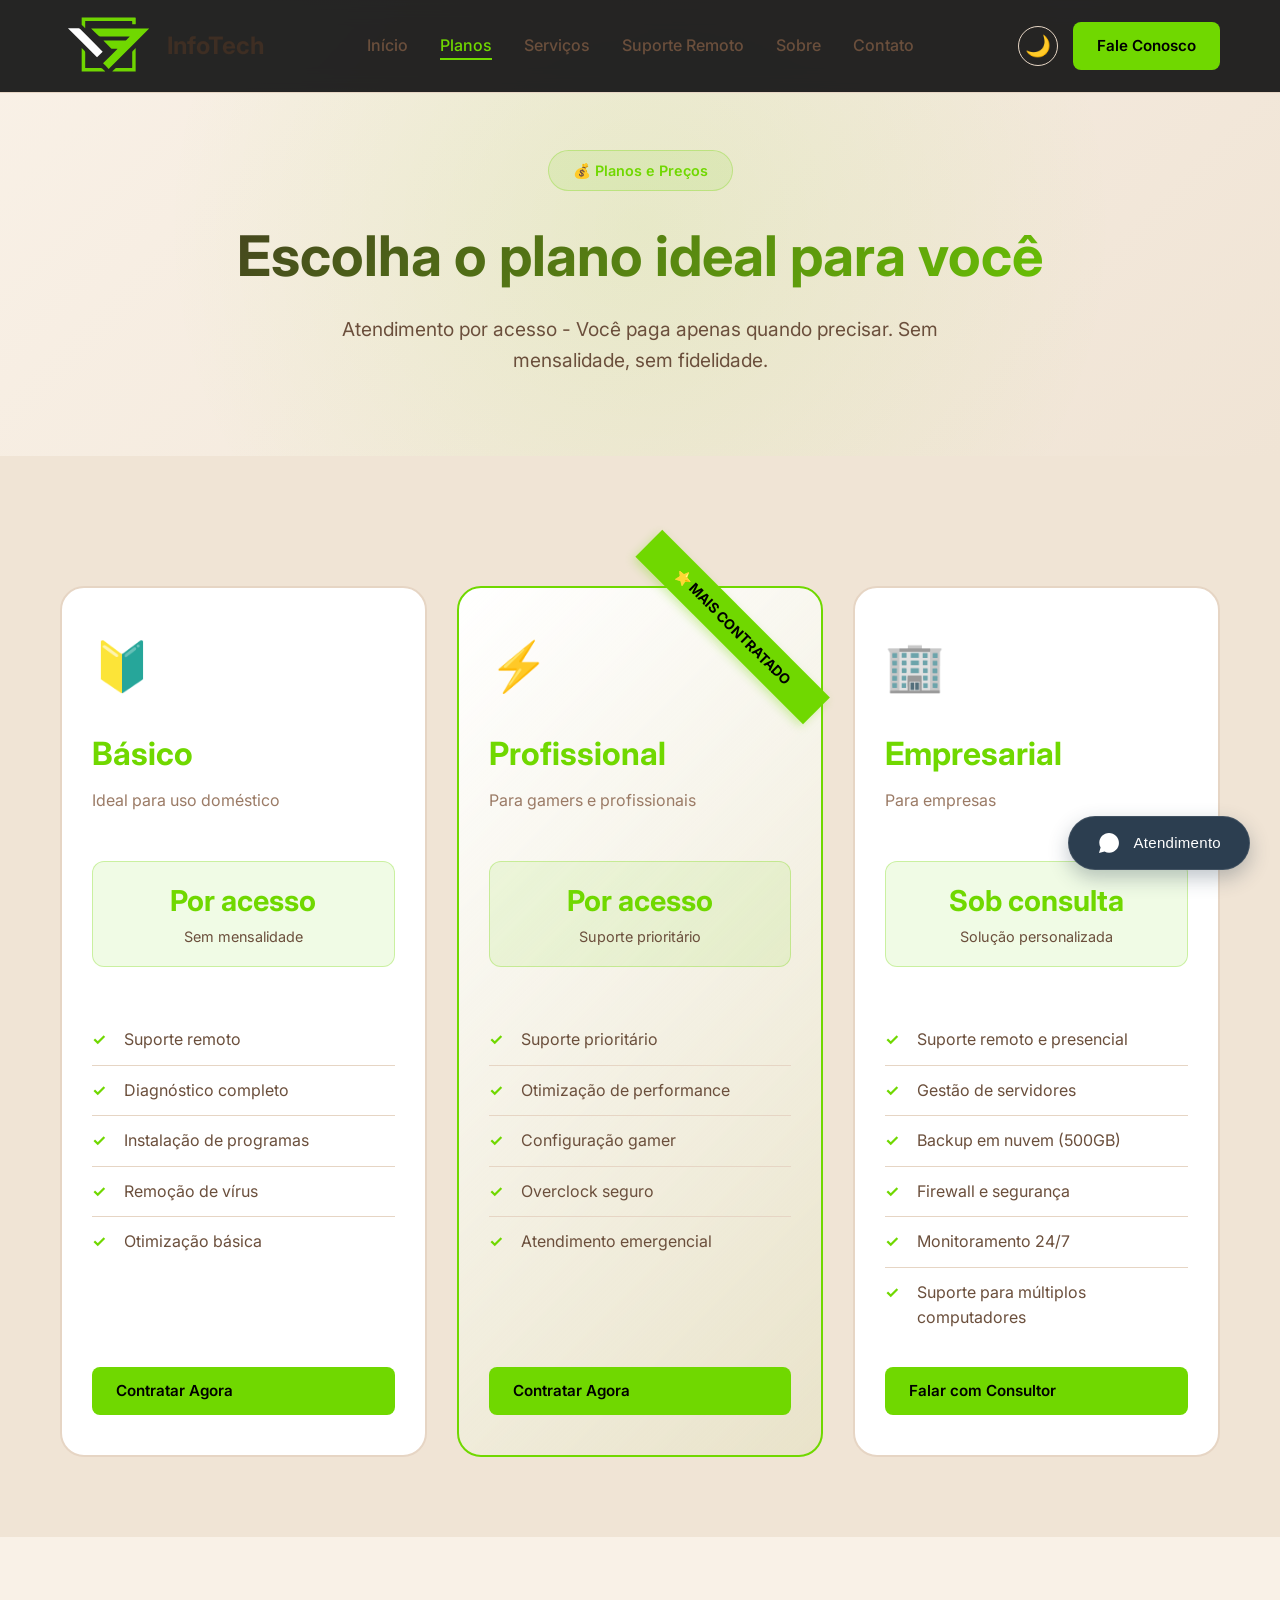
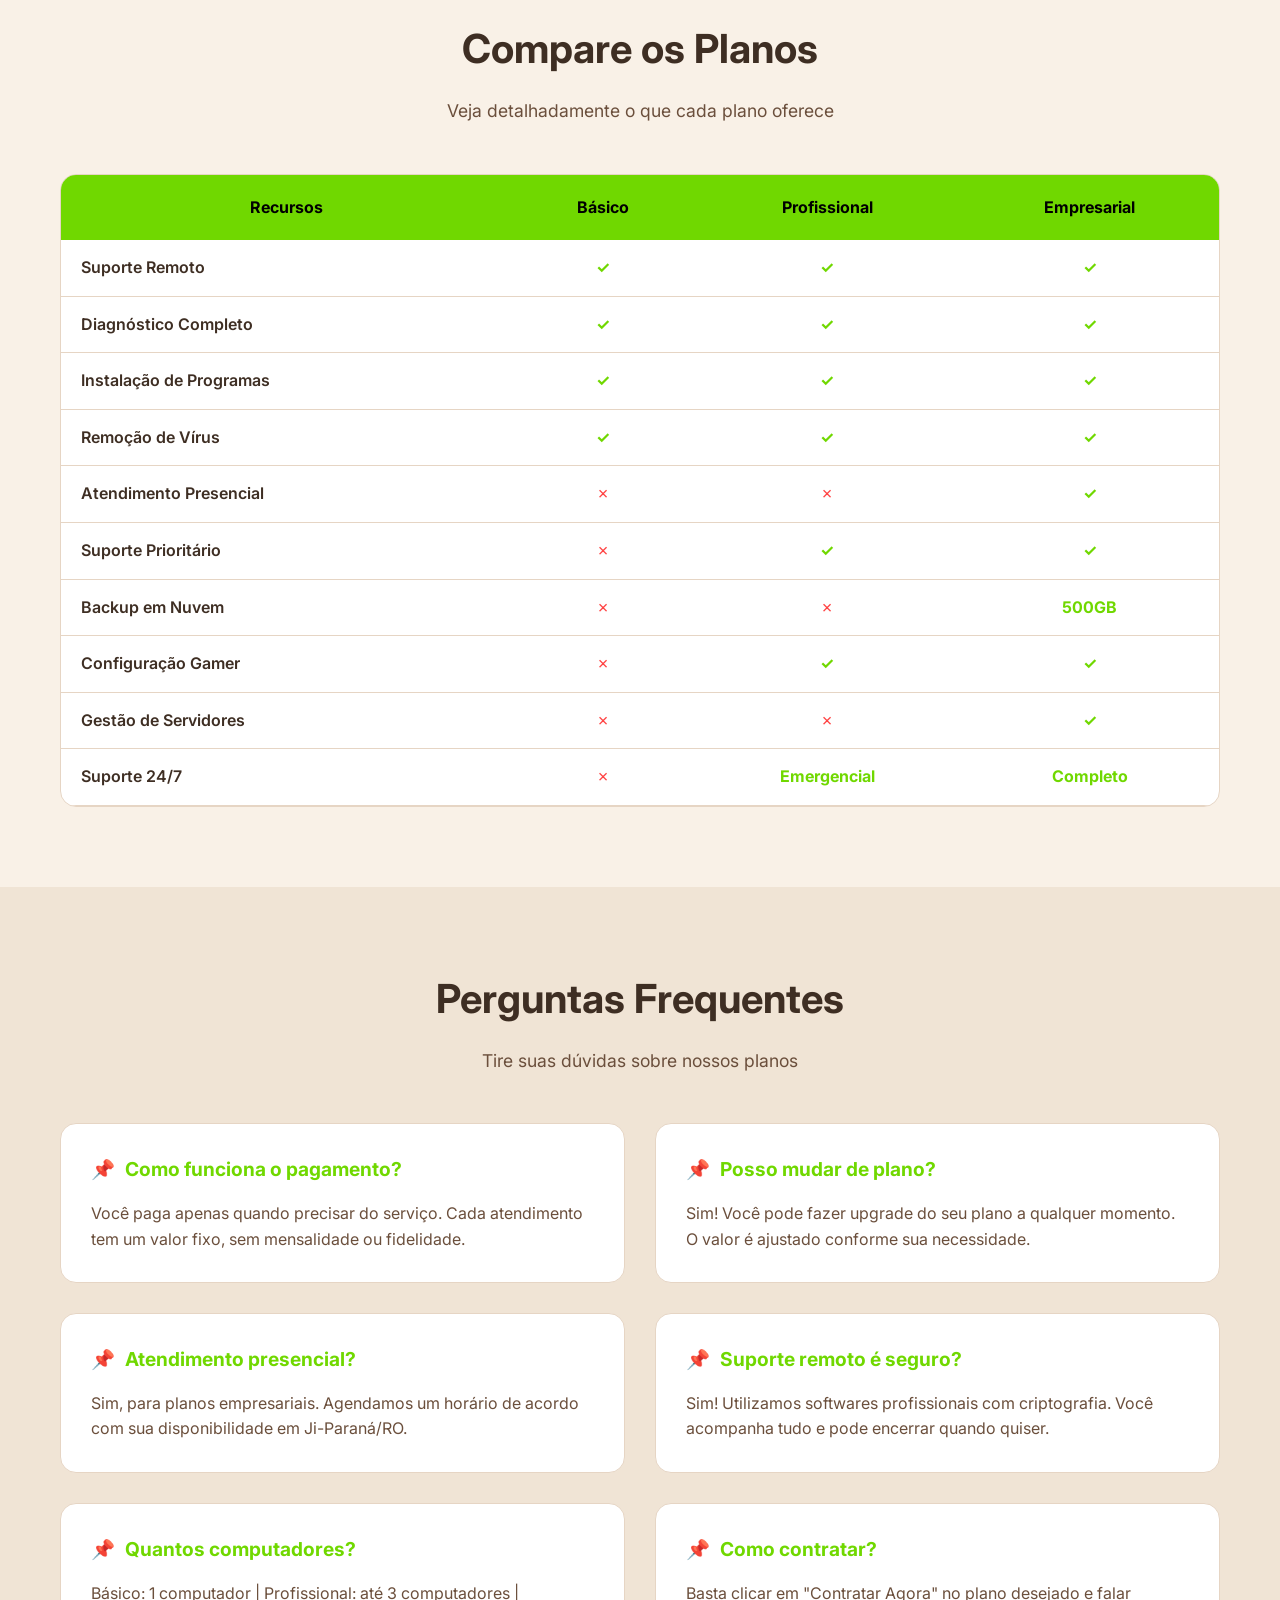
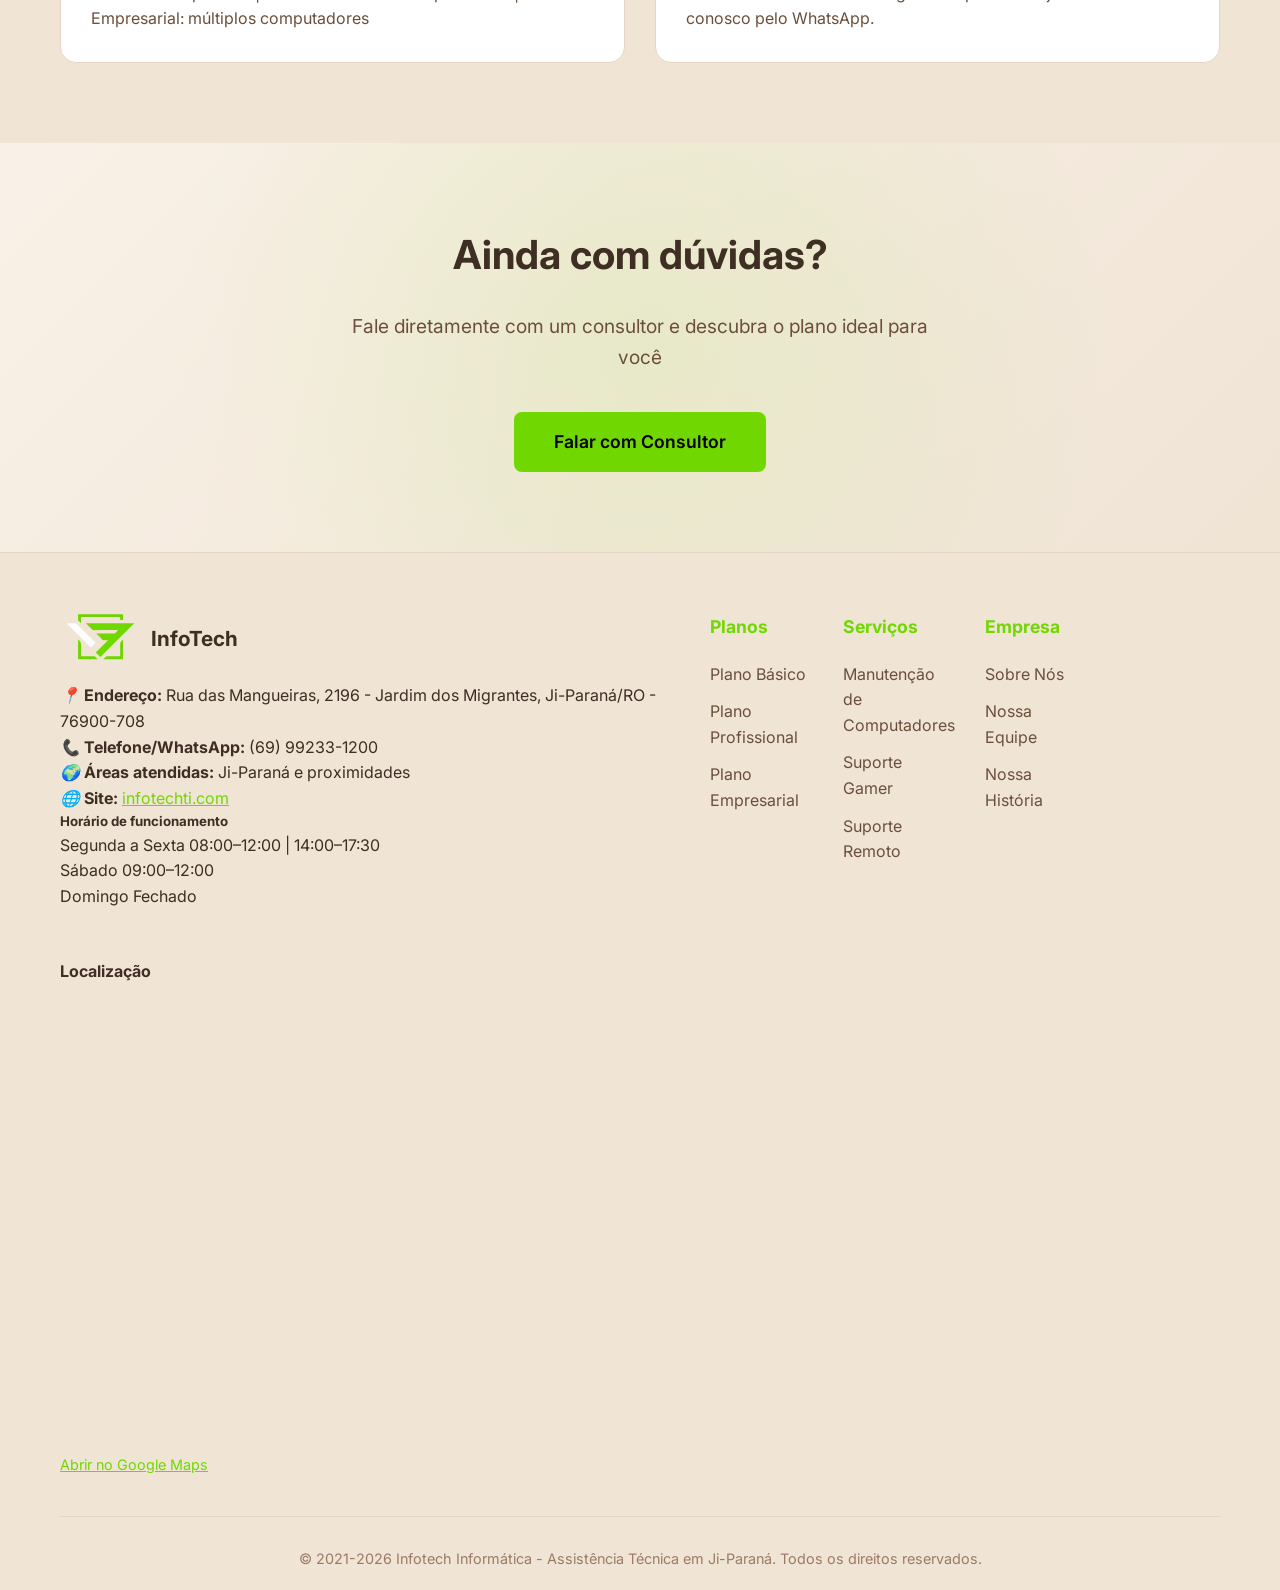
==== planos.html @ 2b543628 "Update planos.html" ====
<!DOCTYPE html>
<html lang="pt-BR">
<head>
    <!-- Google tag (gtag.js) -->
    <script async src="https://www.googletagmanager.com/gtag/js?id=G-PBCYNCZFKP"></script>
    <script>
        window.dataLayer = window.dataLayer || [];
        function gtag(){dataLayer.push(arguments);}
        gtag('js', new Date());
        gtag('config', 'G-PBCYNCZFKP');
    </script>

    <meta charset="UTF-8">
    <meta name="viewport" content="width=device-width, initial-scale=1.0">
    <title>Planos - InfoTech | Suporte Técnico Especializado</title>
    <meta name="description" content="Planos de suporte técnico da InfoTech. Atendimento por acesso sem mensalidade. Escolha o plano ideal: Básico, Profissional ou Empresarial.">
    
    <!-- Favicon -->
    <link rel="icon" type="image/x-icon" href="/favicon.ico">
    <link rel="icon" type="image/png" sizes="16x16" href="/favicon-16x16.png">
    <link rel="icon" type="image/png" sizes="32x32" href="/favicon-32x32.png">
    
    <link href="https://fonts.googleapis.com/css2?family=Inter:wght@300;400;500;600;700;800&display=swap" rel="stylesheet">
    <link rel="stylesheet" href="css/styles.css">
    
    <style>
        /* Estilos específicos para página de planos */
        
        /* Hero Section */
        .hero {
            padding: 150px 0 80px;
            background: var(--gradient-bg);
            text-align: center;
        }

        .hero-badge {
            display: inline-block;
            background: rgba(112,216,0,0.1);
            color: var(--primary-green);
            padding: 0.5rem 1.5rem;
            border-radius: 50px;
            font-weight: 600;
            margin-bottom: 2rem;
            border: 1px solid rgba(112,216,0,0.3);
            animation: fadeInUp 0.8s ease forwards;
            opacity: 0;
        }

        .hero h1 {
            font-size: clamp(2.5rem, 5vw, 3.5rem);
            margin-bottom: 1.5rem;
            background: linear-gradient(135deg, var(--text-primary) 0%, var(--primary-green) 100%);
            -webkit-background-clip: text;
            -webkit-text-fill-color: transparent;
            background-clip: text;
            animation: fadeInUp 0.8s ease 0.2s forwards;
            opacity: 0;
        }

        .hero p {
            color: var(--text-secondary);
            font-size: 1.2rem;
            max-width: 700px;
            margin: 0 auto;
            animation: fadeInUp 0.8s ease 0.4s forwards;
            opacity: 0;
        }

        /* Planos Section */
        .planos-section {
            padding: 80px 0;
            background: var(--darker-bg);
        }

        .planos-grid {
            display: grid;
            grid-template-columns: repeat(3, 1fr);
            gap: 30px;
            margin-top: 50px;
        }

        .plano-card {
            background: var(--card-bg);
            border: 2px solid var(--border-color);
            border-radius: 24px;
            padding: 40px 30px;
            transition: all 0.3s ease;
            position: relative;
            height: 100%;
            display: flex;
            flex-direction: column;
        }

        .plano-card:hover {
            border-color: var(--primary-green);
            transform: translateY(-10px);
            box-shadow: 0 20px 40px rgba(112,216,0,0.15);
        }

        .plano-card.destaque {
            border-color: var(--primary-green);
            transform: scale(1.05);
            z-index: 2;
            background: linear-gradient(135deg, var(--card-bg) 0%, rgba(112,216,0,0.05) 100%);
        }

        .plano-card.destaque:hover {
            transform: scale(1.05) translateY(-10px);
        }

        .plano-tag {
            position: absolute;
            top: 20px;
            right: -30px;
            background: var(--primary-green);
            color: #000;
            padding: 8px 40px;
            font-weight: 700;
            transform: rotate(45deg);
            font-size: 14px;
            box-shadow: 0 4px 10px rgba(112,216,0,0.3);
        }

        .plano-icon {
            font-size: 3rem;
            margin-bottom: 1.5rem;
        }

        .plano-card h3 {
            color: var(--primary-green);
            font-size: 2rem;
            margin-bottom: 0.5rem;
        }

        .plano-subtitulo {
            color: var(--text-muted);
            margin-bottom: 1.5rem;
            font-size: 1rem;
        }

        .plano-preco {
            background: rgba(112,216,0,0.1);
            color: var(--primary-green);
            padding: 1rem;
            border-radius: 12px;
            text-align: center;
            margin: 1.5rem 0;
            border: 1px solid rgba(112,216,0,0.3);
        }

        .plano-preco .valor {
            display: block;
            font-size: 1.8rem;
            font-weight: 700;
        }

        .plano-preco .periodo {
            font-size: 0.9rem;
            color: var(--text-secondary);
        }

        .plano-features {
            list-style: none;
            margin: 1.5rem 0;
            flex: 1;
        }

        .plano-features li {
            color: var(--text-secondary);
            padding: 0.75rem 0;
            padding-left: 2rem;
            position: relative;
            border-bottom: 1px solid var(--border-color);
        }

        .plano-features li:last-child {
            border-bottom: none;
        }

        .plano-features li::before {
            content: "✓";
            color: var(--primary-green);
            position: absolute;
            left: 0;
            font-weight: bold;
        }

        .plano-card .btn {
            width: 100%;
            margin-top: auto;
        }

        /* Tabela Comparativa */
        .comparativo-section {
            padding: 80px 0;
            background: var(--dark-bg);
        }

        .section-title {
            text-align: center;
            margin-bottom: 1rem;
            color: var(--text-primary);
        }

        .section-subtitle {
            text-align: center;
            color: var(--text-secondary);
            margin-bottom: 3rem;
        }

        .tabela-wrapper {
            overflow-x: auto;
            background: var(--card-bg);
            border-radius: 16px;
            border: 1px solid var(--border-color);
            margin-top: 40px;
        }

        table {
            width: 100%;
            border-collapse: collapse;
            min-width: 600px;
        }

        th {
            background: var(--primary-green);
            color: #000;
            padding: 20px;
            font-weight: 700;
        }

        td {
            padding: 15px 20px;
            border-bottom: 1px solid var(--border-color);
            color: var(--text-secondary);
        }

        td:first-child {
            font-weight: 600;
            color: var(--text-primary);
        }

        .yes {
            color: var(--primary-green);
            text-align: center;
            font-weight: bold;
        }

        .no {
            color: #ff4444;
            text-align: center;
        }

        /* FAQ */
        .faq-section {
            padding: 80px 0;
            background: var(--darker-bg);
        }

        .faq-grid {
            display: grid;
            grid-template-columns: repeat(2, 1fr);
            gap: 30px;
            margin-top: 40px;
        }

        .faq-item {
            background: var(--card-bg);
            padding: 30px;
            border-radius: 16px;
            border: 1px solid var(--border-color);
            transition: all 0.3s ease;
        }

        .faq-item:hover {
            border-color: var(--primary-green);
            transform: translateY(-5px);
        }

        .faq-item h4 {
            color: var(--primary-green);
            margin-bottom: 1rem;
            display: flex;
            align-items: center;
            gap: 10px;
            font-size: 1.2rem;
        }

        .faq-item p {
            color: var(--text-secondary);
            line-height: 1.6;
        }

        /* CTA Section */
        .cta-section {
            padding: 80px 0;
            background: var(--gradient-bg);
            position: relative;
            text-align: center;
        }

        .cta-section::before {
            content: '';
            position: absolute;
            top: 0;
            left: 0;
            right: 0;
            bottom: 0;
            background: radial-gradient(circle at 50% 50%, rgba(112, 216, 0, 0.1) 0%, transparent 70%);
        }

        .cta-content {
            position: relative;
            z-index: 2;
            max-width: 700px;
            margin: 0 auto;
        }

        .cta-content h2 {
            font-size: 2.5rem;
            margin-bottom: 1.5rem;
            color: var(--text-primary);
        }

        .cta-content p {
            color: var(--text-secondary);
            margin-bottom: 2.5rem;
            font-size: 1.2rem;
        }

        .btn-large {
            padding: 16px 40px;
            font-size: 1.1rem;
        }

        /* Responsividade */
        @media (max-width: 968px) {
            .planos-grid {
                grid-template-columns: repeat(2, 1fr);
            }
            
            .faq-grid {
                grid-template-columns: 1fr;
            }
        }

        @media (max-width: 768px) {
            .hero {
                padding: 120px 0 60px;
            }

            .hero h1 {
                font-size: 2.5rem;
            }

            .planos-grid {
                grid-template-columns: 1fr;
            }
            
            .plano-card.destaque {
                transform: scale(1);
            }
            
            .plano-card.destaque:hover {
                transform: translateY(-10px);
            }
            
            .cta-content h2 {
                font-size: 2rem;
            }
        }

        @media (max-width: 480px) {
            .hero h1 {
                font-size: 2rem;
            }
            
            .hero p {
                font-size: 1rem;
            }
            
            .plano-card {
                padding: 30px 20px;
            }
            
            .plano-card h3 {
                font-size: 1.8rem;
            }
        }

        /* Animações */
        @keyframes fadeInUp {
            from {
                opacity: 0;
                transform: translateY(30px);
            }
            to {
                opacity: 1;
                transform: translateY(0);
            }
        }

        .plano-card {
            animation: fadeInUp 0.6s ease forwards;
            opacity: 0;
        }

        .plano-card:nth-child(1) { animation-delay: 0.1s; }
        .plano-card:nth-child(2) { animation-delay: 0.2s; }
        .plano-card:nth-child(3) { animation-delay: 0.3s; }
    </style>
</head>
<body>
    <!-- Header -->
    <header class="header">
        <nav class="navbar">
            <div class="container">
                <div class="logo">
                    <a href="index.html">
                        <svg xmlns="http://www.w3.org/2000/svg" viewBox="0 0 495 307">
                            <path fill="#70D800" d="M222.745285,239.754761 C246.537872,216.038010 270.079498,192.571945 293.621124,169.105896 C293.421875,168.717636 293.222626,168.329376 293.023376,167.941116 C284.604736,167.941116 276.183289,168.057663 267.769531,167.854858 C265.795441,167.807281 263.285004,167.251068 261.974579,165.960739 C249.271790,153.452545 236.770050,140.740097 224.224396,128.072617 C223.805557,127.649712 223.529282,127.085609 222.575073,125.698280 C225.200150,125.698280 226.938568,125.698280 228.677002,125.698280 C263.002350,125.698357 297.328217,125.776215 331.652100,125.552551 C334.432434,125.534431 337.732452,124.063713 339.869354,122.207161 C345.571930,117.252769 350.771851,111.719826 356.171539,106.416824 C355.959534,105.989998 355.747528,105.563179 355.535522,105.136353 C353.787567,105.136353 352.039581,105.136353 350.291595,105.136353 C302.302765,105.136360 254.313843,105.101982 206.325241,105.205635 C202.724503,105.213409 200.096313,104.278511 197.523666,101.681541 C185.107071,89.147591 172.499832,76.802490 159.012894,63.452721 C259.357056,63.452721 358.293274,63.452721 456.393646,63.452721 C387.390411,132.292953 317.910614,201.608643 248.779785,270.576172 C240.184494,262.019440 230.456482,252.335052 220.455856,242.379318 C220.817825,241.957809 221.656067,240.981628 222.745285,239.754761 Z"/>
                            <path fill="#FDFDFD" d="M130.154877,93.845566 C159.887604,123.726234 189.369247,153.357986 218.434036,182.570740 C208.674072,192.375626 198.863022,202.231827 189.483292,211.654724 C140.371140,162.594177 90.702187,112.977386 40.639870,62.967648 C43.530575,62.967648 46.271526,62.967667 49.012474,62.967644 C64.507103,62.967514 80.003265,62.862083 95.494614,63.087418 C97.671600,63.119083 100.334152,64.241531 101.905914,65.757172 C111.378670,74.891678 120.598999,84.287964 130.154877,93.845566 Z"/>
                            <path fill="#6FD401" d="M128.945892,58.444138 C128.946121,59.977589 128.946121,61.082783 128.946121,63.141567 C122.710358,57.057999 117.160370,51.687561 111.692055,46.235203 C111.187492,45.732128 111.009048,44.707996 111.006310,43.924664 C110.964531,31.952517 110.977226,19.980181 110.977226,7.517497 C113.155807,7.419791 114.932854,7.270594 116.709915,7.270365 C205.036148,7.258996 293.362427,7.299698 381.688416,7.154734 C386.563965,7.146732 387.960419,8.542521 387.744537,13.316285 C387.368500,21.631964 387.526855,29.979160 387.695557,38.308399 C387.760590,41.518925 386.778961,42.833031 383.437988,42.656193 C379.130524,42.428192 374.801880,42.600662 369.529968,42.600662 C369.529968,38.201607 369.346680,34.114761 369.585327,30.052706 C369.793457,26.509773 368.830505,25.052996 364.915039,25.058144 C287.588043,25.159840 210.260910,25.133030 132.933792,25.144915 C131.800659,25.145090 130.667557,25.304541 128.945648,25.433884 C128.945648,36.462723 128.945648,47.239300 128.945892,58.444138 Z"/>
                            <path fill="#6FD401" d="M381.840363,284.091797 C343.763153,284.091766 306.164185,284.091766 268.565186,284.091766 C268.341461,283.733246 268.117706,283.374756 267.893951,283.016235 C273.370117,277.604309 278.732269,272.067047 284.422394,266.890259 C285.510010,265.900757 287.890289,266.140625 289.674774,266.137451 C313.997772,266.094482 338.320862,266.108521 362.643951,266.108551 C364.617828,266.108551 366.591705,266.108582 369.139618,266.108582 C369.285767,263.827606 369.512573,261.919586 369.514465,260.011353 C369.538452,235.521713 369.598755,211.031601 369.458771,186.542725 C369.436951,182.732498 370.530487,179.952499 373.325317,177.360962 C377.823456,173.190018 381.978821,168.649399 387.143768,163.383209 C387.143768,204.225449 387.143768,243.813232 387.143768,283.841370 C385.526123,283.925354 383.922363,284.008606 381.840363,284.091797 Z"/>
                            <path fill="#70D601" d="M110.963837,179.010071 C110.963821,174.022583 110.963821,169.532761 110.963821,163.385651 C115.888924,168.283279 119.690781,172.538086 123.994522,176.203598 C127.905197,179.534332 129.113144,183.278595 129.056808,188.364395 C128.792969,212.186005 128.939636,236.012146 128.939651,259.836670 C128.939667,261.650757 128.939651,263.464844 128.939651,266.114624 C131.194458,266.114624 133.108521,266.114624 135.022583,266.114624 C159.680130,266.114685 184.338043,266.177765 208.994843,266.042603 C212.447266,266.023682 214.905930,267.011505 217.290237,269.495850 C221.649994,274.038574 226.364777,278.240601 230.931503,282.584686 C230.710999,282.944305 230.490494,283.303894 230.269974,283.663513 C190.783432,283.663513 151.296875,283.663513 110.963860,283.663513 C110.963860,248.981216 110.963860,214.244476 110.963837,179.010071 Z"/>
                        </svg>
                        <span>InfoTech</span>
                    </a>
                </div>

                <ul class="nav-menu">
                    <li><a href="index.html" class="nav-link">Início</a></li>
                    <li><a href="planos.html" class="nav-link active">Planos</a></li>
                    <li><a href="servicos.html" class="nav-link">Serviços</a></li>
                    <li><a href="suporte.html" class="nav-link">Suporte Remoto</a></li>
                    <li><a href="sobre.html" class="nav-link">Sobre</a></li>
                    <li><a href="#contato" class="nav-link">Contato</a></li>
                </ul>

                <div style="display: flex; align-items: center; gap: 15px;">
                    <!-- Botão de alternância de tema -->
                    <button class="theme-toggle" aria-label="Alternar modo claro/escuro">
                        <span class="icon">🌙</span>
                    </button>
                    <!-- Botão Fale Conosco -->
                    <a href="https://wa.me/5569992331200?text=Olá,%20gostaria%20de%20falar%20com%20a%20Infotech" target="_blank" class="btn btn-primary">Fale Conosco</a>
                </div>

                <div class="hamburger">
                    <span></span>
                    <span></span>
                    <span></span>
                </div>
            </div>
        </nav>
    </header>

    <!-- Hero Section -->
    <section class="hero">
        <div class="container">
            <div class="hero-badge">💰 Planos e Preços</div>
            <h1>Escolha o plano ideal para você</h1>
            <p>Atendimento por acesso - Você paga apenas quando precisar. Sem mensalidade, sem fidelidade.</p>
        </div>
    </section>

    <!-- Planos Section -->
    <section class="planos-section">
        <div class="container">
            <div class="planos-grid">
                <!-- Plano Básico -->
                <div class="plano-card" id="basico">
                    <div class="plano-icon">🔰</div>
                    <h3>Básico</h3>
                    <div class="plano-subtitulo">Ideal para uso doméstico</div>
                    
                    <div class="plano-preco">
                        <span class="valor">Por acesso</span>
                        <span class="periodo">Sem mensalidade</span>
                    </div>
                    
                    <ul class="plano-features">
                        <li>Suporte remoto</li>
                        <li>Diagnóstico completo</li>
                        <li>Instalação de programas</li>
                        <li>Remoção de vírus</li>
                        <li>Otimização básica</li>
                    </ul>
                    
                    <a href="https://wa.me/5569992331200?text=Olá,%20quero%20contratar%20o%20Plano%20Básico%20da%20InfoTech" target="_blank" class="btn btn-primary">Contratar Agora</a>
                </div>

                <!-- Plano Profissional (Destaque) -->
                <div class="plano-card destaque" id="profissional">
                    <div class="plano-tag">⭐ MAIS CONTRATADO</div>
                    <div class="plano-icon">⚡</div>
                    <h3>Profissional</h3>
                    <div class="plano-subtitulo">Para gamers e profissionais</div>
                    
                    <div class="plano-preco">
                        <span class="valor">Por acesso</span>
                        <span class="periodo">Suporte prioritário</span>
                    </div>
                    
                    <ul class="plano-features">
                        <li>Suporte prioritário</li>
                        <li>Otimização de performance</li>
                        <li>Configuração gamer</li>
                        <li>Overclock seguro</li>
                        <li>Atendimento emergencial</li>
                    </ul>
                    
                    <a href="https://wa.me/5569992331200?text=Olá,%20quero%20contratar%20o%20Plano%20Profissional%20da%20InfoTech" target="_blank" class="btn btn-primary">Contratar Agora</a>
                </div>

                <!-- Plano Empresarial -->
                <div class="plano-card" id="empresarial">
                    <div class="plano-icon">🏢</div>
                    <h3>Empresarial</h3>
                    <div class="plano-subtitulo">Para empresas</div>
                    
                    <div class="plano-preco">
                        <span class="valor">Sob consulta</span>
                        <span class="periodo">Solução personalizada</span>
                    </div>
                    
                    <ul class="plano-features">
                        <li>Suporte remoto e presencial</li>
                        <li>Gestão de servidores</li>
                        <li>Backup em nuvem (500GB)</li>
                        <li>Firewall e segurança</li>
                        <li>Monitoramento 24/7</li>
                        <li>Suporte para múltiplos computadores</li>
                    </ul>
                    
                    <a href="https://wa.me/5569992331200?text=Olá,%20gostaria%20de%20saber%20mais%20sobre%20o%20Plano%20Empresarial%20da%20InfoTech" target="_blank" class="btn btn-primary">Falar com Consultor</a>
                </div>
            </div>
        </div>
    </section>

    <!-- Tabela Comparativa -->
    <section class="comparativo-section">
        <div class="container">
            <h2 class="section-title">Compare os Planos</h2>
            <p class="section-subtitle">Veja detalhadamente o que cada plano oferece</p>
            
            <div class="tabela-wrapper">
                <table>
                    <thead>
                        <tr>
                            <th>Recursos</th>
                            <th>Básico</th>
                            <th>Profissional</th>
                            <th>Empresarial</th>
                        </tr>
                    </thead>
                    <tbody>
                        <tr><td>Suporte Remoto</td><td class="yes">✓</td><td class="yes">✓</td><td class="yes">✓</td></tr>
                        <tr><td>Diagnóstico Completo</td><td class="yes">✓</td><td class="yes">✓</td><td class="yes">✓</td></tr>
                        <tr><td>Instalação de Programas</td><td class="yes">✓</td><td class="yes">✓</td><td class="yes">✓</td></tr>
                        <tr><td>Remoção de Vírus</td><td class="yes">✓</td><td class="yes">✓</td><td class="yes">✓</td></tr>
                        <tr><td>Atendimento Presencial</td><td class="no">✗</td><td class="no">✗</td><td class="yes">✓</td></tr>
                        <tr><td>Suporte Prioritário</td><td class="no">✗</td><td class="yes">✓</td><td class="yes">✓</td></tr>
                        <tr><td>Backup em Nuvem</td><td class="no">✗</td><td class="no">✗</td><td class="yes">500GB</td></tr>
                        <tr><td>Configuração Gamer</td><td class="no">✗</td><td class="yes">✓</td><td class="yes">✓</td></tr>
                        <tr><td>Gestão de Servidores</td><td class="no">✗</td><td class="no">✗</td><td class="yes">✓</td></tr>
                        <tr><td>Suporte 24/7</td><td class="no">✗</td><td class="yes">Emergencial</td><td class="yes">Completo</td></tr>
                    </tbody>
                </table>
            </div>
        </div>
    </section>

    <!-- FAQ -->
    <section class="faq-section">
        <div class="container">
            <h2 class="section-title">Perguntas Frequentes</h2>
            <p class="section-subtitle">Tire suas dúvidas sobre nossos planos</p>
            
            <div class="faq-grid">
                <div class="faq-item">
                    <h4><span>📌</span> Como funciona o pagamento?</h4>
                    <p>Você paga apenas quando precisar do serviço. Cada atendimento tem um valor fixo, sem mensalidade ou fidelidade.</p>
                </div>
                
                <div class="faq-item">
                    <h4><span>📌</span> Posso mudar de plano?</h4>
                    <p>Sim! Você pode fazer upgrade do seu plano a qualquer momento. O valor é ajustado conforme sua necessidade.</p>
                </div>
                
                <div class="faq-item">
                    <h4><span>📌</span> Atendimento presencial?</h4>
                    <p>Sim, para planos empresariais. Agendamos um horário de acordo com sua disponibilidade em Ji-Paraná/RO.</p>
                </div>
                
                <div class="faq-item">
                    <h4><span>📌</span> Suporte remoto é seguro?</h4>
                    <p>Sim! Utilizamos softwares profissionais com criptografia. Você acompanha tudo e pode encerrar quando quiser.</p>
                </div>
                
                <div class="faq-item">
                    <h4><span>📌</span> Quantos computadores?</h4>
                    <p>Básico: 1 computador | Profissional: até 3 computadores | Empresarial: múltiplos computadores</p>
                </div>
                
                <div class="faq-item">
                    <h4><span>📌</span> Como contratar?</h4>
                    <p>Basta clicar em "Contratar Agora" no plano desejado e falar conosco pelo WhatsApp.</p>
                </div>
            </div>
        </div>
    </section>

    <!-- CTA Section -->
    <section id="contato" class="cta-section">
        <div class="container">
            <div class="cta-content">
                <h2>Ainda com dúvidas?</h2>
                <p>Fale diretamente com um consultor e descubra o plano ideal para você</p>
                <a href="https://wa.me/5569992331200?text=Olá,%20gostaria%20de%20ajuda%20para%20escolher%20o%20melhor%20plano" 
                   target="_blank" 
                   class="btn btn-primary btn-large">
                    Falar com Consultor
                </a>
            </div>
        </div>
    </section>

   <!-- Footer Melhorado - Padrão InfoTech -->
<footer class="footer">
    <div class="container">
        <div class="footer-content">
            <!-- Coluna 1: Informações da Empresa -->
            <div class="footer-info">
                <div class="logo" style="margin-bottom: 20px;">
                    <a href="index.html" style="display: flex; align-items: center; gap: 10px; text-decoration: none;">
                        <svg xmlns="http://www.w3.org/2000/svg" viewBox="0 0 495 307" style="height: 50px; width: auto;">
                            <path fill="#70D800" d="M222.745285,239.754761 C246.537872,216.038010 270.079498,192.571945 293.621124,169.105896 C293.421875,168.717636 293.222626,168.329376 293.023376,167.941116 C284.604736,167.941116 276.183289,168.057663 267.769531,167.854858 C265.795441,167.807281 263.285004,167.251068 261.974579,165.960739 C249.271790,153.452545 236.770050,140.740097 224.224396,128.072617 C223.805557,127.649712 223.529282,127.085609 222.575073,125.698280 C225.200150,125.698280 226.938568,125.698280 228.677002,125.698280 C263.002350,125.698357 297.328217,125.776215 331.652100,125.552551 C334.432434,125.534431 337.732452,124.063713 339.869354,122.207161 C345.571930,117.252769 350.771851,111.719826 356.171539,106.416824 C355.959534,105.989998 355.747528,105.563179 355.535522,105.136353 C353.787567,105.136353 352.039581,105.136353 350.291595,105.136353 C302.302765,105.136360 254.313843,105.101982 206.325241,105.205635 C202.724503,105.213409 200.096313,104.278511 197.523666,101.681541 C185.107071,89.147591 172.499832,76.802490 159.012894,63.452721 C259.357056,63.452721 358.293274,63.452721 456.393646,63.452721 C387.390411,132.292953 317.910614,201.608643 248.779785,270.576172 C240.184494,262.019440 230.456482,252.335052 220.455856,242.379318 C220.817825,241.957809 221.656067,240.981628 222.745285,239.754761 Z"/>
                            <path fill="#FDFDFD" d="M130.154877,93.845566 C159.887604,123.726234 189.369247,153.357986 218.434036,182.570740 C208.674072,192.375626 198.863022,202.231827 189.483292,211.654724 C140.371140,162.594177 90.702187,112.977386 40.639870,62.967648 C43.530575,62.967648 46.271526,62.967667 49.012474,62.967644 C64.507103,62.967514 80.003265,62.862083 95.494614,63.087418 C97.671600,63.119083 100.334152,64.241531 101.905914,65.757172 C111.378670,74.891678 120.598999,84.287964 130.154877,93.845566 Z"/>
                            <path fill="#6FD401" d="M128.945892,58.444138 C128.946121,59.977589 128.946121,61.082783 128.946121,63.141567 C122.710358,57.057999 117.160370,51.687561 111.692055,46.235203 C111.187492,45.732128 111.009048,44.707996 111.006310,43.924664 C110.964531,31.952517 110.977226,19.980181 110.977226,7.517497 C113.155807,7.419791 114.932854,7.270594 116.709915,7.270365 C205.036148,7.258996 293.362427,7.299698 381.688416,7.154734 C386.563965,7.146732 387.960419,8.542521 387.744537,13.316285 C387.368500,21.631964 387.526855,29.979160 387.695557,38.308399 C387.760590,41.518925 386.778961,42.833031 383.437988,42.656193 C379.130524,42.428192 374.801880,42.600662 369.529968,42.600662 C369.529968,38.201607 369.346680,34.114761 369.585327,30.052706 C369.793457,26.509773 368.830505,25.052996 364.915039,25.058144 C287.588043,25.159840 210.260910,25.133030 132.933792,25.144915 C131.800659,25.145090 130.667557,25.304541 128.945648,25.433884 C128.945648,36.462723 128.945648,47.239300 128.945892,58.444138 Z"/>
                            <path fill="#6FD401" d="M381.840363,284.091797 C343.763153,284.091766 306.164185,284.091766 268.565186,284.091766 C268.341461,283.733246 268.117706,283.374756 267.893951,283.016235 C273.370117,277.604309 278.732269,272.067047 284.422394,266.890259 C285.510010,265.900757 287.890289,266.140625 289.674774,266.137451 C313.997772,266.094482 338.320862,266.108521 362.643951,266.108551 C364.617828,266.108551 366.591705,266.108582 369.139618,266.108582 C369.285767,263.827606 369.512573,261.919586 369.514465,260.011353 C369.538452,235.521713 369.598755,211.031601 369.458771,186.542725 C369.436951,182.732498 370.530487,179.952499 373.325317,177.360962 C377.823456,173.190018 381.978821,168.649399 387.143768,163.383209 C387.143768,204.225449 387.143768,243.813232 387.143768,283.841370 C385.526123,283.925354 383.922363,284.008606 381.840363,284.091797 Z"/>
                            <path fill="#70D601" d="M110.963837,179.010071 C110.963821,174.022583 110.963821,169.532761 110.963821,163.385651 C115.888924,168.283279 119.690781,172.538086 123.994522,176.203598 C127.905197,179.534332 129.113144,183.278595 129.056808,188.364395 C128.792969,212.186005 128.939636,236.012146 128.939651,259.836670 C128.939667,261.650757 128.939651,263.464844 128.939651,266.114624 C131.194458,266.114624 133.108521,266.114624 135.022583,266.114624 C159.680130,266.114685 184.338043,266.177765 208.994843,266.042603 C212.447266,266.023682 214.905930,267.011505 217.290237,269.495850 C221.649994,274.038574 226.364777,278.240601 230.931503,282.584686 C230.710999,282.944305 230.490494,283.303894 230.269974,283.663513 C190.783432,283.663513 151.296875,283.663513 110.963860,283.663513 C110.963860,248.981216 110.963860,214.244476 110.963837,179.010071 Z"/>
                        </svg>
                        <span style="color: var(--text-primary); font-size: 1.3rem; font-weight: 700;">InfoTech</span>
                    </a>
                </div>
                
                <p><i>📍</i> <strong>Endereço:</strong> Rua das Mangueiras, 2196 - Jardim dos Migrantes, Ji-Paraná/RO - 76900-708</p>
                <p><i>📞</i> <strong>Telefone/WhatsApp:</strong> (69) 99233-1200</p>
                <p><i>🌍</i> <strong>Áreas atendidas:</strong> Ji-Paraná e proximidades</p>
                <p><i>🌐</i> <strong>Site:</strong> <a href="https://infotechti.com" target="_blank" style="color: var(--primary-green);">infotechti.com</a></p>
                
                <div class="business-hours">
                    <h5>Horário de funcionamento</h5>
                    <div class="hours-item">
                        <span>Segunda a Sexta</span>
                        <span>08:00–12:00 | 14:00–17:30</span>
                    </div>
                    <div class="hours-item">
                        <span>Sábado</span>
                        <span>09:00–12:00</span>
                    </div>
                    <div class="hours-item">
                        <span>Domingo</span>
                        <span>Fechado</span>
                    </div>
                </div>
            </div>

            <!-- Coluna 2: Links Rápidos -->
            <div class="footer-links">
                <div class="footer-column">
                    <h4>Planos</h4>
                    <ul>
                        <li><a href="planos.html#basico">Plano Básico</a></li>
                        <li><a href="planos.html#profissional">Plano Profissional</a></li>
                        <li><a href="planos.html#empresarial">Plano Empresarial</a></li>
                    </ul>
                </div>
                <div class="footer-column">
                    <h4>Serviços</h4>
                    <ul>
                        <li><a href="servicos.html">Manutenção de Computadores</a></li>
                        <li><a href="servicos.html">Suporte Gamer</a></li>
                        <li><a href="servicos.html">Suporte Remoto</a></li>
                    </ul>
                </div>
                <div class="footer-column">
                    <h4>Empresa</h4>
                    <ul>
                        <li><a href="sobre.html">Sobre Nós</a></li>
                        <li><a href="sobre.html#equipe">Nossa Equipe</a></li>
                        <li><a href="sobre.html#historia">Nossa História</a></li>
                    </ul>
                </div>
            </div>

            <!-- Coluna 3: Localização e Mapa -->
            <div class="footer-info">
                <h4>Localização</h4>
                <div class="map-container">
                    <iframe 
                        src="https://www.google.com/maps/embed?pb=!1m14!1m8!1m3!1d3284.196410093257!2d-61.96687635978728!3d-10.876726595283571!3m2!1i1024!2i768!4f13.1!3m3!1m2!1s0x93c99b94067f77a9%3A0x40ff18c77f8d7c9a!2sInfotech%20Inform%C3%A1tica!5e0!3m2!1spt-BR!2sbr!4v1772728341971!5m2!1spt-BR!2sbr" 
                        width="600" 
                        height="450" 
                        style="border:0;" 
                        allowfullscreen="" 
                        loading="lazy" 
                        referrerpolicy="no-referrer-when-downgrade"
                        title="Mapa da Infotech Informática">
                    </iframe>
                </div>
                <p style="margin-top: 10px; font-size: 0.9rem;">
                    <a href="https://maps.app.goo.gl/YR4enmhAQEX1EMp2A" target="_blank" style="color: var(--primary-green);">Abrir no Google Maps</a>
                </p>
            </div>
        </div>
        
        <div class="footer-bottom">
            <p>&copy; 2021-2026 Infotech Informática - Assistência Técnica em Ji-Paraná. Todos os direitos reservados.</p>
        </div>
    </div>
</footer>

    <!-- Scripts -->
    <script src="js/widget-atendimento.js"></script>
    <script src="js/main.js"></script>

    <!-- Script do modo claro/escuro (CORRIGIDO) -->
    <script>
        (function() {
            // Função para definir o tema
            function setTheme(theme) {
                if (theme === 'light') {
                    document.body.classList.add('light-mode');
                    // No modo claro: ícone = ☀️ (sol)
                    document.querySelectorAll('.theme-toggle .icon').forEach(icon => {
                        icon.textContent = '🌙';
                    });
                } else {
                    document.body.classList.remove('light-mode');
                    // No modo escuro: ícone = 🌙 (lua)
                    document.querySelectorAll('.theme-toggle .icon').forEach(icon => {
                        icon.textContent = '☀️';
                    });
                }
                localStorage.setItem('theme', theme);
            }

            // Inicializar quando o DOM carregar
            document.addEventListener('DOMContentLoaded', function() {
                const themeToggles = document.querySelectorAll('.theme-toggle');
                
                if (themeToggles.length === 0) return;

                // Verificar preferência salva ou do sistema
                const savedTheme = localStorage.getItem('theme');
                const prefersDark = window.matchMedia('(prefers-color-scheme: dark)').matches;

                // Aplicar tema inicial
                if (savedTheme) {
                    setTheme(savedTheme);
                } else {
                    setTheme(prefersDark ? 'dark' : 'light');
                }

                // Adicionar evento a todos os botões de tema
                themeToggles.forEach(toggle => {
                    toggle.addEventListener('click', function(e) {
                        e.preventDefault();
                        const isLight = document.body.classList.contains('light-mode');
                        setTheme(isLight ? 'dark' : 'light');
                    });
                });
            });
        })();
    </script>
</body>
</html>
---- css/styles.css ----
/* ===== RESET E ESTILOS BASE ===== */
* {
    margin: 0;
    padding: 0;
    box-sizing: border-box;
}

/* ===== TEMA ESCURO (PADRÃO) ===== */
:root {
    --primary-green: #70D800;
    --dark-bg: #1a1a1a;
    --darker-bg: #0f0f0f;
    --card-bg: #2a2a2a;
    --text-primary: #ffffff;
    --text-secondary: #cccccc;
    --text-muted: #999999;
    --border-color: #333333;
    --hover-bg: #333333;
    --gradient-bg: linear-gradient(135deg, #1a1a1a 0%, #2a2a2a 100%);
    --header-bg: rgba(26, 26, 26, 0.95);
    --footer-bg: #0f0f0f;
    --menu-bg: #0f0f0f;
    --menu-border: #2c2c2c;
}

/* ===== TEMA CLARO ===== */
.light-mode {
    --dark-bg: #f9f1e7;
    --darker-bg: #f0e4d5;
    --card-bg: #ffffff;
    --text-primary: #3e2e23;
    --text-secondary: #6b4f3c;
    --text-muted: #9b7b66;
    --border-color: #e6d5c4;
    --hover-bg: #f0e4d5;
    --gradient-bg: linear-gradient(135deg, #f9f1e7 0%, #f0e4d5 100%);
    --header-bg: rgba(249, 241, 231, 0.95);
    --footer-bg: #f0e4d5;
    --menu-bg: #ffffff;
    --menu-border: #e6d5c4;
}

/* ===== ESTILOS GLOBAIS ===== */
body {
    font-family: 'Inter', -apple-system, BlinkMacSystemFont, 'Segoe UI', Roboto, sans-serif;
    background-color: var(--dark-bg);
    color: var(--text-primary);
    line-height: 1.6;
    overflow-x: hidden;
    transition: background-color 0.3s, color 0.3s;
}

.container {
    max-width: 1200px;
    margin: 0 auto;
    padding: 0 20px;
}

section {
    padding: 80px 0;
}

section h2 {
    font-size: 2.5rem;
    font-weight: 700;
    text-align: center;
    margin-bottom: 1rem;
    color: var(--text-primary);
}

.section-subtitle {
    text-align: center;
    font-size: 1.1rem;
    color: var(--text-secondary);
    margin-bottom: 3rem;
    max-width: 600px;
    margin-left: auto;
    margin-right: auto;
}

/* ===== HEADER E NAVEGAÇÃO ===== */
.header {
    position: fixed;
    top: 0;
    left: 0;
    right: 0;
    background: var(--header-bg);
    backdrop-filter: blur(10px);
    z-index: 1000;
    border-bottom: 1px solid var(--border-color);
    transition: background-color 0.3s, border-color 0.3s;
}

.navbar {
    padding: 1rem 0;
}

.navbar .container {
    display: flex;
    align-items: center;
    justify-content: space-between;
}

/* LOGO PADRÃO (HEADER) */
.logo a,
.nav-brand a {
    display: flex;
    align-items: center;
    gap: 10px;
    text-decoration: none;
}

.logo svg {
    height: 60px;
    width: auto;
    display: block;
}

.logo .logo-text,
.logo span {
    color: var(--text-primary);
    font-size: 1.5rem;
    font-weight: 700;
    transition: color 0.3s;
}

/* Menu de navegação */
.nav-menu {
    display: flex;
    list-style: none;
    gap: 2rem;
    align-items: center;
}

.nav-link {
    color: var(--text-secondary);
    text-decoration: none;
    font-weight: 500;
    transition: color 0.3s ease;
    position: relative;
}

.nav-link:hover,
.nav-link.active {
    color: var(--primary-green);
}

.nav-link.active::after {
    content: '';
    position: absolute;
    bottom: -5px;
    left: 0;
    right: 0;
    height: 2px;
    background: var(--primary-green);
}

/* ===== BOTÕES ===== */
.btn {
    display: inline-flex;
    align-items: center;
    gap: 0.5rem;
    padding: 0.75rem 1.5rem;
    border-radius: 8px;
    text-decoration: none;
    font-weight: 600;
    transition: all 0.3s ease;
    border: none;
    cursor: pointer;
    font-size: 0.95rem;
}

.btn-primary {
    background: var(--primary-green);
    color: #000;
}

.btn-primary:hover {
    background: #6BC91A;
    transform: translateY(-2px);
    box-shadow: 0 8px 25px rgba(112, 216, 0, 0.3);
}

.btn-secondary {
    background: transparent;
    color: var(--text-primary);
    border: 2px solid var(--border-color);
}

.btn-secondary:hover {
    border-color: var(--primary-green);
    color: var(--primary-green);
}

.btn-outline {
    background: transparent;
    color: var(--primary-green);
    border: 2px solid var(--primary-green);
}

.btn-outline:hover {
    background: var(--primary-green);
    color: #000;
}

/* Botão de tema */
.theme-toggle {
    background: transparent;
    border: 1px solid var(--border-color);
    border-radius: 50%;
    width: 40px;
    height: 40px;
    display: flex;
    align-items: center;
    justify-content: center;
    cursor: pointer;
    font-size: 1.3rem;
    color: var(--text-primary);
    transition: all 0.3s ease;
    padding: 0;
}

.theme-toggle:hover {
    background-color: var(--hover-bg);
    border-color: var(--primary-green);
    transform: scale(1.05);
}

/* ===== MENU HAMBURGER ===== */
.hamburger {
    display: none;
    flex-direction: column;
    cursor: pointer;
    gap: 4px;
}

.hamburger span {
    width: 25px;
    height: 3px;
    background: var(--text-primary);
    transition: 0.3s;
}

/* ===== HERO SECTION ===== */
.hero {
    padding: 120px 0 80px;
    background: var(--gradient-bg);
    text-align: center;
    position: relative;
    transition: background 0.3s;
}

.hero::before {
    content: '';
    position: absolute;
    top: 0;
    left: 0;
    right: 0;
    bottom: 0;
    background: radial-gradient(circle at 50% 50%, rgba(112, 216, 0, 0.1) 0%, transparent 70%);
    pointer-events: none;
}

.hero-content {
    position: relative;
    z-index: 2;
}

.hero-badge {
    display: inline-block;
    background: rgba(112, 216, 0, 0.1);
    color: var(--primary-green);
    padding: 0.5rem 1rem;
    border-radius: 50px;
    font-size: 0.9rem;
    font-weight: 600;
    margin-bottom: 2rem;
    border: 1px solid rgba(112, 216, 0, 0.3);
}

.hero h1 {
    font-size: clamp(2.5rem, 5vw, 4rem);
    font-weight: 700;
    margin-bottom: 1.5rem;
    line-height: 1.2;
    background: linear-gradient(135deg, var(--text-primary) 0%, var(--primary-green) 100%);
    -webkit-background-clip: text;
    -webkit-text-fill-color: transparent;
    background-clip: text;
}

.hero p {
    font-size: 1.2rem;
    color: var(--text-secondary);
    margin-bottom: 2.5rem;
    max-width: 600px;
    margin-left: auto;
    margin-right: auto;
}

.hero-buttons {
    display: flex;
    gap: 1rem;
    justify-content: center;
    flex-wrap: wrap;
}

/* ===== GRIDS ===== */
.planos-grid {
    display: grid;
    grid-template-columns: repeat(3, 1fr);
    gap: 25px;
    margin-top: 40px;
}

.services-grid {
    display: grid;
    grid-template-columns: repeat(4, 1fr);
    gap: 25px;
}

.stats-grid {
    display: grid;
    grid-template-columns: repeat(4, 1fr);
    gap: 30px;
    margin: 40px 0;
}

/* ===== CARDS ===== */
.service-card,
.plan-card,
.stat-item {
    background: var(--card-bg);
    padding: 2rem;
    border-radius: 12px;
    border: 1px solid var(--border-color);
    transition: all 0.3s ease;
    position: relative;
    overflow: hidden;
}

.service-card:hover,
.plan-card:hover,
.stat-item:hover {
    transform: translateY(-5px);
    border-color: var(--primary-green);
    box-shadow: 0 10px 30px rgba(112, 216, 0, 0.1);
}

.service-card.dark {
    background: var(--darker-bg);
}

.service-card.featured {
    border: 2px solid var(--border-color);
}

.service-card.featured:hover {
    transform: translateY(-8px);
    box-shadow: 0 15px 40px rgba(112, 216, 0, 0.15);
}

.service-card::before,
.service-card.dark::before,
.service-card.featured::before {
    content: '';
    position: absolute;
    top: 0;
    left: 0;
    right: 0;
    bottom: 0;
    background: linear-gradient(135deg, rgba(112, 216, 0, 0.05) 0%, transparent 50%);
    pointer-events: none;
}

.service-badge {
    position: absolute;
    top: 1rem;
    right: 1rem;
    background: #ff4757;
    color: white;
    padding: 0.25rem 0.75rem;
    border-radius: 20px;
    font-size: 0.8rem;
    font-weight: 600;
    z-index: 2;
}

.service-icon {
    font-size: 2.5rem;
    margin-bottom: 1rem;
    display: block;
}

.service-card h3,
.plan-card h3 {
    color: var(--primary-green);
    margin-bottom: 1rem;
    font-size: 1.3rem;
    font-weight: 700;
}

.service-card p,
.plan-card p {
    color: var(--text-secondary);
    margin-bottom: 2rem;
    line-height: 1.6;
}

.service-card ul {
    list-style: none;
    margin-bottom: 2rem;
}

.service-card li {
    color: var(--text-secondary);
    margin-bottom: 0.5rem;
    padding-left: 1rem;
    position: relative;
}

.service-card li::before {
    content: '✓';
    position: absolute;
    left: 0;
    color: var(--primary-green);
    font-weight: bold;
}

/* Estatísticas */
.stat-item {
    text-align: center;
}

.stat-item h3 {
    color: var(--primary-green);
    font-size: 2.5rem;
    margin-bottom: 10px;
}

.stat-item p {
    color: var(--text-primary);
    margin: 0;
}

/* ===== SEÇÃO SOBRE ===== */
.about-section {
    padding: 80px 0;
    background: linear-gradient(135deg, var(--darker-bg) 0%, var(--dark-bg) 100%);
}

.about-content {
    text-align: center;
    max-width: 800px;
    margin: 0 auto;
}

.about-content h2 {
    color: var(--primary-green);
    margin-bottom: 20px;
}

.about-content p {
    color: var(--text-secondary);
    line-height: 1.8;
    margin-bottom: 40px;
}

/* ===== SEÇÃO CTA ===== */
.cta-section {
    background: var(--gradient-bg);
    text-align: center;
    position: relative;
}

.cta-section::before {
    content: '';
    position: absolute;
    top: 0;
    left: 0;
    right: 0;
    bottom: 0;
    background: radial-gradient(circle at 50% 50%, rgba(112, 216, 0, 0.1) 0%, transparent 70%);
}

.cta-content {
    position: relative;
    z-index: 2;
}

.cta-content h2 {
    font-size: 2.5rem;
    margin-bottom: 1.5rem;
    color: var(--text-primary);
}

.cta-content p {
    font-size: 1.2rem;
    color: var(--text-secondary);
    margin-bottom: 2.5rem;
    max-width: 600px;
    margin-left: auto;
    margin-right: auto;
}

.cta-buttons {
    display: flex;
    gap: 1rem;
    justify-content: center;
    flex-wrap: wrap;
}

/* ===== FOOTER ===== */
.footer {
    background: var(--footer-bg);
    padding: 60px 0 20px;
    border-top: 1px solid var(--border-color);
    transition: background-color 0.3s, border-color 0.3s;
}

.footer-content {
    display: grid;
    grid-template-columns: 1.5fr 2fr;
    gap: 50px;
    margin-bottom: 40px;
}

/* Logo no footer */
.footer .logo a {
    display: flex;
    align-items: center;
    gap: 10px;
    text-decoration: none;
    margin-bottom: 20px;
}

.footer .logo svg {
    height: 50px;
    width: auto;
}

.footer .logo span {
    color: var(--text-primary);
    font-size: 1.3rem;
    font-weight: 700;
}

.footer-brand p {
    color: var(--text-secondary);
    line-height: 1.8;
}

.footer-links {
    display: grid;
    grid-template-columns: repeat(4, 1fr);
    gap: 30px;
}

.footer-column h4 {
    color: var(--primary-green);
    margin-bottom: 20px;
    font-size: 1.1rem;
}

.footer-column ul {
    list-style: none;
}

.footer-column li {
    margin-bottom: 12px;
}

.footer-column a {
    color: var(--text-secondary);
    text-decoration: none;
    transition: color 0.3s;
}

.footer-column a:hover {
    color: var(--primary-green);
}

.footer-column li:not(a) {
    color: var(--text-secondary);
}

.footer-bottom {
    text-align: center;
    padding-top: 30px;
    border-top: 1px solid var(--border-color);
    color: var(--text-muted);
    font-size: 0.9rem;
}

/* ===== RESPONSIVIDADE ===== */
@media (max-width: 968px) {
    .services-grid {
        grid-template-columns: repeat(2, 1fr);
    }
    
    .planos-grid {
        grid-template-columns: repeat(2, 1fr);
    }
    
    .stats-grid {
        grid-template-columns: repeat(2, 1fr);
    }
    
    .footer-content {
        grid-template-columns: 1fr;
    }
    
    .footer-links {
        grid-template-columns: repeat(2, 1fr);
    }
}

@media (max-width: 768px) {
    /* Header e navegação */
    .hamburger {
        display: flex;
    }

    .nav-menu {
        position: fixed;
        top: 80px;
        left: -100%;
        width: 100%;
        height: calc(100vh - 80px);
        background: var(--menu-bg);
        flex-direction: column;
        align-items: center;
        justify-content: center;
        gap: 30px;
        transition: left 0.3s ease;
        border-top: 1px solid var(--menu-border);
        z-index: 9999;
        display: flex;
    }

    .nav-menu.active {
        left: 0;
    }

    .hamburger.active span:nth-child(1) {
        transform: rotate(45deg) translate(5px, 5px);
    }
    
    .hamburger.active span:nth-child(2) {
        opacity: 0;
    }
    
    .hamburger.active span:nth-child(3) {
        transform: rotate(-45deg) translate(7px, -7px);
    }

    .navbar .btn {
        display: none;
    }

    /* Ajustes de grid */
    .services-grid,
    .planos-grid,
    .stats-grid {
        grid-template-columns: 1fr;
    }

    /* Hero */
    .hero {
        padding: 100px 0 60px;
    }
    
    .hero h1 {
        font-size: 2.5rem;
    }
    
    .hero-buttons {
        flex-direction: column;
        align-items: center;
    }
    
    .hero-buttons .btn {
        width: 100%;
        max-width: 300px;
    }

    /* Seções */
    section {
        padding: 60px 0;
    }
    
    section h2 {
        font-size: 2rem;
    }

    .cta-buttons {
        flex-direction: column;
        align-items: center;
    }
    
    .cta-buttons .btn {
        width: 100%;
        max-width: 300px;
    }
}

@media (max-width: 480px) {
    .container {
        padding: 0 15px;
    }
    
    .hero h1 {
        font-size: 2rem;
    }
    
    .hero p {
        font-size: 1rem;
    }
    
    .stats-grid {
        grid-template-columns: 1fr;
    }
    
    .stat-item h3 {
        font-size: 2.5rem;
    }
    
    .footer-links {
        grid-template-columns: 1fr;
    }

    .theme-toggle {
        width: 36px;
        height: 36px;
        font-size: 1.1rem;
    }
}

/* ===== GARANTIA PARA DESKTOP ===== */
@media (min-width: 769px) {
    .nav-menu {
        position: static;
        left: auto;
        width: auto;
        height: auto;
        background: transparent;
        flex-direction: row;
        gap: 2rem;
        border-top: none;
        z-index: auto;
        display: flex;
    }

    .hamburger {
        display: none;
    }
}

/* ===== UTILITÁRIOS ===== */
html {
    scroll-behavior: smooth;
}

::selection {
    background: var(--primary-green);
    color: #000;
}

::-moz-selection {
    background: var(--primary-green);
    color: #000;
}
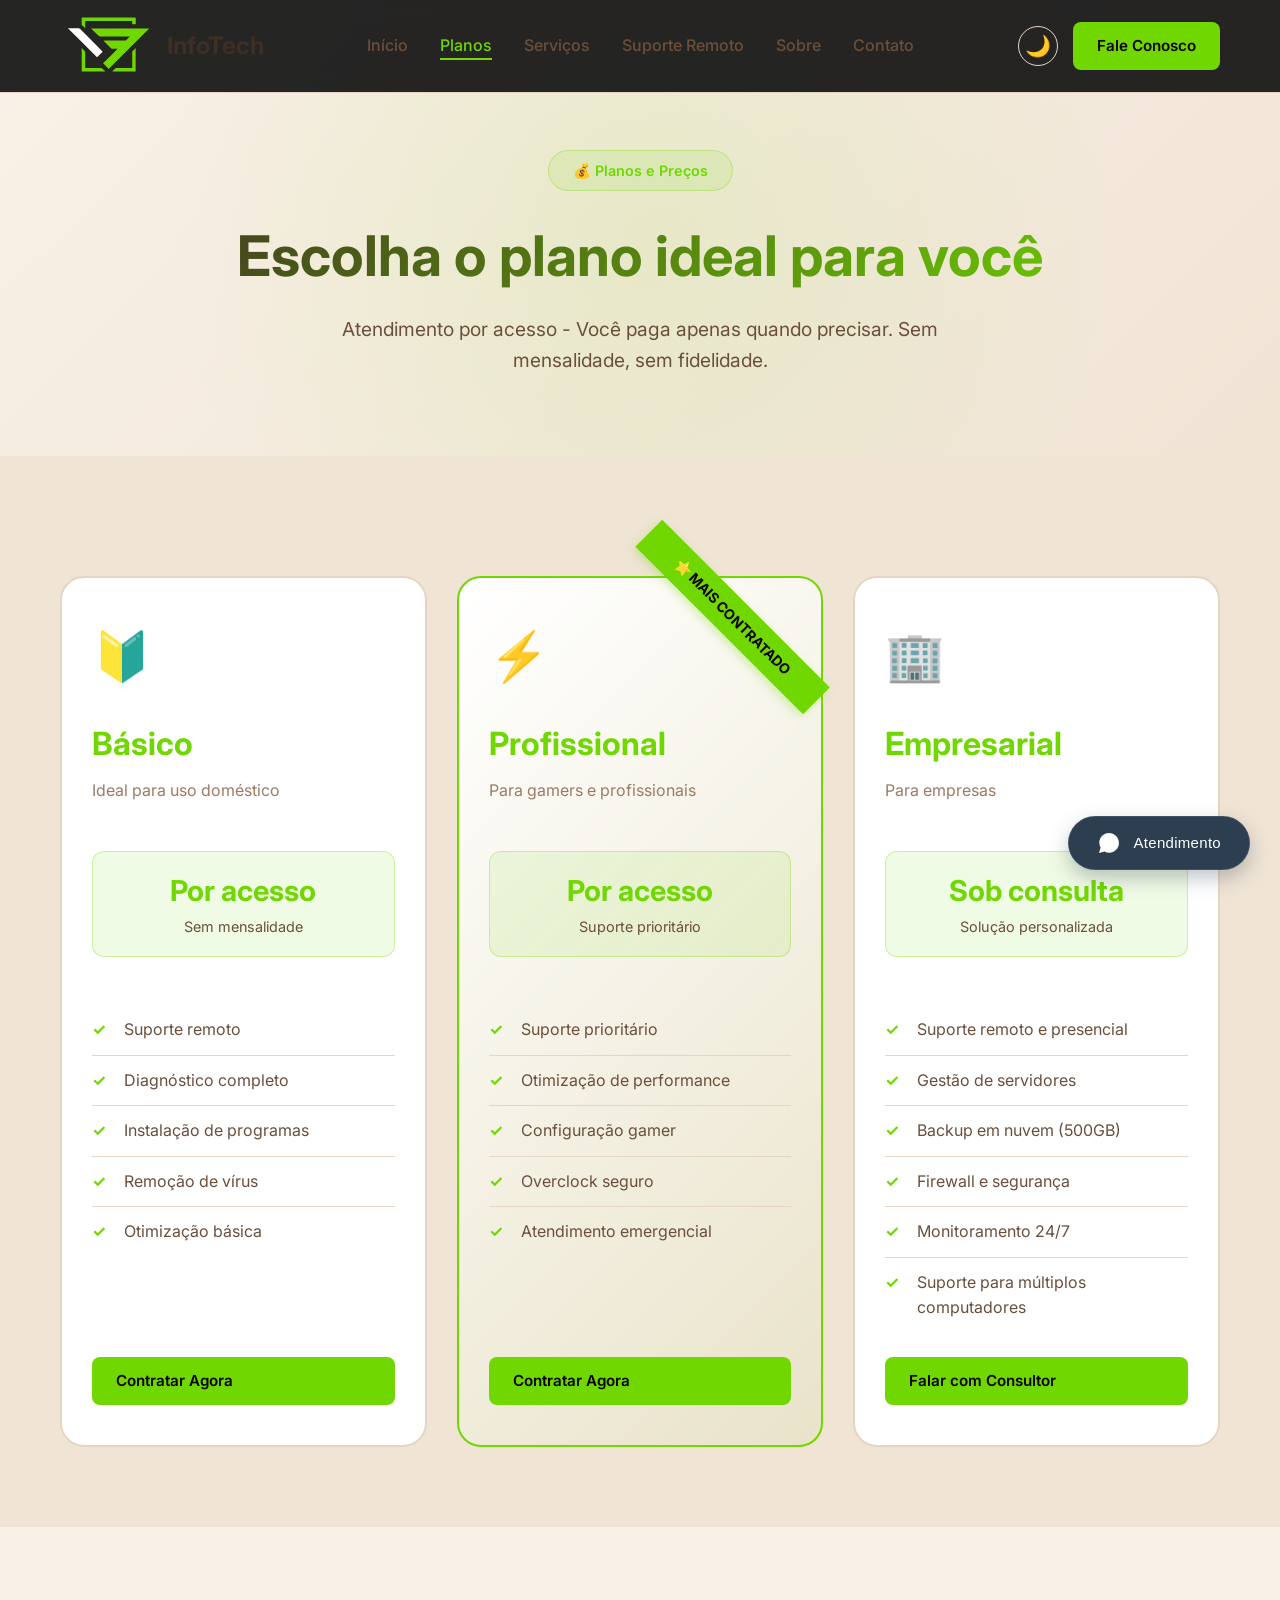
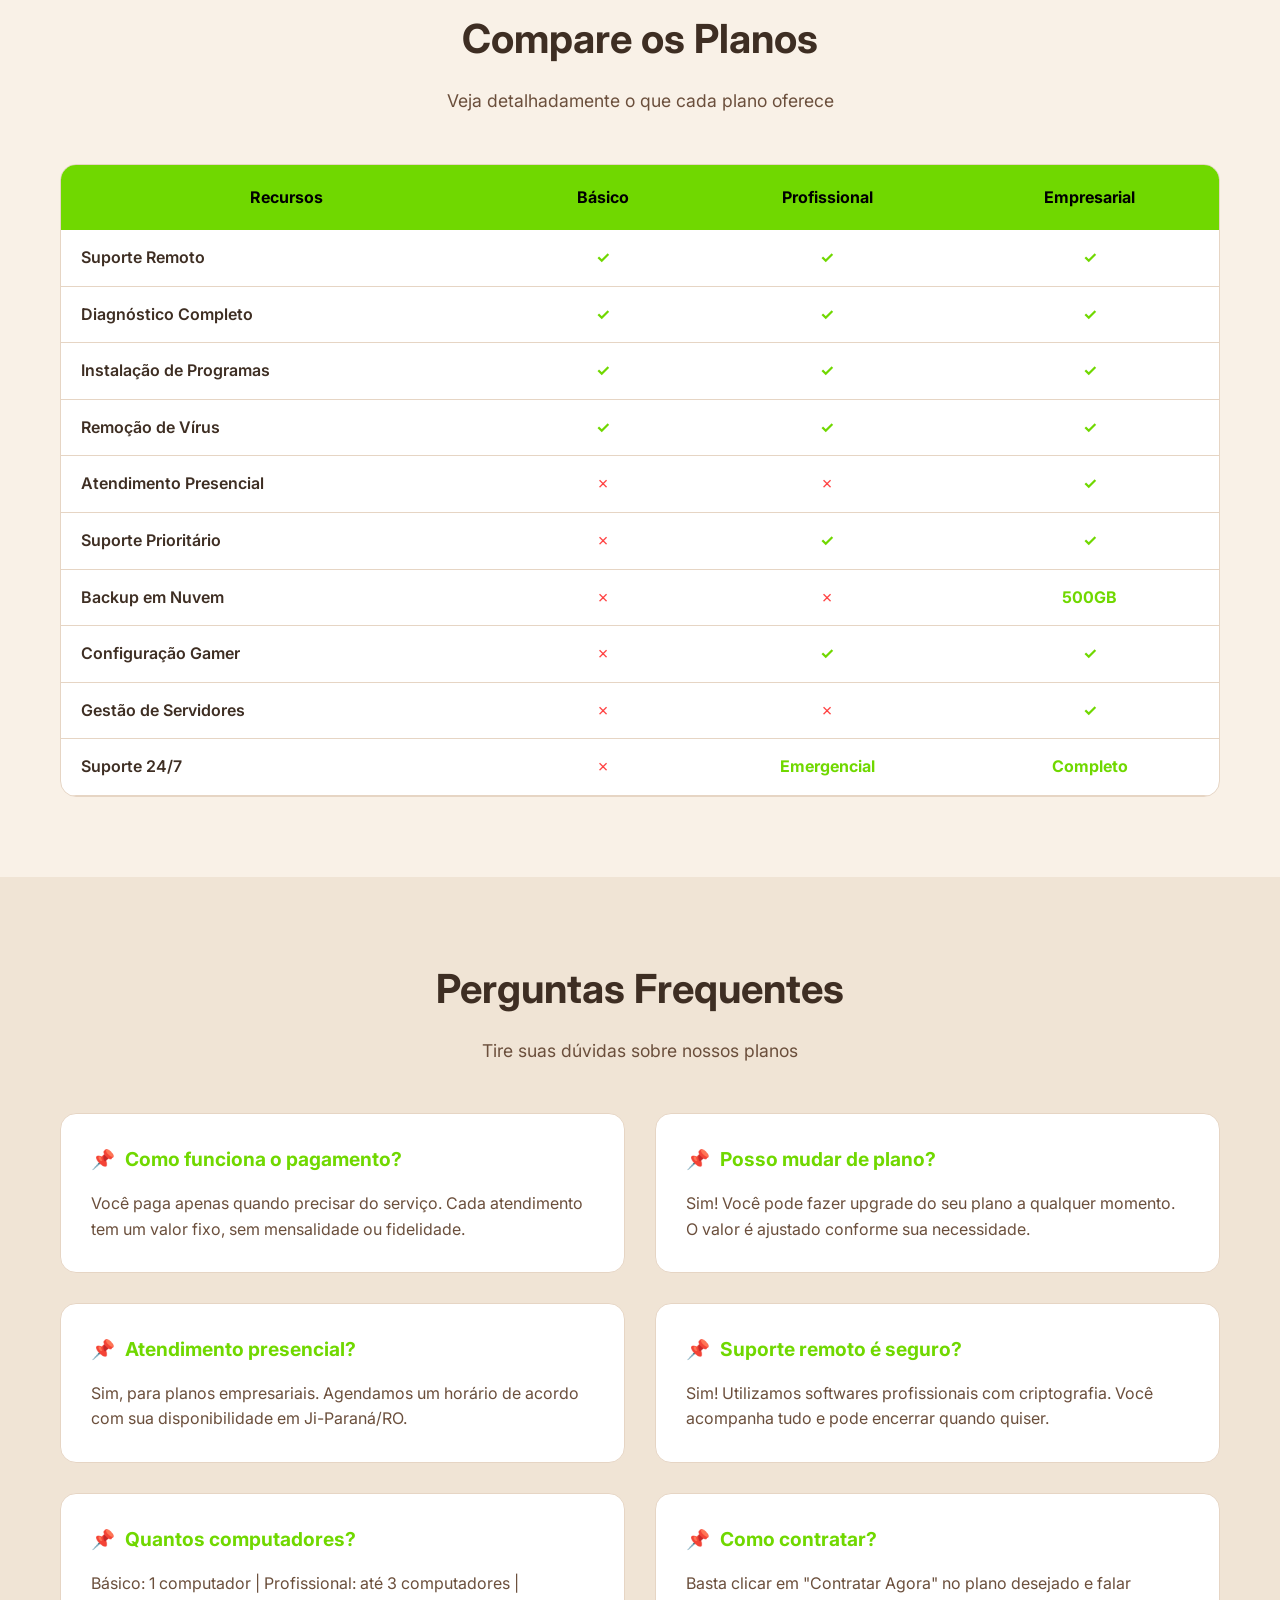
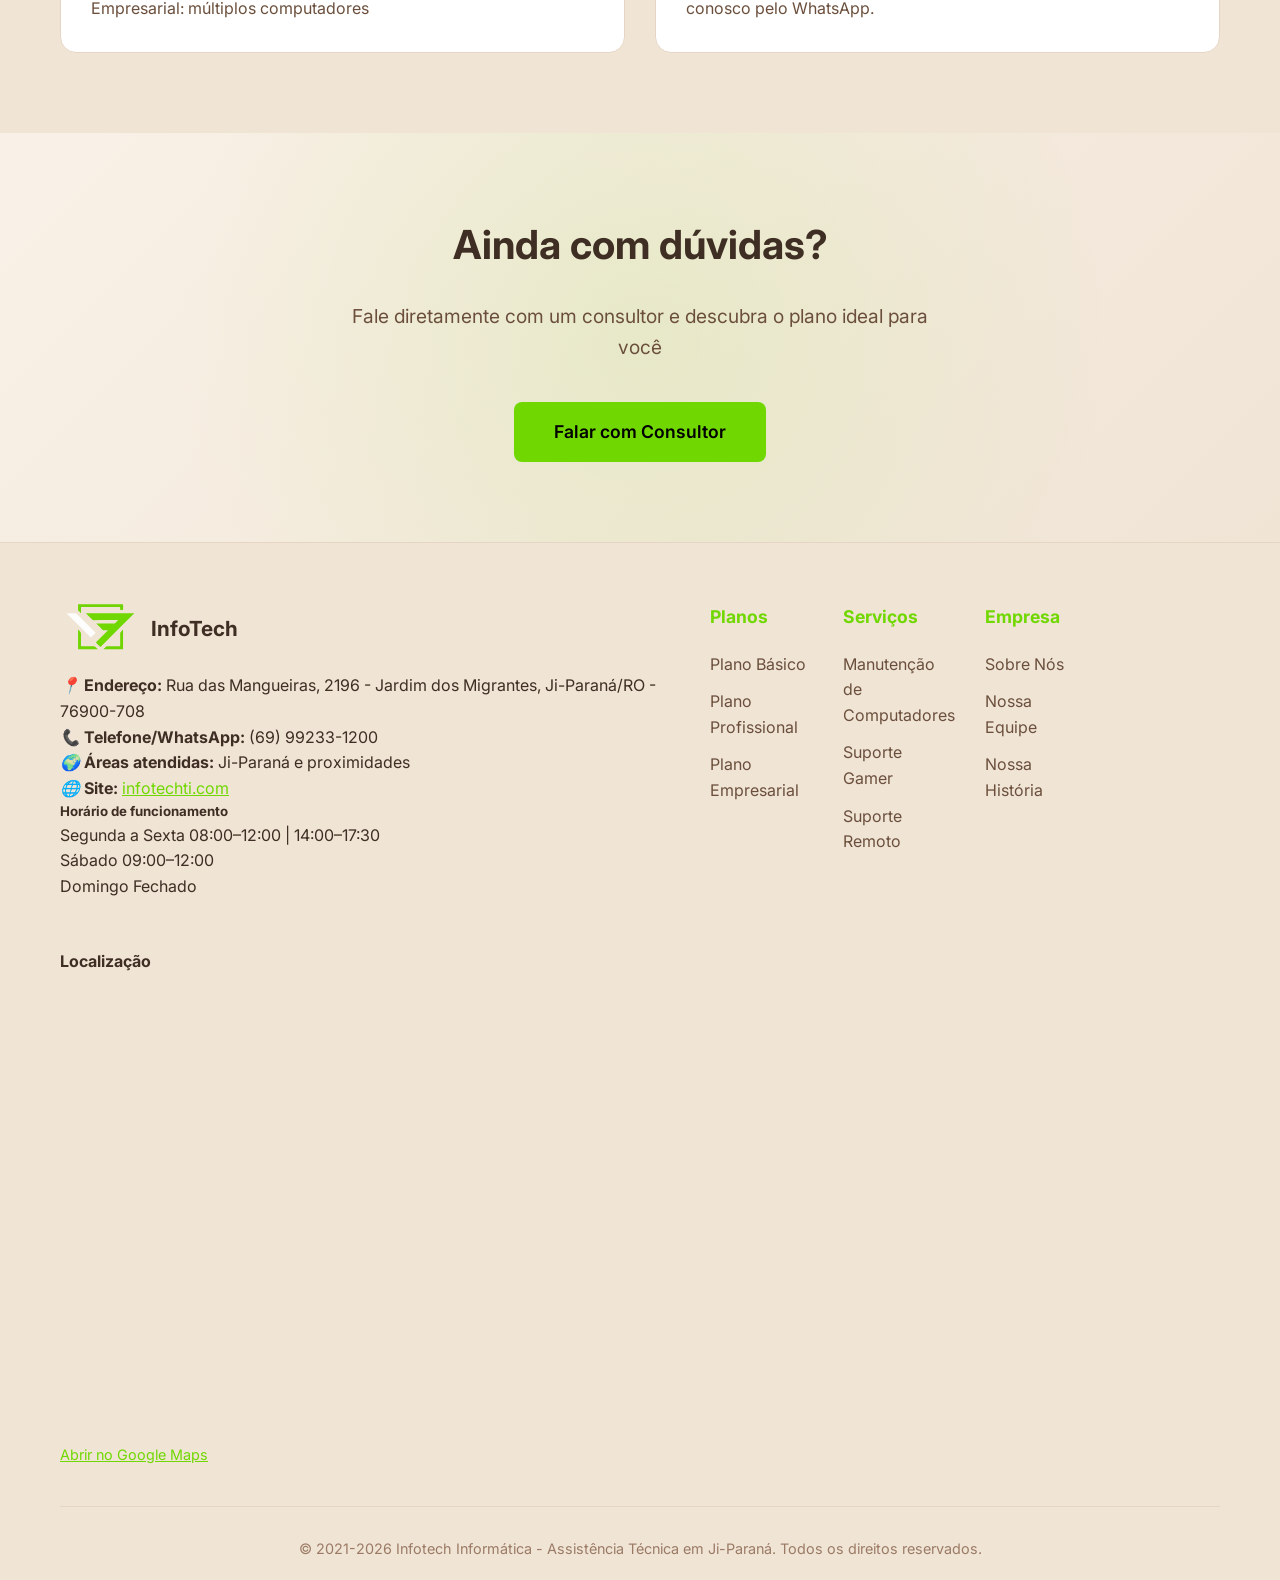
==== commit c84a20e2: "Update planos.html" ====
--- a/planos.html
+++ b/planos.html
@@ -24,7 +24,7 @@
     <link rel="stylesheet" href="css/styles.css">
     
     <style>
-        /* Estilos específicos para página de planos */
+        /* ===== ESTILOS GLOBAIS ===== */
         
         /* Hero Section */
         .hero {
@@ -76,7 +76,7 @@
             display: grid;
             grid-template-columns: repeat(3, 1fr);
             gap: 30px;
-            margin-top: 50px;
+            margin-top: 40px;
         }
 
         .plano-card {
@@ -89,7 +89,13 @@
             height: 100%;
             display: flex;
             flex-direction: column;
-        }
+            animation: fadeInUp 0.6s ease forwards;
+            opacity: 0;
+        }
+
+        .plano-card:nth-child(1) { animation-delay: 0.1s; }
+        .plano-card:nth-child(2) { animation-delay: 0.2s; }
+        .plano-card:nth-child(3) { animation-delay: 0.3s; }
 
         .plano-card:hover {
             border-color: var(--primary-green);
@@ -270,7 +276,16 @@
             border-radius: 16px;
             border: 1px solid var(--border-color);
             transition: all 0.3s ease;
-        }
+            animation: fadeInUp 0.6s ease forwards;
+            opacity: 0;
+        }
+
+        .faq-item:nth-child(1) { animation-delay: 0.1s; }
+        .faq-item:nth-child(2) { animation-delay: 0.15s; }
+        .faq-item:nth-child(3) { animation-delay: 0.2s; }
+        .faq-item:nth-child(4) { animation-delay: 0.25s; }
+        .faq-item:nth-child(5) { animation-delay: 0.3s; }
+        .faq-item:nth-child(6) { animation-delay: 0.35s; }
 
         .faq-item:hover {
             border-color: var(--primary-green);
@@ -320,72 +335,23 @@
             font-size: 2.5rem;
             margin-bottom: 1.5rem;
             color: var(--text-primary);
+            animation: fadeInUp 0.6s ease forwards;
+            opacity: 0;
         }
 
         .cta-content p {
             color: var(--text-secondary);
             margin-bottom: 2.5rem;
             font-size: 1.2rem;
+            animation: fadeInUp 0.6s ease 0.1s forwards;
+            opacity: 0;
         }
 
         .btn-large {
             padding: 16px 40px;
             font-size: 1.1rem;
-        }
-
-        /* Responsividade */
-        @media (max-width: 968px) {
-            .planos-grid {
-                grid-template-columns: repeat(2, 1fr);
-            }
-            
-            .faq-grid {
-                grid-template-columns: 1fr;
-            }
-        }
-
-        @media (max-width: 768px) {
-            .hero {
-                padding: 120px 0 60px;
-            }
-
-            .hero h1 {
-                font-size: 2.5rem;
-            }
-
-            .planos-grid {
-                grid-template-columns: 1fr;
-            }
-            
-            .plano-card.destaque {
-                transform: scale(1);
-            }
-            
-            .plano-card.destaque:hover {
-                transform: translateY(-10px);
-            }
-            
-            .cta-content h2 {
-                font-size: 2rem;
-            }
-        }
-
-        @media (max-width: 480px) {
-            .hero h1 {
-                font-size: 2rem;
-            }
-            
-            .hero p {
-                font-size: 1rem;
-            }
-            
-            .plano-card {
-                padding: 30px 20px;
-            }
-            
-            .plano-card h3 {
-                font-size: 1.8rem;
-            }
+            animation: fadeInUp 0.6s ease 0.2s forwards;
+            opacity: 0;
         }
 
         /* Animações */
@@ -400,14 +366,60 @@
             }
         }
 
-        .plano-card {
-            animation: fadeInUp 0.6s ease forwards;
-            opacity: 0;
-        }
-
-        .plano-card:nth-child(1) { animation-delay: 0.1s; }
-        .plano-card:nth-child(2) { animation-delay: 0.2s; }
-        .plano-card:nth-child(3) { animation-delay: 0.3s; }
+        /* Responsividade */
+        @media (max-width: 968px) {
+            .planos-grid {
+                grid-template-columns: repeat(2, 1fr);
+            }
+            
+            .faq-grid {
+                grid-template-columns: 1fr;
+            }
+        }
+
+        @media (max-width: 768px) {
+            .hero {
+                padding: 120px 0 60px;
+            }
+
+            .hero h1 {
+                font-size: 2.5rem;
+            }
+
+            .planos-grid {
+                grid-template-columns: 1fr;
+            }
+            
+            .plano-card.destaque {
+                transform: scale(1);
+            }
+            
+            .plano-card.destaque:hover {
+                transform: translateY(-10px);
+            }
+            
+            .cta-content h2 {
+                font-size: 2rem;
+            }
+        }
+
+        @media (max-width: 480px) {
+            .hero h1 {
+                font-size: 2rem;
+            }
+            
+            .hero p {
+                font-size: 1rem;
+            }
+            
+            .plano-card {
+                padding: 30px 20px;
+            }
+            
+            .plano-card h3 {
+                font-size: 1.8rem;
+            }
+        }
     </style>
 </head>
 <body>
@@ -440,7 +452,7 @@
                 <div style="display: flex; align-items: center; gap: 15px;">
                     <!-- Botão de alternância de tema -->
                     <button class="theme-toggle" aria-label="Alternar modo claro/escuro">
-                        <span class="icon">🌙</span>
+                        <span class="icon">☀️</span>
                     </button>
                     <!-- Botão Fale Conosco -->
                     <a href="https://wa.me/5569992331200?text=Olá,%20gostaria%20de%20falar%20com%20a%20Infotech" target="_blank" class="btn btn-primary">Fale Conosco</a>
@@ -627,101 +639,101 @@
         </div>
     </section>
 
-   <!-- Footer Melhorado - Padrão InfoTech -->
-<footer class="footer">
-    <div class="container">
-        <div class="footer-content">
-            <!-- Coluna 1: Informações da Empresa -->
-            <div class="footer-info">
-                <div class="logo" style="margin-bottom: 20px;">
-                    <a href="index.html" style="display: flex; align-items: center; gap: 10px; text-decoration: none;">
-                        <svg xmlns="http://www.w3.org/2000/svg" viewBox="0 0 495 307" style="height: 50px; width: auto;">
-                            <path fill="#70D800" d="M222.745285,239.754761 C246.537872,216.038010 270.079498,192.571945 293.621124,169.105896 C293.421875,168.717636 293.222626,168.329376 293.023376,167.941116 C284.604736,167.941116 276.183289,168.057663 267.769531,167.854858 C265.795441,167.807281 263.285004,167.251068 261.974579,165.960739 C249.271790,153.452545 236.770050,140.740097 224.224396,128.072617 C223.805557,127.649712 223.529282,127.085609 222.575073,125.698280 C225.200150,125.698280 226.938568,125.698280 228.677002,125.698280 C263.002350,125.698357 297.328217,125.776215 331.652100,125.552551 C334.432434,125.534431 337.732452,124.063713 339.869354,122.207161 C345.571930,117.252769 350.771851,111.719826 356.171539,106.416824 C355.959534,105.989998 355.747528,105.563179 355.535522,105.136353 C353.787567,105.136353 352.039581,105.136353 350.291595,105.136353 C302.302765,105.136360 254.313843,105.101982 206.325241,105.205635 C202.724503,105.213409 200.096313,104.278511 197.523666,101.681541 C185.107071,89.147591 172.499832,76.802490 159.012894,63.452721 C259.357056,63.452721 358.293274,63.452721 456.393646,63.452721 C387.390411,132.292953 317.910614,201.608643 248.779785,270.576172 C240.184494,262.019440 230.456482,252.335052 220.455856,242.379318 C220.817825,241.957809 221.656067,240.981628 222.745285,239.754761 Z"/>
-                            <path fill="#FDFDFD" d="M130.154877,93.845566 C159.887604,123.726234 189.369247,153.357986 218.434036,182.570740 C208.674072,192.375626 198.863022,202.231827 189.483292,211.654724 C140.371140,162.594177 90.702187,112.977386 40.639870,62.967648 C43.530575,62.967648 46.271526,62.967667 49.012474,62.967644 C64.507103,62.967514 80.003265,62.862083 95.494614,63.087418 C97.671600,63.119083 100.334152,64.241531 101.905914,65.757172 C111.378670,74.891678 120.598999,84.287964 130.154877,93.845566 Z"/>
-                            <path fill="#6FD401" d="M128.945892,58.444138 C128.946121,59.977589 128.946121,61.082783 128.946121,63.141567 C122.710358,57.057999 117.160370,51.687561 111.692055,46.235203 C111.187492,45.732128 111.009048,44.707996 111.006310,43.924664 C110.964531,31.952517 110.977226,19.980181 110.977226,7.517497 C113.155807,7.419791 114.932854,7.270594 116.709915,7.270365 C205.036148,7.258996 293.362427,7.299698 381.688416,7.154734 C386.563965,7.146732 387.960419,8.542521 387.744537,13.316285 C387.368500,21.631964 387.526855,29.979160 387.695557,38.308399 C387.760590,41.518925 386.778961,42.833031 383.437988,42.656193 C379.130524,42.428192 374.801880,42.600662 369.529968,42.600662 C369.529968,38.201607 369.346680,34.114761 369.585327,30.052706 C369.793457,26.509773 368.830505,25.052996 364.915039,25.058144 C287.588043,25.159840 210.260910,25.133030 132.933792,25.144915 C131.800659,25.145090 130.667557,25.304541 128.945648,25.433884 C128.945648,36.462723 128.945648,47.239300 128.945892,58.444138 Z"/>
-                            <path fill="#6FD401" d="M381.840363,284.091797 C343.763153,284.091766 306.164185,284.091766 268.565186,284.091766 C268.341461,283.733246 268.117706,283.374756 267.893951,283.016235 C273.370117,277.604309 278.732269,272.067047 284.422394,266.890259 C285.510010,265.900757 287.890289,266.140625 289.674774,266.137451 C313.997772,266.094482 338.320862,266.108521 362.643951,266.108551 C364.617828,266.108551 366.591705,266.108582 369.139618,266.108582 C369.285767,263.827606 369.512573,261.919586 369.514465,260.011353 C369.538452,235.521713 369.598755,211.031601 369.458771,186.542725 C369.436951,182.732498 370.530487,179.952499 373.325317,177.360962 C377.823456,173.190018 381.978821,168.649399 387.143768,163.383209 C387.143768,204.225449 387.143768,243.813232 387.143768,283.841370 C385.526123,283.925354 383.922363,284.008606 381.840363,284.091797 Z"/>
-                            <path fill="#70D601" d="M110.963837,179.010071 C110.963821,174.022583 110.963821,169.532761 110.963821,163.385651 C115.888924,168.283279 119.690781,172.538086 123.994522,176.203598 C127.905197,179.534332 129.113144,183.278595 129.056808,188.364395 C128.792969,212.186005 128.939636,236.012146 128.939651,259.836670 C128.939667,261.650757 128.939651,263.464844 128.939651,266.114624 C131.194458,266.114624 133.108521,266.114624 135.022583,266.114624 C159.680130,266.114685 184.338043,266.177765 208.994843,266.042603 C212.447266,266.023682 214.905930,267.011505 217.290237,269.495850 C221.649994,274.038574 226.364777,278.240601 230.931503,282.584686 C230.710999,282.944305 230.490494,283.303894 230.269974,283.663513 C190.783432,283.663513 151.296875,283.663513 110.963860,283.663513 C110.963860,248.981216 110.963860,214.244476 110.963837,179.010071 Z"/>
-                        </svg>
-                        <span style="color: var(--text-primary); font-size: 1.3rem; font-weight: 700;">InfoTech</span>
-                    </a>
-                </div>
-                
-                <p><i>📍</i> <strong>Endereço:</strong> Rua das Mangueiras, 2196 - Jardim dos Migrantes, Ji-Paraná/RO - 76900-708</p>
-                <p><i>📞</i> <strong>Telefone/WhatsApp:</strong> (69) 99233-1200</p>
-                <p><i>🌍</i> <strong>Áreas atendidas:</strong> Ji-Paraná e proximidades</p>
-                <p><i>🌐</i> <strong>Site:</strong> <a href="https://infotechti.com" target="_blank" style="color: var(--primary-green);">infotechti.com</a></p>
-                
-                <div class="business-hours">
-                    <h5>Horário de funcionamento</h5>
-                    <div class="hours-item">
-                        <span>Segunda a Sexta</span>
-                        <span>08:00–12:00 | 14:00–17:30</span>
-                    </div>
-                    <div class="hours-item">
-                        <span>Sábado</span>
-                        <span>09:00–12:00</span>
-                    </div>
-                    <div class="hours-item">
-                        <span>Domingo</span>
-                        <span>Fechado</span>
-                    </div>
+    <!-- Footer Melhorado - Padrão InfoTech -->
+    <footer class="footer">
+        <div class="container">
+            <div class="footer-content">
+                <!-- Coluna 1: Informações da Empresa -->
+                <div class="footer-info">
+                    <div class="logo" style="margin-bottom: 20px;">
+                        <a href="index.html" style="display: flex; align-items: center; gap: 10px; text-decoration: none;">
+                            <svg xmlns="http://www.w3.org/2000/svg" viewBox="0 0 495 307" style="height: 50px; width: auto;">
+                                <path fill="#70D800" d="M222.745285,239.754761 C246.537872,216.038010 270.079498,192.571945 293.621124,169.105896 C293.421875,168.717636 293.222626,168.329376 293.023376,167.941116 C284.604736,167.941116 276.183289,168.057663 267.769531,167.854858 C265.795441,167.807281 263.285004,167.251068 261.974579,165.960739 C249.271790,153.452545 236.770050,140.740097 224.224396,128.072617 C223.805557,127.649712 223.529282,127.085609 222.575073,125.698280 C225.200150,125.698280 226.938568,125.698280 228.677002,125.698280 C263.002350,125.698357 297.328217,125.776215 331.652100,125.552551 C334.432434,125.534431 337.732452,124.063713 339.869354,122.207161 C345.571930,117.252769 350.771851,111.719826 356.171539,106.416824 C355.959534,105.989998 355.747528,105.563179 355.535522,105.136353 C353.787567,105.136353 352.039581,105.136353 350.291595,105.136353 C302.302765,105.136360 254.313843,105.101982 206.325241,105.205635 C202.724503,105.213409 200.096313,104.278511 197.523666,101.681541 C185.107071,89.147591 172.499832,76.802490 159.012894,63.452721 C259.357056,63.452721 358.293274,63.452721 456.393646,63.452721 C387.390411,132.292953 317.910614,201.608643 248.779785,270.576172 C240.184494,262.019440 230.456482,252.335052 220.455856,242.379318 C220.817825,241.957809 221.656067,240.981628 222.745285,239.754761 Z"/>
+                                <path fill="#FDFDFD" d="M130.154877,93.845566 C159.887604,123.726234 189.369247,153.357986 218.434036,182.570740 C208.674072,192.375626 198.863022,202.231827 189.483292,211.654724 C140.371140,162.594177 90.702187,112.977386 40.639870,62.967648 C43.530575,62.967648 46.271526,62.967667 49.012474,62.967644 C64.507103,62.967514 80.003265,62.862083 95.494614,63.087418 C97.671600,63.119083 100.334152,64.241531 101.905914,65.757172 C111.378670,74.891678 120.598999,84.287964 130.154877,93.845566 Z"/>
+                                <path fill="#6FD401" d="M128.945892,58.444138 C128.946121,59.977589 128.946121,61.082783 128.946121,63.141567 C122.710358,57.057999 117.160370,51.687561 111.692055,46.235203 C111.187492,45.732128 111.009048,44.707996 111.006310,43.924664 C110.964531,31.952517 110.977226,19.980181 110.977226,7.517497 C113.155807,7.419791 114.932854,7.270594 116.709915,7.270365 C205.036148,7.258996 293.362427,7.299698 381.688416,7.154734 C386.563965,7.146732 387.960419,8.542521 387.744537,13.316285 C387.368500,21.631964 387.526855,29.979160 387.695557,38.308399 C387.760590,41.518925 386.778961,42.833031 383.437988,42.656193 C379.130524,42.428192 374.801880,42.600662 369.529968,42.600662 C369.529968,38.201607 369.346680,34.114761 369.585327,30.052706 C369.793457,26.509773 368.830505,25.052996 364.915039,25.058144 C287.588043,25.159840 210.260910,25.133030 132.933792,25.144915 C131.800659,25.145090 130.667557,25.304541 128.945648,25.433884 C128.945648,36.462723 128.945648,47.239300 128.945892,58.444138 Z"/>
+                                <path fill="#6FD401" d="M381.840363,284.091797 C343.763153,284.091766 306.164185,284.091766 268.565186,284.091766 C268.341461,283.733246 268.117706,283.374756 267.893951,283.016235 C273.370117,277.604309 278.732269,272.067047 284.422394,266.890259 C285.510010,265.900757 287.890289,266.140625 289.674774,266.137451 C313.997772,266.094482 338.320862,266.108521 362.643951,266.108551 C364.617828,266.108551 366.591705,266.108582 369.139618,266.108582 C369.285767,263.827606 369.512573,261.919586 369.514465,260.011353 C369.538452,235.521713 369.598755,211.031601 369.458771,186.542725 C369.436951,182.732498 370.530487,179.952499 373.325317,177.360962 C377.823456,173.190018 381.978821,168.649399 387.143768,163.383209 C387.143768,204.225449 387.143768,243.813232 387.143768,283.841370 C385.526123,283.925354 383.922363,284.008606 381.840363,284.091797 Z"/>
+                                <path fill="#70D601" d="M110.963837,179.010071 C110.963821,174.022583 110.963821,169.532761 110.963821,163.385651 C115.888924,168.283279 119.690781,172.538086 123.994522,176.203598 C127.905197,179.534332 129.113144,183.278595 129.056808,188.364395 C128.792969,212.186005 128.939636,236.012146 128.939651,259.836670 C128.939667,261.650757 128.939651,263.464844 128.939651,266.114624 C131.194458,266.114624 133.108521,266.114624 135.022583,266.114624 C159.680130,266.114685 184.338043,266.177765 208.994843,266.042603 C212.447266,266.023682 214.905930,267.011505 217.290237,269.495850 C221.649994,274.038574 226.364777,278.240601 230.931503,282.584686 C230.710999,282.944305 230.490494,283.303894 230.269974,283.663513 C190.783432,283.663513 151.296875,283.663513 110.963860,283.663513 C110.963860,248.981216 110.963860,214.244476 110.963837,179.010071 Z"/>
+                            </svg>
+                            <span style="color: var(--text-primary); font-size: 1.3rem; font-weight: 700;">InfoTech</span>
+                        </a>
+                    </div>
+                    
+                    <p><i>📍</i> <strong>Endereço:</strong> Rua das Mangueiras, 2196 - Jardim dos Migrantes, Ji-Paraná/RO - 76900-708</p>
+                    <p><i>📞</i> <strong>Telefone/WhatsApp:</strong> (69) 99233-1200</p>
+                    <p><i>🌍</i> <strong>Áreas atendidas:</strong> Ji-Paraná e proximidades</p>
+                    <p><i>🌐</i> <strong>Site:</strong> <a href="https://infotechti.com" target="_blank" style="color: var(--primary-green);">infotechti.com</a></p>
+                    
+                    <div class="business-hours">
+                        <h5>Horário de funcionamento</h5>
+                        <div class="hours-item">
+                            <span>Segunda a Sexta</span>
+                            <span>08:00–12:00 | 14:00–17:30</span>
+                        </div>
+                        <div class="hours-item">
+                            <span>Sábado</span>
+                            <span>09:00–12:00</span>
+                        </div>
+                        <div class="hours-item">
+                            <span>Domingo</span>
+                            <span>Fechado</span>
+                        </div>
+                    </div>
+                </div>
+
+                <!-- Coluna 2: Links Rápidos -->
+                <div class="footer-links">
+                    <div class="footer-column">
+                        <h4>Planos</h4>
+                        <ul>
+                            <li><a href="planos.html#basico">Plano Básico</a></li>
+                            <li><a href="planos.html#profissional">Plano Profissional</a></li>
+                            <li><a href="planos.html#empresarial">Plano Empresarial</a></li>
+                        </ul>
+                    </div>
+                    <div class="footer-column">
+                        <h4>Serviços</h4>
+                        <ul>
+                            <li><a href="servicos.html">Manutenção de Computadores</a></li>
+                            <li><a href="servicos.html">Suporte Gamer</a></li>
+                            <li><a href="servicos.html">Suporte Remoto</a></li>
+                        </ul>
+                    </div>
+                    <div class="footer-column">
+                        <h4>Empresa</h4>
+                        <ul>
+                            <li><a href="sobre.html">Sobre Nós</a></li>
+                            <li><a href="sobre.html#equipe">Nossa Equipe</a></li>
+                            <li><a href="sobre.html#historia">Nossa História</a></li>
+                        </ul>
+                    </div>
+                </div>
+
+                <!-- Coluna 3: Localização e Mapa -->
+                <div class="footer-info">
+                    <h4>Localização</h4>
+                    <div class="map-container">
+                        <iframe 
+                            src="https://www.google.com/maps/embed?pb=!1m14!1m8!1m3!1d3284.196410093257!2d-61.96687635978728!3d-10.876726595283571!3m2!1i1024!2i768!4f13.1!3m3!1m2!1s0x93c99b94067f77a9%3A0x40ff18c77f8d7c9a!2sInfotech%20Inform%C3%A1tica!5e0!3m2!1spt-BR!2sbr!4v1772728341971!5m2!1spt-BR!2sbr" 
+                            width="600" 
+                            height="450" 
+                            style="border:0;" 
+                            allowfullscreen="" 
+                            loading="lazy" 
+                            referrerpolicy="no-referrer-when-downgrade"
+                            title="Mapa da Infotech Informática">
+                        </iframe>
+                    </div>
+                    <p style="margin-top: 10px; font-size: 0.9rem;">
+                        <a href="https://maps.app.goo.gl/YR4enmhAQEX1EMp2A" target="_blank" style="color: var(--primary-green);">Abrir no Google Maps</a>
+                    </p>
                 </div>
             </div>
-
-            <!-- Coluna 2: Links Rápidos -->
-            <div class="footer-links">
-                <div class="footer-column">
-                    <h4>Planos</h4>
-                    <ul>
-                        <li><a href="planos.html#basico">Plano Básico</a></li>
-                        <li><a href="planos.html#profissional">Plano Profissional</a></li>
-                        <li><a href="planos.html#empresarial">Plano Empresarial</a></li>
-                    </ul>
-                </div>
-                <div class="footer-column">
-                    <h4>Serviços</h4>
-                    <ul>
-                        <li><a href="servicos.html">Manutenção de Computadores</a></li>
-                        <li><a href="servicos.html">Suporte Gamer</a></li>
-                        <li><a href="servicos.html">Suporte Remoto</a></li>
-                    </ul>
-                </div>
-                <div class="footer-column">
-                    <h4>Empresa</h4>
-                    <ul>
-                        <li><a href="sobre.html">Sobre Nós</a></li>
-                        <li><a href="sobre.html#equipe">Nossa Equipe</a></li>
-                        <li><a href="sobre.html#historia">Nossa História</a></li>
-                    </ul>
-                </div>
-            </div>
-
-            <!-- Coluna 3: Localização e Mapa -->
-            <div class="footer-info">
-                <h4>Localização</h4>
-                <div class="map-container">
-                    <iframe 
-                        src="https://www.google.com/maps/embed?pb=!1m14!1m8!1m3!1d3284.196410093257!2d-61.96687635978728!3d-10.876726595283571!3m2!1i1024!2i768!4f13.1!3m3!1m2!1s0x93c99b94067f77a9%3A0x40ff18c77f8d7c9a!2sInfotech%20Inform%C3%A1tica!5e0!3m2!1spt-BR!2sbr!4v1772728341971!5m2!1spt-BR!2sbr" 
-                        width="600" 
-                        height="450" 
-                        style="border:0;" 
-                        allowfullscreen="" 
-                        loading="lazy" 
-                        referrerpolicy="no-referrer-when-downgrade"
-                        title="Mapa da Infotech Informática">
-                    </iframe>
-                </div>
-                <p style="margin-top: 10px; font-size: 0.9rem;">
-                    <a href="https://maps.app.goo.gl/YR4enmhAQEX1EMp2A" target="_blank" style="color: var(--primary-green);">Abrir no Google Maps</a>
-                </p>
+            
+            <div class="footer-bottom">
+                <p>&copy; 2021-2026 Infotech Informática - Assistência Técnica em Ji-Paraná. Todos os direitos reservados.</p>
             </div>
         </div>
-        
-        <div class="footer-bottom">
-            <p>&copy; 2021-2026 Infotech Informática - Assistência Técnica em Ji-Paraná. Todos os direitos reservados.</p>
-        </div>
-    </div>
-</footer>
+    </footer>
 
     <!-- Scripts -->
     <script src="js/widget-atendimento.js"></script>
@@ -730,17 +742,14 @@
     <!-- Script do modo claro/escuro (CORRIGIDO) -->
     <script>
         (function() {
-            // Função para definir o tema
             function setTheme(theme) {
                 if (theme === 'light') {
                     document.body.classList.add('light-mode');
-                    // No modo claro: ícone = ☀️ (sol)
                     document.querySelectorAll('.theme-toggle .icon').forEach(icon => {
                         icon.textContent = '🌙';
                     });
                 } else {
                     document.body.classList.remove('light-mode');
-                    // No modo escuro: ícone = 🌙 (lua)
                     document.querySelectorAll('.theme-toggle .icon').forEach(icon => {
                         icon.textContent = '☀️';
                     });
@@ -748,24 +757,20 @@
                 localStorage.setItem('theme', theme);
             }
 
-            // Inicializar quando o DOM carregar
             document.addEventListener('DOMContentLoaded', function() {
                 const themeToggles = document.querySelectorAll('.theme-toggle');
                 
                 if (themeToggles.length === 0) return;
 
-                // Verificar preferência salva ou do sistema
                 const savedTheme = localStorage.getItem('theme');
                 const prefersDark = window.matchMedia('(prefers-color-scheme: dark)').matches;
 
-                // Aplicar tema inicial
                 if (savedTheme) {
                     setTheme(savedTheme);
                 } else {
                     setTheme(prefersDark ? 'dark' : 'light');
                 }
 
-                // Adicionar evento a todos os botões de tema
                 themeToggles.forEach(toggle => {
                     toggle.addEventListener('click', function(e) {
                         e.preventDefault();
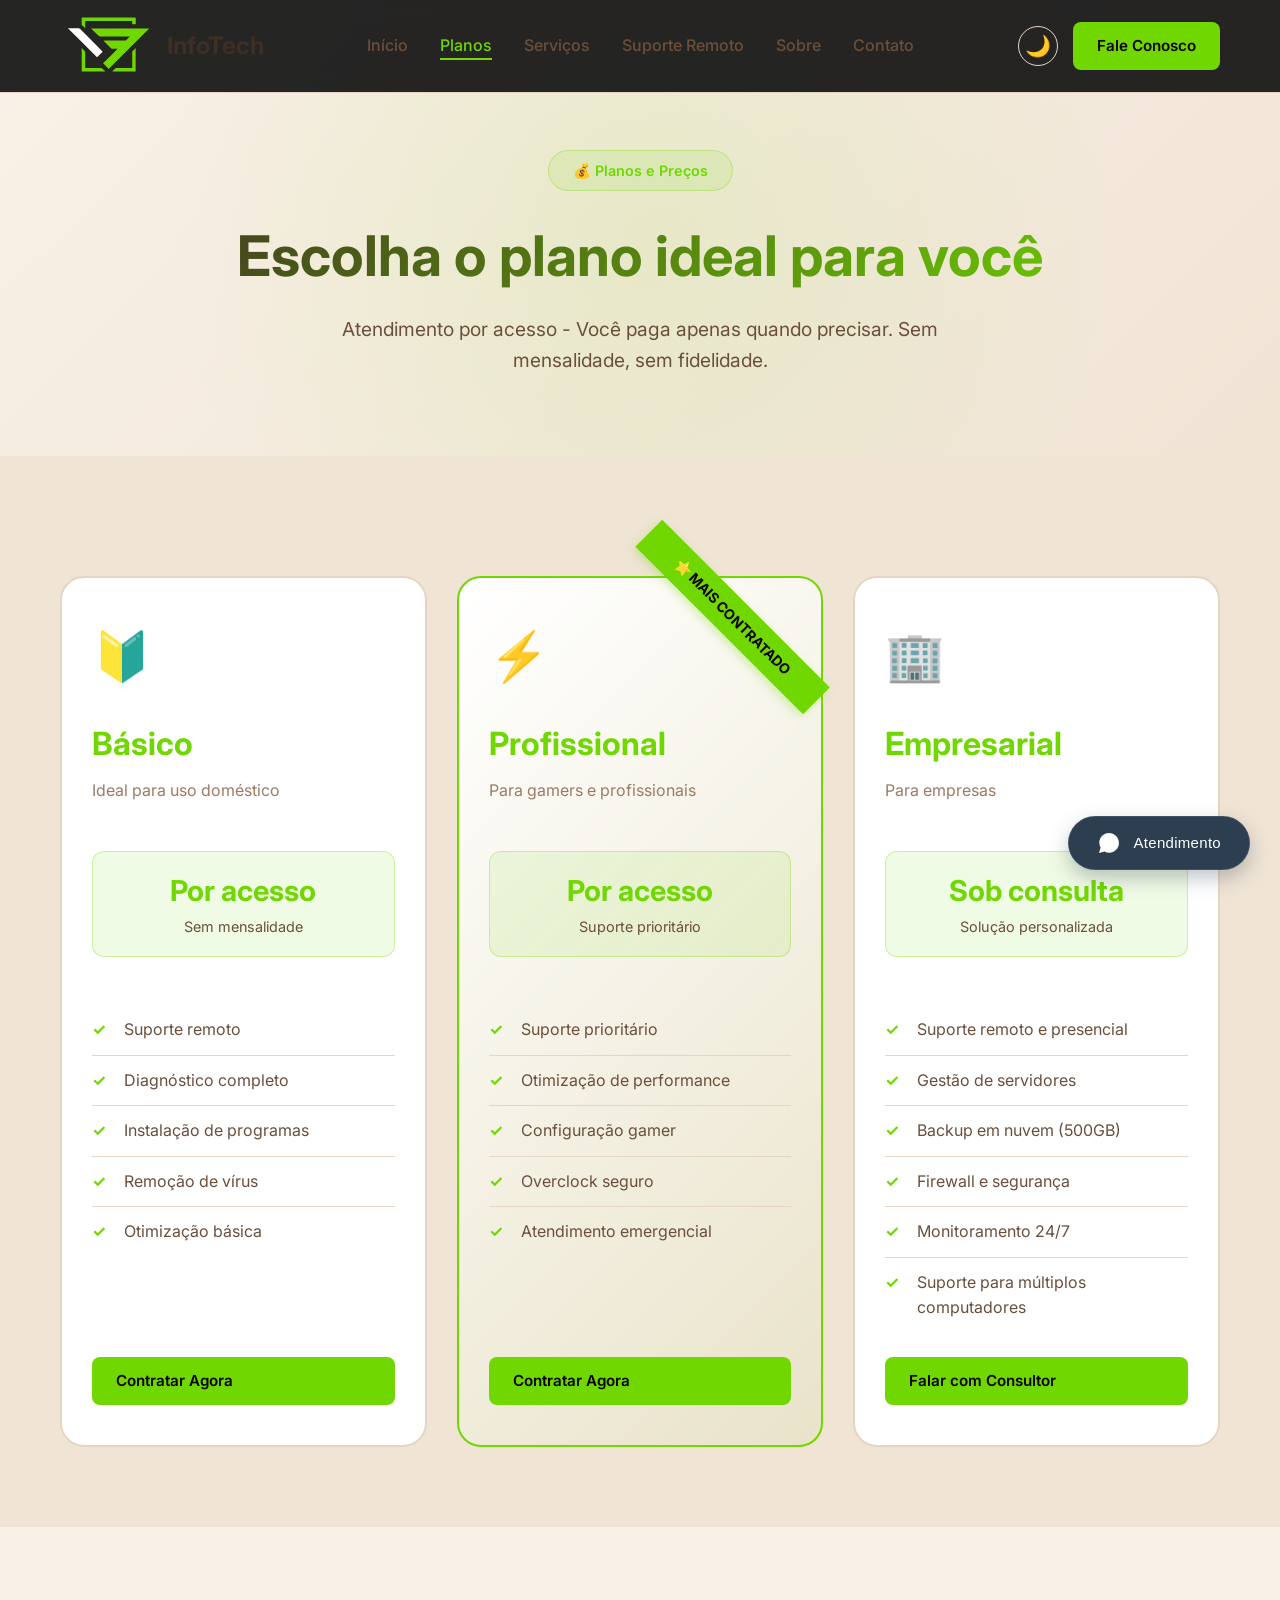
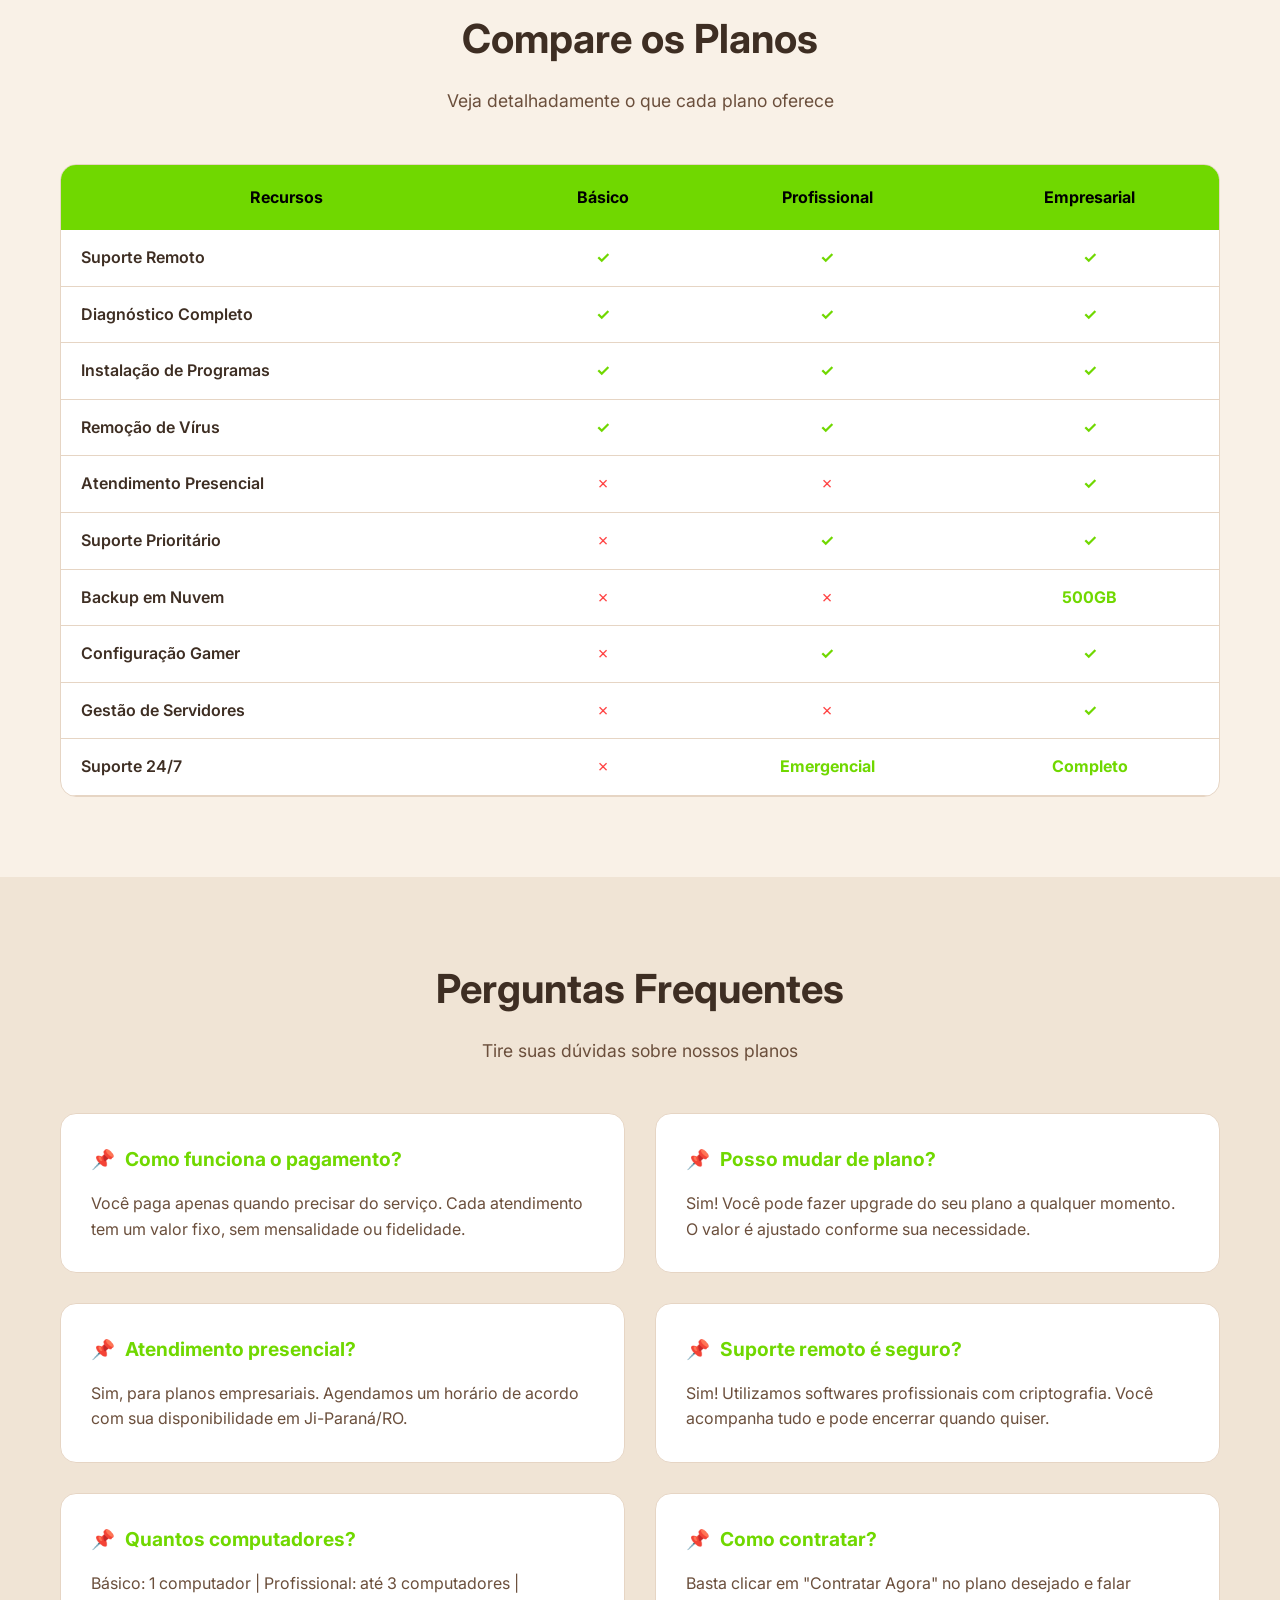
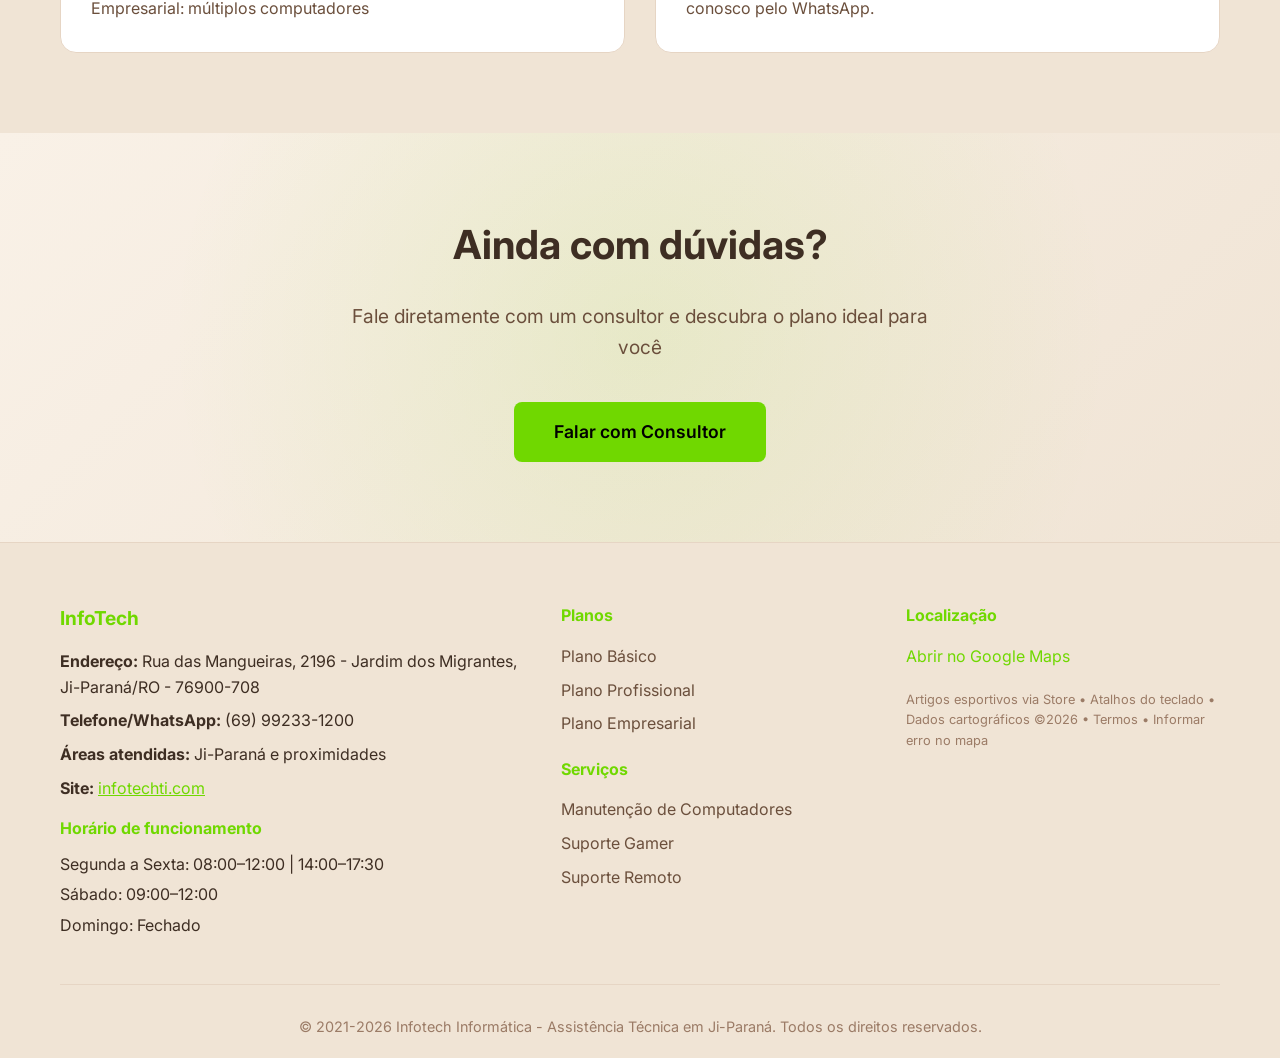
==== commit 5b575398: "Update planos.html" ====
--- a/planos.html
+++ b/planos.html
@@ -639,98 +639,59 @@
         </div>
     </section>
 
-    <!-- Footer Melhorado - Padrão InfoTech -->
+    <!-- Footer no padrão da imagem -->
     <footer class="footer">
         <div class="container">
-            <div class="footer-content">
+            <div class="footer-content" style="grid-template-columns: 1.5fr 1fr 1fr; gap: 30px;">
                 <!-- Coluna 1: Informações da Empresa -->
                 <div class="footer-info">
-                    <div class="logo" style="margin-bottom: 20px;">
-                        <a href="index.html" style="display: flex; align-items: center; gap: 10px; text-decoration: none;">
-                            <svg xmlns="http://www.w3.org/2000/svg" viewBox="0 0 495 307" style="height: 50px; width: auto;">
-                                <path fill="#70D800" d="M222.745285,239.754761 C246.537872,216.038010 270.079498,192.571945 293.621124,169.105896 C293.421875,168.717636 293.222626,168.329376 293.023376,167.941116 C284.604736,167.941116 276.183289,168.057663 267.769531,167.854858 C265.795441,167.807281 263.285004,167.251068 261.974579,165.960739 C249.271790,153.452545 236.770050,140.740097 224.224396,128.072617 C223.805557,127.649712 223.529282,127.085609 222.575073,125.698280 C225.200150,125.698280 226.938568,125.698280 228.677002,125.698280 C263.002350,125.698357 297.328217,125.776215 331.652100,125.552551 C334.432434,125.534431 337.732452,124.063713 339.869354,122.207161 C345.571930,117.252769 350.771851,111.719826 356.171539,106.416824 C355.959534,105.989998 355.747528,105.563179 355.535522,105.136353 C353.787567,105.136353 352.039581,105.136353 350.291595,105.136353 C302.302765,105.136360 254.313843,105.101982 206.325241,105.205635 C202.724503,105.213409 200.096313,104.278511 197.523666,101.681541 C185.107071,89.147591 172.499832,76.802490 159.012894,63.452721 C259.357056,63.452721 358.293274,63.452721 456.393646,63.452721 C387.390411,132.292953 317.910614,201.608643 248.779785,270.576172 C240.184494,262.019440 230.456482,252.335052 220.455856,242.379318 C220.817825,241.957809 221.656067,240.981628 222.745285,239.754761 Z"/>
-                                <path fill="#FDFDFD" d="M130.154877,93.845566 C159.887604,123.726234 189.369247,153.357986 218.434036,182.570740 C208.674072,192.375626 198.863022,202.231827 189.483292,211.654724 C140.371140,162.594177 90.702187,112.977386 40.639870,62.967648 C43.530575,62.967648 46.271526,62.967667 49.012474,62.967644 C64.507103,62.967514 80.003265,62.862083 95.494614,63.087418 C97.671600,63.119083 100.334152,64.241531 101.905914,65.757172 C111.378670,74.891678 120.598999,84.287964 130.154877,93.845566 Z"/>
-                                <path fill="#6FD401" d="M128.945892,58.444138 C128.946121,59.977589 128.946121,61.082783 128.946121,63.141567 C122.710358,57.057999 117.160370,51.687561 111.692055,46.235203 C111.187492,45.732128 111.009048,44.707996 111.006310,43.924664 C110.964531,31.952517 110.977226,19.980181 110.977226,7.517497 C113.155807,7.419791 114.932854,7.270594 116.709915,7.270365 C205.036148,7.258996 293.362427,7.299698 381.688416,7.154734 C386.563965,7.146732 387.960419,8.542521 387.744537,13.316285 C387.368500,21.631964 387.526855,29.979160 387.695557,38.308399 C387.760590,41.518925 386.778961,42.833031 383.437988,42.656193 C379.130524,42.428192 374.801880,42.600662 369.529968,42.600662 C369.529968,38.201607 369.346680,34.114761 369.585327,30.052706 C369.793457,26.509773 368.830505,25.052996 364.915039,25.058144 C287.588043,25.159840 210.260910,25.133030 132.933792,25.144915 C131.800659,25.145090 130.667557,25.304541 128.945648,25.433884 C128.945648,36.462723 128.945648,47.239300 128.945892,58.444138 Z"/>
-                                <path fill="#6FD401" d="M381.840363,284.091797 C343.763153,284.091766 306.164185,284.091766 268.565186,284.091766 C268.341461,283.733246 268.117706,283.374756 267.893951,283.016235 C273.370117,277.604309 278.732269,272.067047 284.422394,266.890259 C285.510010,265.900757 287.890289,266.140625 289.674774,266.137451 C313.997772,266.094482 338.320862,266.108521 362.643951,266.108551 C364.617828,266.108551 366.591705,266.108582 369.139618,266.108582 C369.285767,263.827606 369.512573,261.919586 369.514465,260.011353 C369.538452,235.521713 369.598755,211.031601 369.458771,186.542725 C369.436951,182.732498 370.530487,179.952499 373.325317,177.360962 C377.823456,173.190018 381.978821,168.649399 387.143768,163.383209 C387.143768,204.225449 387.143768,243.813232 387.143768,283.841370 C385.526123,283.925354 383.922363,284.008606 381.840363,284.091797 Z"/>
-                                <path fill="#70D601" d="M110.963837,179.010071 C110.963821,174.022583 110.963821,169.532761 110.963821,163.385651 C115.888924,168.283279 119.690781,172.538086 123.994522,176.203598 C127.905197,179.534332 129.113144,183.278595 129.056808,188.364395 C128.792969,212.186005 128.939636,236.012146 128.939651,259.836670 C128.939667,261.650757 128.939651,263.464844 128.939651,266.114624 C131.194458,266.114624 133.108521,266.114624 135.022583,266.114624 C159.680130,266.114685 184.338043,266.177765 208.994843,266.042603 C212.447266,266.023682 214.905930,267.011505 217.290237,269.495850 C221.649994,274.038574 226.364777,278.240601 230.931503,282.584686 C230.710999,282.944305 230.490494,283.303894 230.269974,283.663513 C190.783432,283.663513 151.296875,283.663513 110.963860,283.663513 C110.963860,248.981216 110.963860,214.244476 110.963837,179.010071 Z"/>
-                            </svg>
-                            <span style="color: var(--text-primary); font-size: 1.3rem; font-weight: 700;">InfoTech</span>
-                        </a>
+                    <h3 style="color: var(--primary-green); margin-bottom: 15px; font-size: 1.2rem;">InfoTech</h3>
+                    
+                    <p style="margin-bottom: 8px;"><strong>Endereço:</strong> Rua das Mangueiras, 2196 - Jardim dos Migrantes, Ji-Paraná/RO - 76900-708</p>
+                    <p style="margin-bottom: 8px;"><strong>Telefone/WhatsApp:</strong> (69) 99233-1200</p>
+                    <p style="margin-bottom: 8px;"><strong>Áreas atendidas:</strong> Ji-Paraná e proximidades</p>
+                    <p style="margin-bottom: 15px;"><strong>Site:</strong> <a href="https://infotechti.com" target="_blank" style="color: var(--primary-green);">infotechti.com</a></p>
+                    
+                    <h4 style="color: var(--primary-green); margin: 15px 0 10px; font-size: 1rem;">Horário de funcionamento</h4>
+                    <p style="margin-bottom: 5px;">Segunda a Sexta: 08:00–12:00 | 14:00–17:30</p>
+                    <p style="margin-bottom: 5px;">Sábado: 09:00–12:00</p>
+                    <p style="margin-bottom: 5px;">Domingo: Fechado</p>
+                </div>
+
+                <!-- Coluna 2: Links Rápidos -->
+                <div>
+                    <h4 style="color: var(--primary-green); margin-bottom: 15px; font-size: 1rem;">Planos</h4>
+                    <ul style="list-style: none; margin-bottom: 20px;">
+                        <li style="margin-bottom: 8px;"><a href="planos.html#basico" style="color: var(--text-secondary); text-decoration: none;">Plano Básico</a></li>
+                        <li style="margin-bottom: 8px;"><a href="planos.html#profissional" style="color: var(--text-secondary); text-decoration: none;">Plano Profissional</a></li>
+                        <li style="margin-bottom: 8px;"><a href="planos.html#empresarial" style="color: var(--text-secondary); text-decoration: none;">Plano Empresarial</a></li>
+                    </ul>
+                    
+                    <h4 style="color: var(--primary-green); margin: 20px 0 15px; font-size: 1rem;">Serviços</h4>
+                    <ul style="list-style: none;">
+                        <li style="margin-bottom: 8px;"><a href="servicos.html" style="color: var(--text-secondary); text-decoration: none;">Manutenção de Computadores</a></li>
+                        <li style="margin-bottom: 8px;"><a href="servicos.html" style="color: var(--text-secondary); text-decoration: none;">Suporte Gamer</a></li>
+                        <li style="margin-bottom: 8px;"><a href="servicos.html" style="color: var(--text-secondary); text-decoration: none;">Suporte Remoto</a></li>
+                    </ul>
+                </div>
+
+                <!-- Coluna 3: Localização -->
+                <div>
+                    <h4 style="color: var(--primary-green); margin-bottom: 15px; font-size: 1rem;">Localização</h4>
+                    <div style="margin-bottom: 10px;">
+                        <a href="https://maps.app.goo.gl/YR4enmhAQEX1EMp2A" target="_blank" style="color: var(--primary-green); text-decoration: none;">Abrir no Google Maps</a>
                     </div>
                     
-                    <p><i>📍</i> <strong>Endereço:</strong> Rua das Mangueiras, 2196 - Jardim dos Migrantes, Ji-Paraná/RO - 76900-708</p>
-                    <p><i>📞</i> <strong>Telefone/WhatsApp:</strong> (69) 99233-1200</p>
-                    <p><i>🌍</i> <strong>Áreas atendidas:</strong> Ji-Paraná e proximidades</p>
-                    <p><i>🌐</i> <strong>Site:</strong> <a href="https://infotechti.com" target="_blank" style="color: var(--primary-green);">infotechti.com</a></p>
-                    
-                    <div class="business-hours">
-                        <h5>Horário de funcionamento</h5>
-                        <div class="hours-item">
-                            <span>Segunda a Sexta</span>
-                            <span>08:00–12:00 | 14:00–17:30</span>
-                        </div>
-                        <div class="hours-item">
-                            <span>Sábado</span>
-                            <span>09:00–12:00</span>
-                        </div>
-                        <div class="hours-item">
-                            <span>Domingo</span>
-                            <span>Fechado</span>
-                        </div>
-                    </div>
-                </div>
-
-                <!-- Coluna 2: Links Rápidos -->
-                <div class="footer-links">
-                    <div class="footer-column">
-                        <h4>Planos</h4>
-                        <ul>
-                            <li><a href="planos.html#basico">Plano Básico</a></li>
-                            <li><a href="planos.html#profissional">Plano Profissional</a></li>
-                            <li><a href="planos.html#empresarial">Plano Empresarial</a></li>
-                        </ul>
-                    </div>
-                    <div class="footer-column">
-                        <h4>Serviços</h4>
-                        <ul>
-                            <li><a href="servicos.html">Manutenção de Computadores</a></li>
-                            <li><a href="servicos.html">Suporte Gamer</a></li>
-                            <li><a href="servicos.html">Suporte Remoto</a></li>
-                        </ul>
-                    </div>
-                    <div class="footer-column">
-                        <h4>Empresa</h4>
-                        <ul>
-                            <li><a href="sobre.html">Sobre Nós</a></li>
-                            <li><a href="sobre.html#equipe">Nossa Equipe</a></li>
-                            <li><a href="sobre.html#historia">Nossa História</a></li>
-                        </ul>
-                    </div>
-                </div>
-
-                <!-- Coluna 3: Localização e Mapa -->
-                <div class="footer-info">
-                    <h4>Localização</h4>
-                    <div class="map-container">
-                        <iframe 
-                            src="https://www.google.com/maps/embed?pb=!1m14!1m8!1m3!1d3284.196410093257!2d-61.96687635978728!3d-10.876726595283571!3m2!1i1024!2i768!4f13.1!3m3!1m2!1s0x93c99b94067f77a9%3A0x40ff18c77f8d7c9a!2sInfotech%20Inform%C3%A1tica!5e0!3m2!1spt-BR!2sbr!4v1772728341971!5m2!1spt-BR!2sbr" 
-                            width="600" 
-                            height="450" 
-                            style="border:0;" 
-                            allowfullscreen="" 
-                            loading="lazy" 
-                            referrerpolicy="no-referrer-when-downgrade"
-                            title="Mapa da Infotech Informática">
-                        </iframe>
-                    </div>
-                    <p style="margin-top: 10px; font-size: 0.9rem;">
-                        <a href="https://maps.app.goo.gl/YR4enmhAQEX1EMp2A" target="_blank" style="color: var(--primary-green);">Abrir no Google Maps</a>
+                    <!-- Textos adicionais conforme imagem -->
+                    <p style="color: var(--text-muted); font-size: 0.8rem; margin-top: 20px;">
+                        Artigos esportivos via Store • Atalhos do teclado • Dados cartográficos ©2026 • Termos • Informar erro no mapa
                     </p>
                 </div>
             </div>
             
-            <div class="footer-bottom">
-                <p>&copy; 2021-2026 Infotech Informática - Assistência Técnica em Ji-Paraná. Todos os direitos reservados.</p>
+            <!-- Copyright -->
+            <div style="text-align: center; padding-top: 30px; border-top: 1px solid var(--border-color); margin-top: 30px;">
+                <p style="color: var(--text-muted); font-size: 0.9rem;">© 2021-2026 Infotech Informática - Assistência Técnica em Ji-Paraná. Todos os direitos reservados.</p>
             </div>
         </div>
     </footer>
@@ -739,7 +700,7 @@
     <script src="js/widget-atendimento.js"></script>
     <script src="js/main.js"></script>
 
-    <!-- Script do modo claro/escuro (CORRIGIDO) -->
+    <!-- Script do modo claro/escuro -->
     <script>
         (function() {
             function setTheme(theme) {
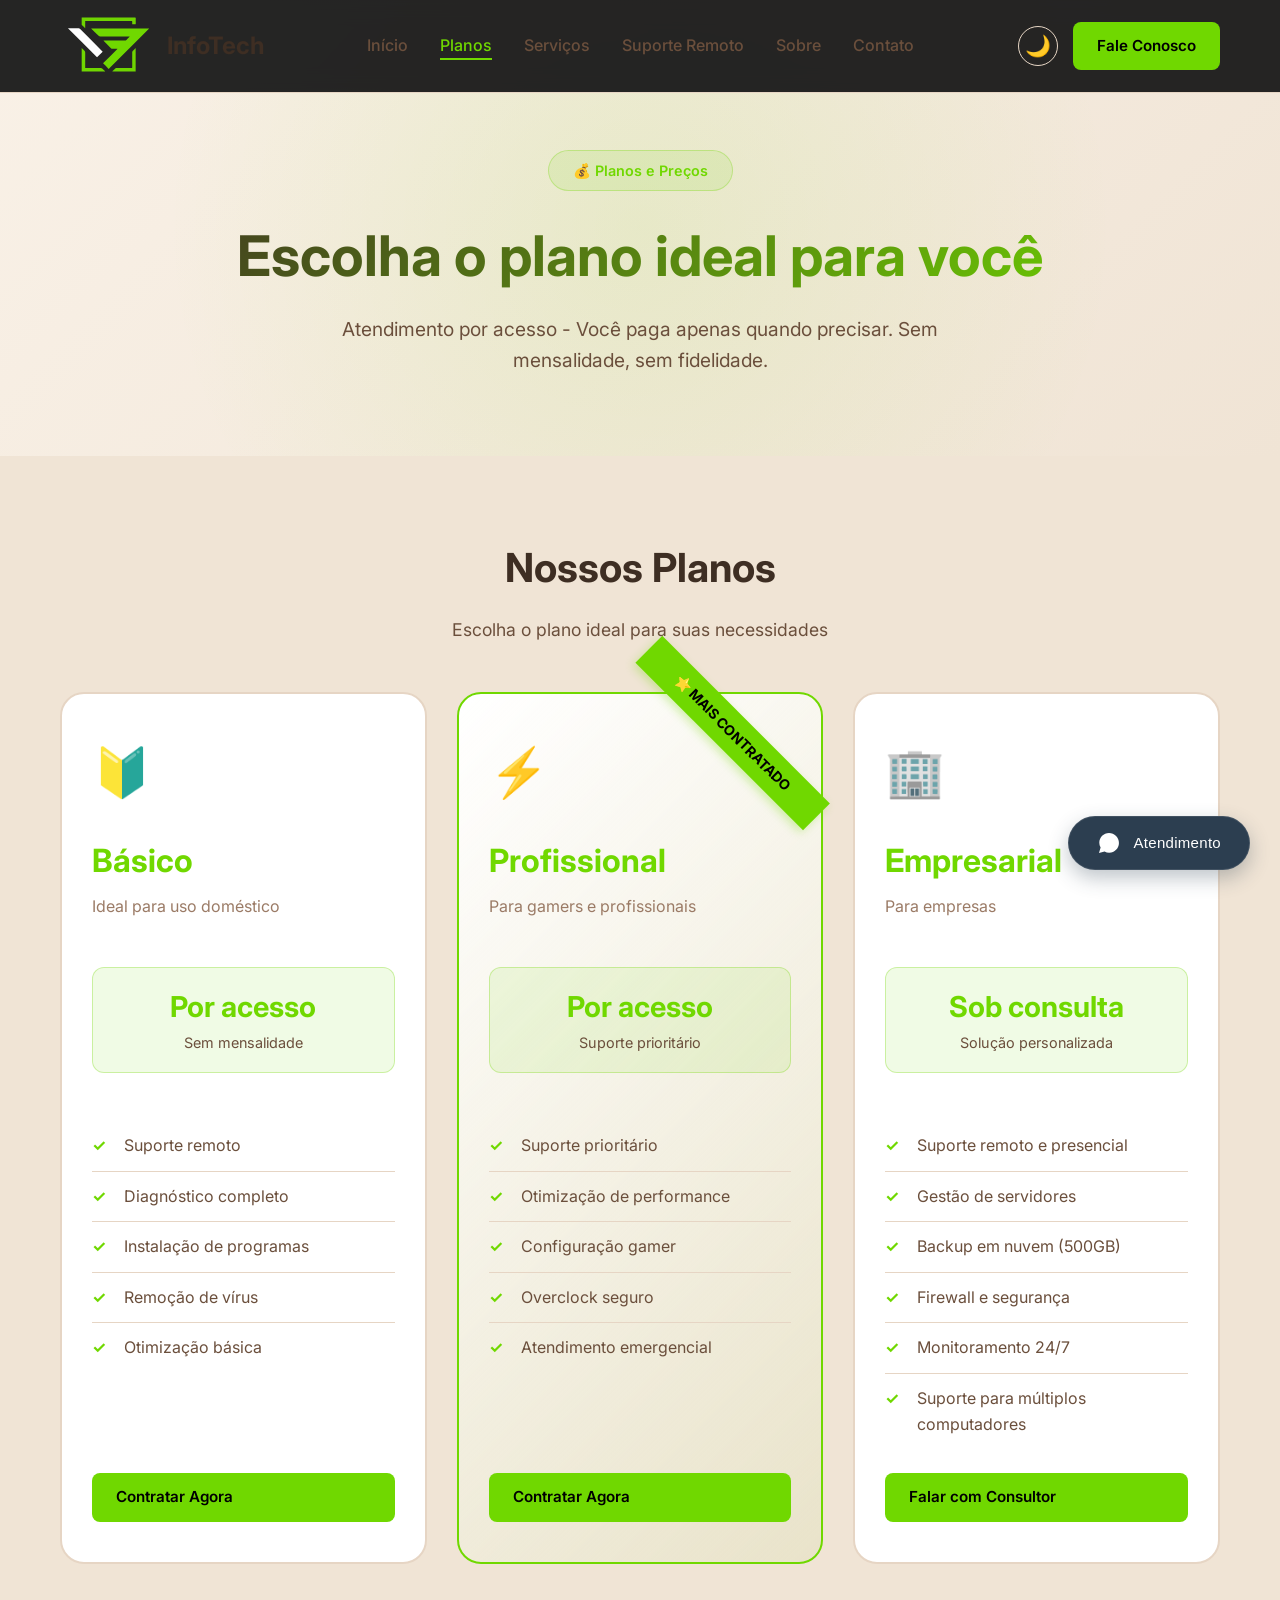
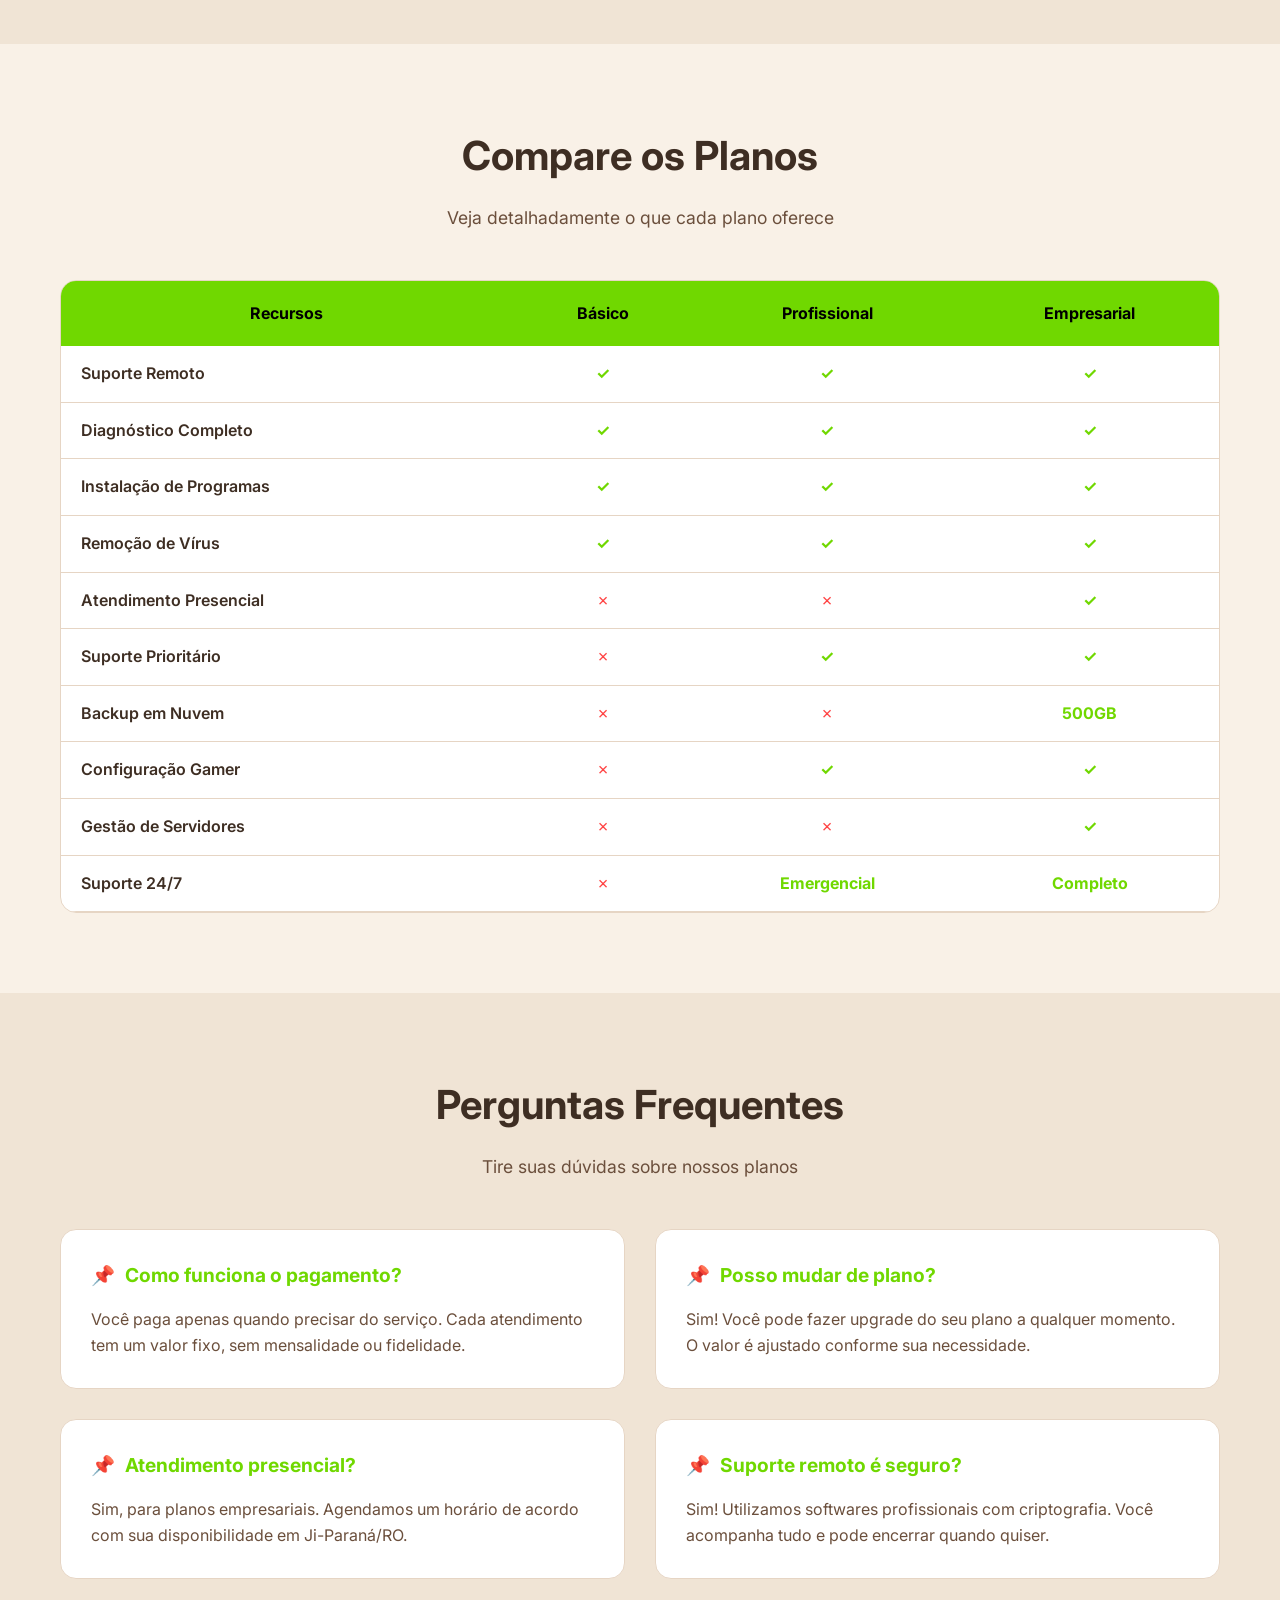
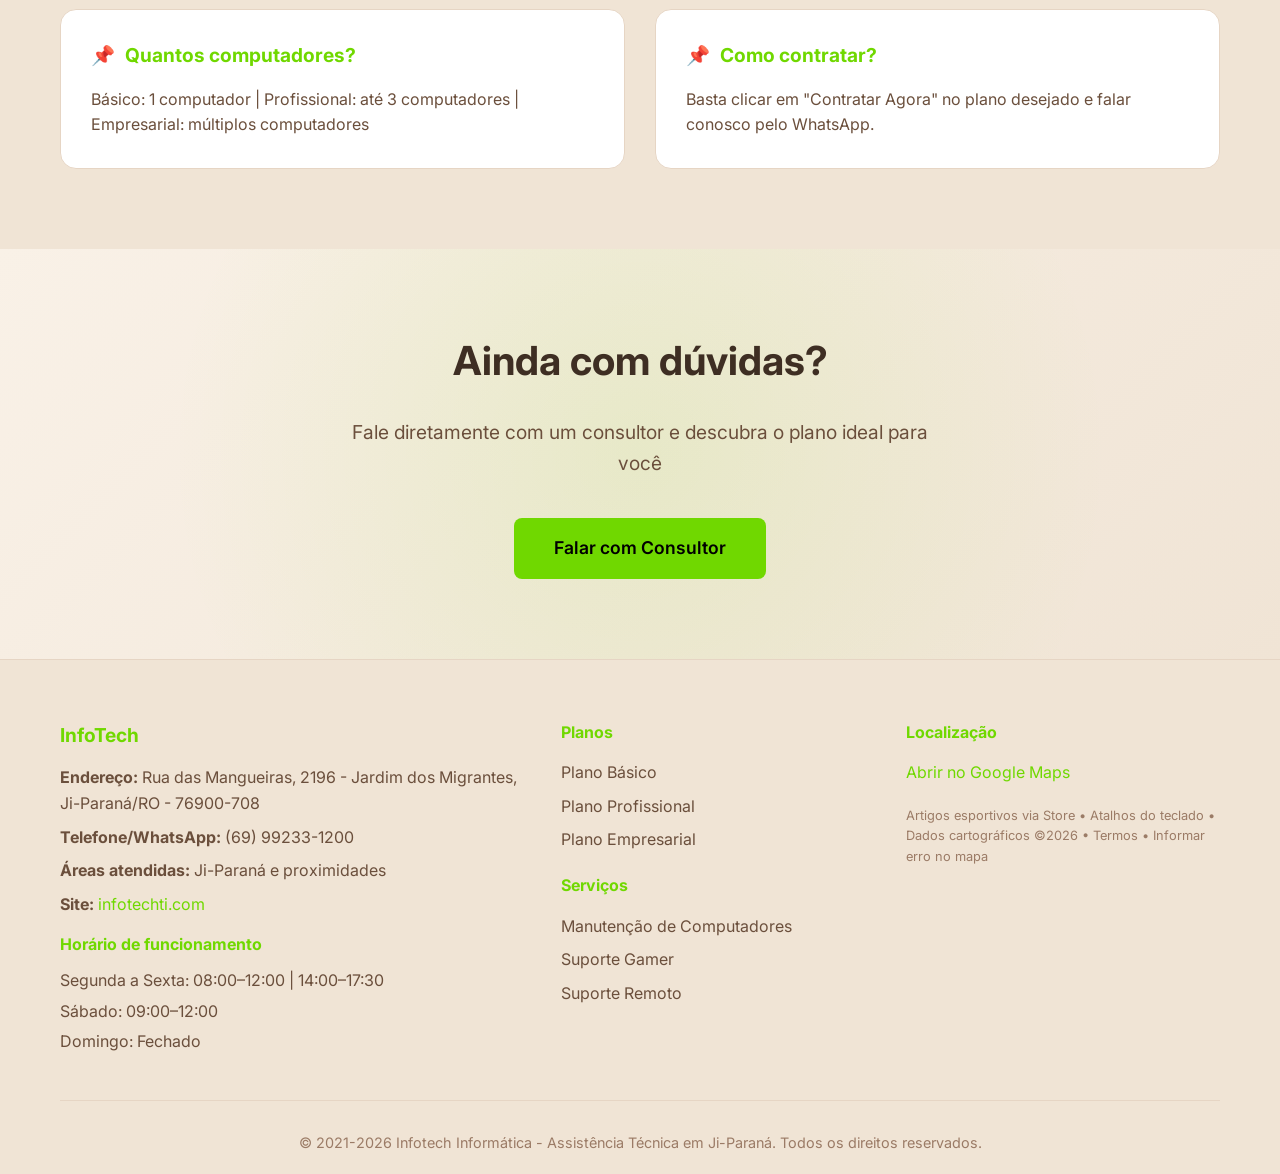
==== commit 83b81ca6: "Update planos.html" ====
--- a/planos.html
+++ b/planos.html
@@ -72,6 +72,22 @@
             background: var(--darker-bg);
         }
 
+        .section-title {
+            text-align: center;
+            margin-bottom: 1rem;
+            color: var(--text-primary);
+            animation: fadeInUp 0.6s ease forwards;
+            opacity: 0;
+        }
+
+        .section-subtitle {
+            text-align: center;
+            color: var(--text-secondary);
+            margin-bottom: 3rem;
+            animation: fadeInUp 0.6s ease 0.1s forwards;
+            opacity: 0;
+        }
+
         .planos-grid {
             display: grid;
             grid-template-columns: repeat(3, 1fr);
@@ -202,24 +218,14 @@
             background: var(--dark-bg);
         }
 
-        .section-title {
-            text-align: center;
-            margin-bottom: 1rem;
-            color: var(--text-primary);
-        }
-
-        .section-subtitle {
-            text-align: center;
-            color: var(--text-secondary);
-            margin-bottom: 3rem;
-        }
-
         .tabela-wrapper {
             overflow-x: auto;
             background: var(--card-bg);
             border-radius: 16px;
             border: 1px solid var(--border-color);
             margin-top: 40px;
+            animation: fadeInUp 0.6s ease 0.2s forwards;
+            opacity: 0;
         }
 
         table {
@@ -366,8 +372,77 @@
             }
         }
 
+        /* Footer */
+        .footer {
+            background: var(--footer-bg);
+            padding: 60px 0 20px;
+            border-top: 1px solid var(--border-color);
+        }
+
+        .footer-content {
+            display: grid;
+            grid-template-columns: 1.5fr 1fr 1fr;
+            gap: 30px;
+            margin-bottom: 40px;
+        }
+
+        .footer-info h3, .footer-info h4 {
+            color: var(--primary-green);
+        }
+
+        .footer-info p {
+            color: var(--text-secondary);
+            line-height: 1.6;
+        }
+
+        .footer-info a {
+            color: var(--primary-green);
+            text-decoration: none;
+        }
+
+        .footer-info a:hover {
+            text-decoration: underline;
+        }
+
+        .footer-links {
+            display: grid;
+            grid-template-columns: 1fr;
+            gap: 20px;
+        }
+
+        .footer-column ul {
+            list-style: none;
+        }
+
+        .footer-column li {
+            margin-bottom: 8px;
+        }
+
+        .footer-column a {
+            color: var(--text-secondary);
+            text-decoration: none;
+            transition: color 0.3s;
+        }
+
+        .footer-column a:hover {
+            color: var(--primary-green);
+        }
+
+        .footer-bottom {
+            text-align: center;
+            padding-top: 30px;
+            border-top: 1px solid var(--border-color);
+            color: var(--text-muted);
+            font-size: 0.9rem;
+        }
+
         /* Responsividade */
         @media (max-width: 968px) {
+            .footer-content {
+                grid-template-columns: 1fr;
+                gap: 30px;
+            }
+            
             .planos-grid {
                 grid-template-columns: repeat(2, 1fr);
             }
@@ -479,6 +554,9 @@
     <!-- Planos Section -->
     <section class="planos-section">
         <div class="container">
+            <h2 class="section-title">Nossos Planos</h2>
+            <p class="section-subtitle">Escolha o plano ideal para suas necessidades</p>
+            
             <div class="planos-grid">
                 <!-- Plano Básico -->
                 <div class="plano-card" id="basico">
@@ -642,7 +720,7 @@
     <!-- Footer no padrão da imagem -->
     <footer class="footer">
         <div class="container">
-            <div class="footer-content" style="grid-template-columns: 1.5fr 1fr 1fr; gap: 30px;">
+            <div class="footer-content">
                 <!-- Coluna 1: Informações da Empresa -->
                 <div class="footer-info">
                     <h3 style="color: var(--primary-green); margin-bottom: 15px; font-size: 1.2rem;">InfoTech</h3>
@@ -690,8 +768,8 @@
             </div>
             
             <!-- Copyright -->
-            <div style="text-align: center; padding-top: 30px; border-top: 1px solid var(--border-color); margin-top: 30px;">
-                <p style="color: var(--text-muted); font-size: 0.9rem;">© 2021-2026 Infotech Informática - Assistência Técnica em Ji-Paraná. Todos os direitos reservados.</p>
+            <div class="footer-bottom">
+                <p>© 2021-2026 Infotech Informática - Assistência Técnica em Ji-Paraná. Todos os direitos reservados.</p>
             </div>
         </div>
     </footer>
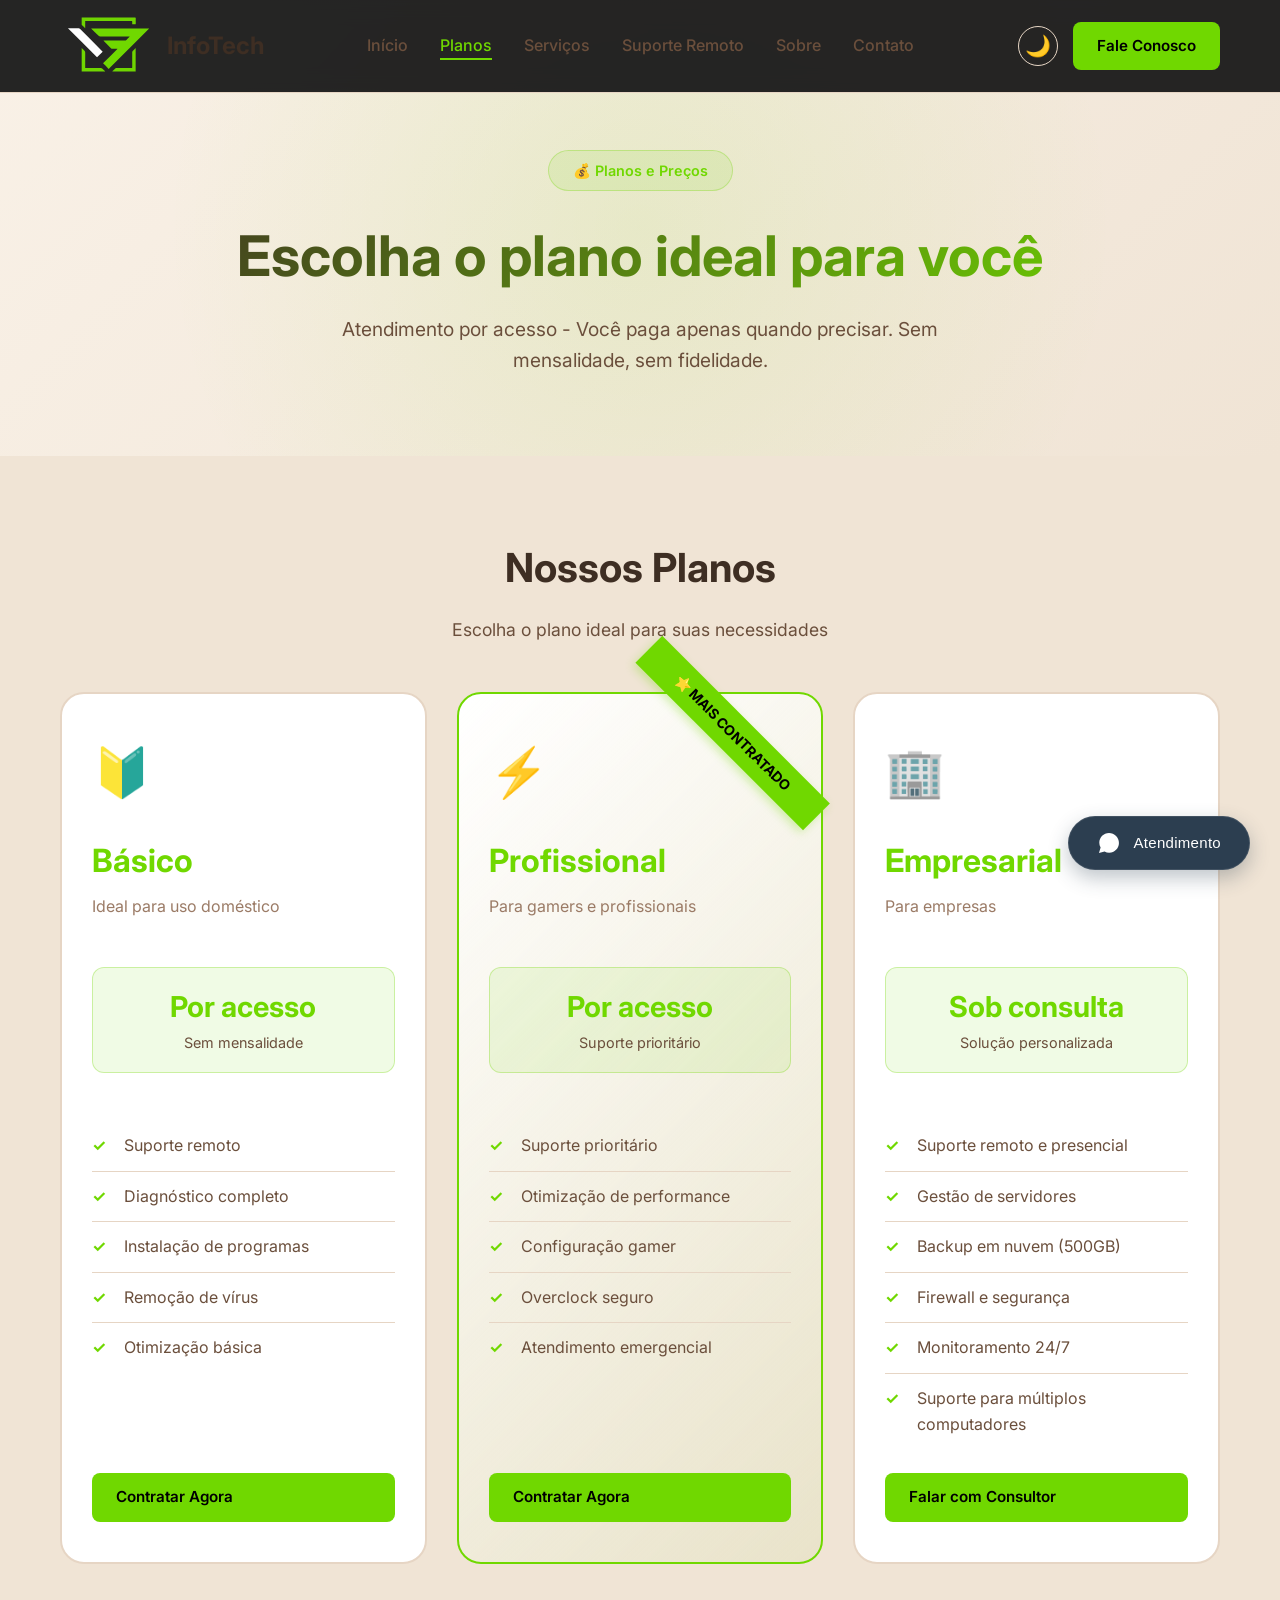
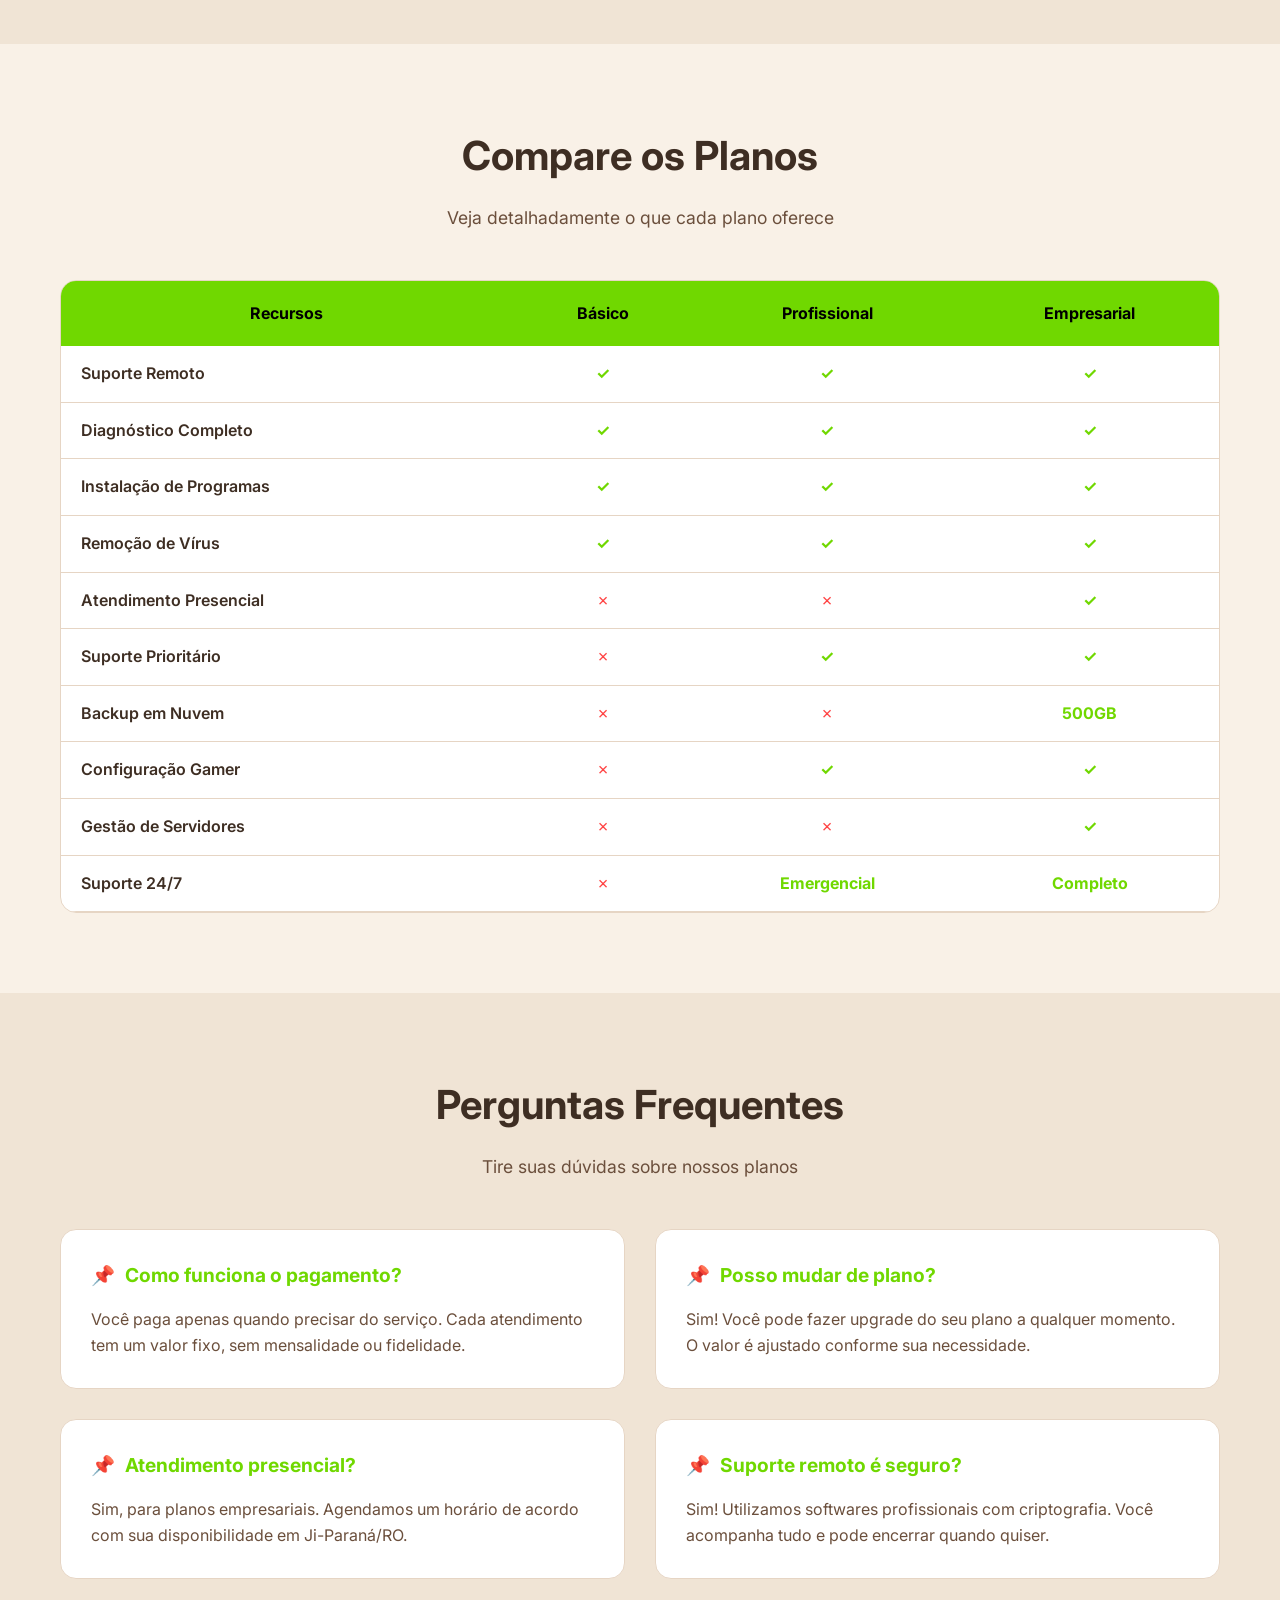
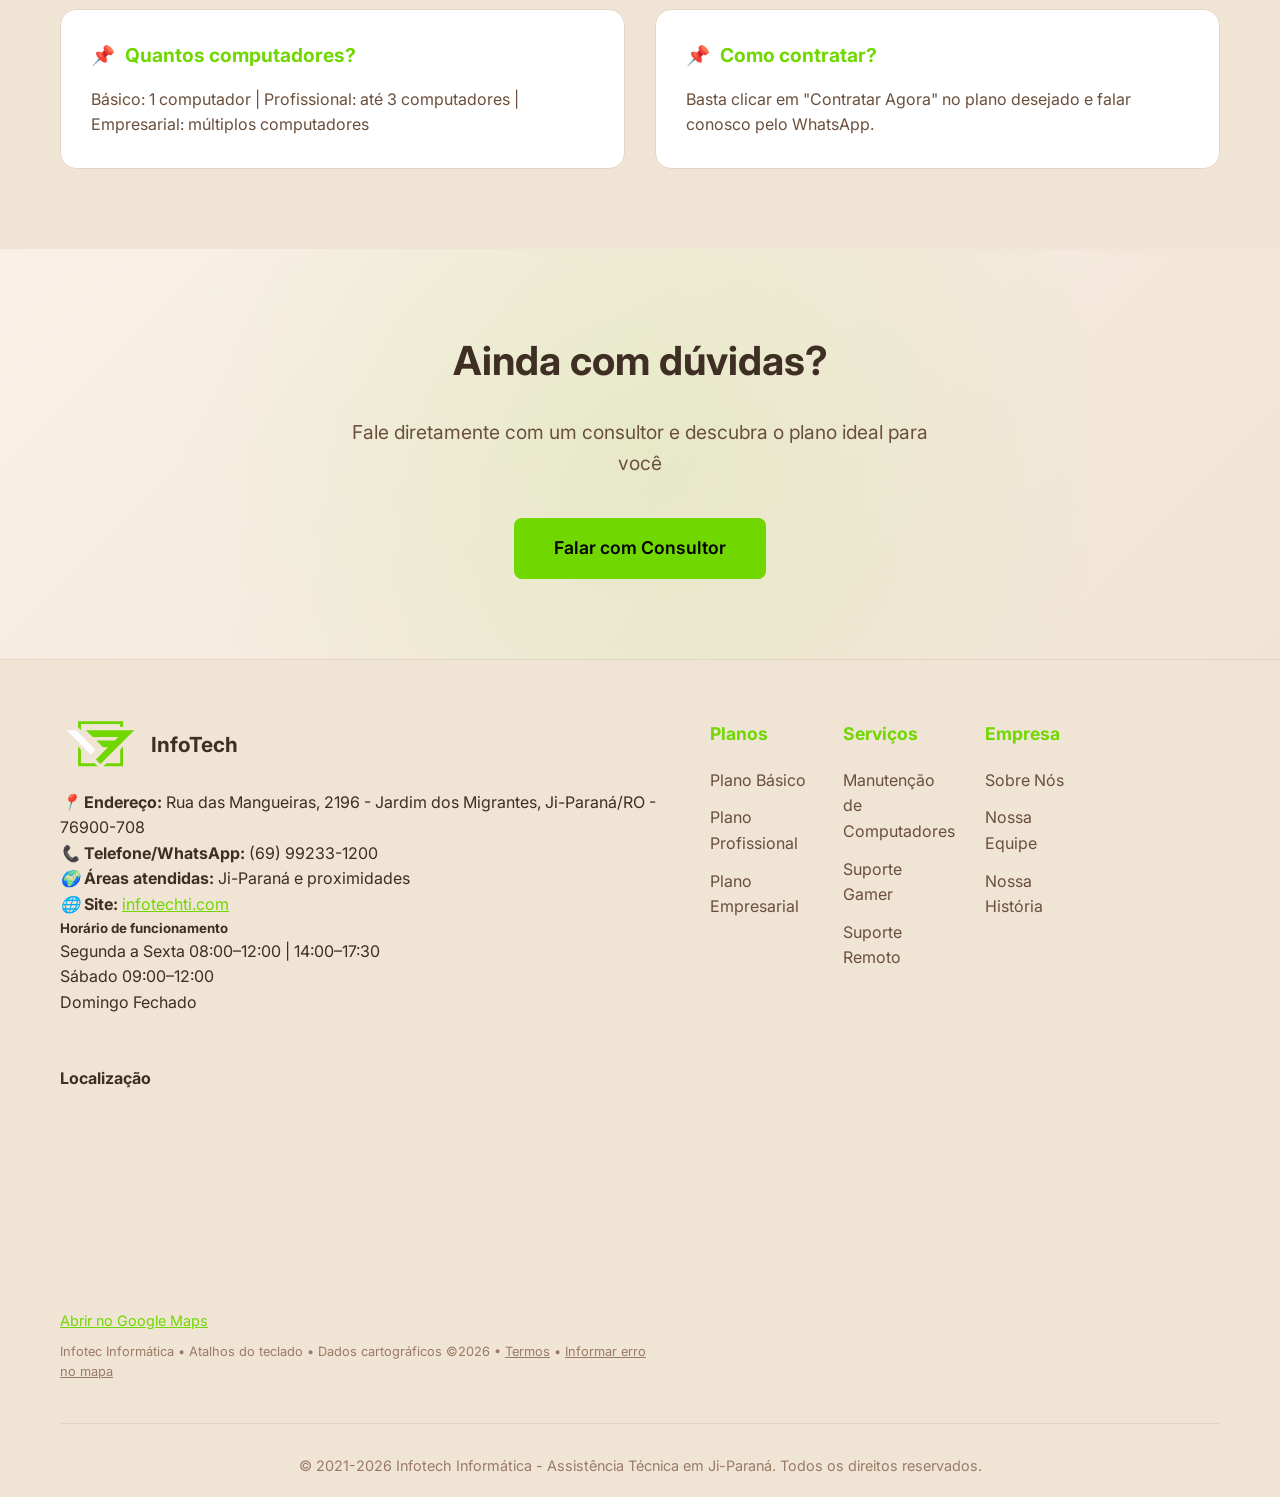
==== commit e2611ae6: "Update planos.html" ====
--- a/planos.html
+++ b/planos.html
@@ -372,77 +372,8 @@
             }
         }
 
-        /* Footer */
-        .footer {
-            background: var(--footer-bg);
-            padding: 60px 0 20px;
-            border-top: 1px solid var(--border-color);
-        }
-
-        .footer-content {
-            display: grid;
-            grid-template-columns: 1.5fr 1fr 1fr;
-            gap: 30px;
-            margin-bottom: 40px;
-        }
-
-        .footer-info h3, .footer-info h4 {
-            color: var(--primary-green);
-        }
-
-        .footer-info p {
-            color: var(--text-secondary);
-            line-height: 1.6;
-        }
-
-        .footer-info a {
-            color: var(--primary-green);
-            text-decoration: none;
-        }
-
-        .footer-info a:hover {
-            text-decoration: underline;
-        }
-
-        .footer-links {
-            display: grid;
-            grid-template-columns: 1fr;
-            gap: 20px;
-        }
-
-        .footer-column ul {
-            list-style: none;
-        }
-
-        .footer-column li {
-            margin-bottom: 8px;
-        }
-
-        .footer-column a {
-            color: var(--text-secondary);
-            text-decoration: none;
-            transition: color 0.3s;
-        }
-
-        .footer-column a:hover {
-            color: var(--primary-green);
-        }
-
-        .footer-bottom {
-            text-align: center;
-            padding-top: 30px;
-            border-top: 1px solid var(--border-color);
-            color: var(--text-muted);
-            font-size: 0.9rem;
-        }
-
         /* Responsividade */
-        @media (max-width: 968px) {
-            .footer-content {
-                grid-template-columns: 1fr;
-                gap: 30px;
-            }
-            
+        @media (max-width: 968px) {            
             .planos-grid {
                 grid-template-columns: repeat(2, 1fr);
             }
@@ -717,59 +648,101 @@
         </div>
     </section>
 
-    <!-- Footer no padrão da imagem -->
+    <!-- FOOTER PADRÃO - IGUAL AO INDEX -->
     <footer class="footer">
         <div class="container">
             <div class="footer-content">
                 <!-- Coluna 1: Informações da Empresa -->
                 <div class="footer-info">
-                    <h3 style="color: var(--primary-green); margin-bottom: 15px; font-size: 1.2rem;">InfoTech</h3>
-                    
-                    <p style="margin-bottom: 8px;"><strong>Endereço:</strong> Rua das Mangueiras, 2196 - Jardim dos Migrantes, Ji-Paraná/RO - 76900-708</p>
-                    <p style="margin-bottom: 8px;"><strong>Telefone/WhatsApp:</strong> (69) 99233-1200</p>
-                    <p style="margin-bottom: 8px;"><strong>Áreas atendidas:</strong> Ji-Paraná e proximidades</p>
-                    <p style="margin-bottom: 15px;"><strong>Site:</strong> <a href="https://infotechti.com" target="_blank" style="color: var(--primary-green);">infotechti.com</a></p>
-                    
-                    <h4 style="color: var(--primary-green); margin: 15px 0 10px; font-size: 1rem;">Horário de funcionamento</h4>
-                    <p style="margin-bottom: 5px;">Segunda a Sexta: 08:00–12:00 | 14:00–17:30</p>
-                    <p style="margin-bottom: 5px;">Sábado: 09:00–12:00</p>
-                    <p style="margin-bottom: 5px;">Domingo: Fechado</p>
-                </div>
-
-                <!-- Coluna 2: Links Rápidos -->
-                <div>
-                    <h4 style="color: var(--primary-green); margin-bottom: 15px; font-size: 1rem;">Planos</h4>
-                    <ul style="list-style: none; margin-bottom: 20px;">
-                        <li style="margin-bottom: 8px;"><a href="planos.html#basico" style="color: var(--text-secondary); text-decoration: none;">Plano Básico</a></li>
-                        <li style="margin-bottom: 8px;"><a href="planos.html#profissional" style="color: var(--text-secondary); text-decoration: none;">Plano Profissional</a></li>
-                        <li style="margin-bottom: 8px;"><a href="planos.html#empresarial" style="color: var(--text-secondary); text-decoration: none;">Plano Empresarial</a></li>
-                    </ul>
-                    
-                    <h4 style="color: var(--primary-green); margin: 20px 0 15px; font-size: 1rem;">Serviços</h4>
-                    <ul style="list-style: none;">
-                        <li style="margin-bottom: 8px;"><a href="servicos.html" style="color: var(--text-secondary); text-decoration: none;">Manutenção de Computadores</a></li>
-                        <li style="margin-bottom: 8px;"><a href="servicos.html" style="color: var(--text-secondary); text-decoration: none;">Suporte Gamer</a></li>
-                        <li style="margin-bottom: 8px;"><a href="servicos.html" style="color: var(--text-secondary); text-decoration: none;">Suporte Remoto</a></li>
-                    </ul>
-                </div>
-
-                <!-- Coluna 3: Localização -->
-                <div>
-                    <h4 style="color: var(--primary-green); margin-bottom: 15px; font-size: 1rem;">Localização</h4>
-                    <div style="margin-bottom: 10px;">
-                        <a href="https://maps.app.goo.gl/YR4enmhAQEX1EMp2A" target="_blank" style="color: var(--primary-green); text-decoration: none;">Abrir no Google Maps</a>
-                    </div>
-                    
-                    <!-- Textos adicionais conforme imagem -->
-                    <p style="color: var(--text-muted); font-size: 0.8rem; margin-top: 20px;">
-                        Artigos esportivos via Store • Atalhos do teclado • Dados cartográficos ©2026 • Termos • Informar erro no mapa
+                    <div class="logo" style="margin-bottom: 20px;">
+                        <a href="index.html" style="display: flex; align-items: center; gap: 10px; text-decoration: none;">
+                            <svg xmlns="http://www.w3.org/2000/svg" viewBox="0 0 495 307" style="height: 50px; width: auto;">
+                                <path fill="#70D800" d="M222.745285,239.754761 C246.537872,216.038010 270.079498,192.571945 293.621124,169.105896 C293.421875,168.717636 293.222626,168.329376 293.023376,167.941116 C284.604736,167.941116 276.183289,168.057663 267.769531,167.854858 C265.795441,167.807281 263.285004,167.251068 261.974579,165.960739 C249.271790,153.452545 236.770050,140.740097 224.224396,128.072617 C223.805557,127.649712 223.529282,127.085609 222.575073,125.698280 C225.200150,125.698280 226.938568,125.698280 228.677002,125.698280 C263.002350,125.698357 297.328217,125.776215 331.652100,125.552551 C334.432434,125.534431 337.732452,124.063713 339.869354,122.207161 C345.571930,117.252769 350.771851,111.719826 356.171539,106.416824 C355.959534,105.989998 355.747528,105.563179 355.535522,105.136353 C353.787567,105.136353 352.039581,105.136353 350.291595,105.136353 C302.302765,105.136360 254.313843,105.101982 206.325241,105.205635 C202.724503,105.213409 200.096313,104.278511 197.523666,101.681541 C185.107071,89.147591 172.499832,76.802490 159.012894,63.452721 C259.357056,63.452721 358.293274,63.452721 456.393646,63.452721 C387.390411,132.292953 317.910614,201.608643 248.779785,270.576172 C240.184494,262.019440 230.456482,252.335052 220.455856,242.379318 C220.817825,241.957809 221.656067,240.981628 222.745285,239.754761 Z"/>
+                                <path fill="#FDFDFD" d="M130.154877,93.845566 C159.887604,123.726234 189.369247,153.357986 218.434036,182.570740 C208.674072,192.375626 198.863022,202.231827 189.483292,211.654724 C140.371140,162.594177 90.702187,112.977386 40.639870,62.967648 C43.530575,62.967648 46.271526,62.967667 49.012474,62.967644 C64.507103,62.967514 80.003265,62.862083 95.494614,63.087418 C97.671600,63.119083 100.334152,64.241531 101.905914,65.757172 C111.378670,74.891678 120.598999,84.287964 130.154877,93.845566 Z"/>
+                                <path fill="#6FD401" d="M128.945892,58.444138 C128.946121,59.977589 128.946121,61.082783 128.946121,63.141567 C122.710358,57.057999 117.160370,51.687561 111.692055,46.235203 C111.187492,45.732128 111.009048,44.707996 111.006310,43.924664 C110.964531,31.952517 110.977226,19.980181 110.977226,7.517497 C113.155807,7.419791 114.932854,7.270594 116.709915,7.270365 C205.036148,7.258996 293.362427,7.299698 381.688416,7.154734 C386.563965,7.146732 387.960419,8.542521 387.744537,13.316285 C387.368500,21.631964 387.526855,29.979160 387.695557,38.308399 C387.760590,41.518925 386.778961,42.833031 383.437988,42.656193 C379.130524,42.428192 374.801880,42.600662 369.529968,42.600662 C369.529968,38.201607 369.346680,34.114761 369.585327,30.052706 C369.793457,26.509773 368.830505,25.052996 364.915039,25.058144 C287.588043,25.159840 210.260910,25.133030 132.933792,25.144915 C131.800659,25.145090 130.667557,25.304541 128.945648,25.433884 C128.945648,36.462723 128.945648,47.239300 128.945892,58.444138 Z"/>
+                                <path fill="#6FD401" d="M381.840363,284.091797 C343.763153,284.091766 306.164185,284.091766 268.565186,284.091766 C268.341461,283.733246 268.117706,283.374756 267.893951,283.016235 C273.370117,277.604309 278.732269,272.067047 284.422394,266.890259 C285.510010,265.900757 287.890289,266.140625 289.674774,266.137451 C313.997772,266.094482 338.320862,266.108521 362.643951,266.108551 C364.617828,266.108551 366.591705,266.108582 369.139618,266.108582 C369.285767,263.827606 369.512573,261.919586 369.514465,260.011353 C369.538452,235.521713 369.598755,211.031601 369.458771,186.542725 C369.436951,182.732498 370.530487,179.952499 373.325317,177.360962 C377.823456,173.190018 381.978821,168.649399 387.143768,163.383209 C387.143768,204.225449 387.143768,243.813232 387.143768,283.841370 C385.526123,283.925354 383.922363,284.008606 381.840363,284.091797 Z"/>
+                                <path fill="#70D601" d="M110.963837,179.010071 C110.963821,174.022583 110.963821,169.532761 110.963821,163.385651 C115.888924,168.283279 119.690781,172.538086 123.994522,176.203598 C127.905197,179.534332 129.113144,183.278595 129.056808,188.364395 C128.792969,212.186005 128.939636,236.012146 128.939651,259.836670 C128.939667,261.650757 128.939651,263.464844 128.939651,266.114624 C131.194458,266.114624 133.108521,266.114624 135.022583,266.114624 C159.680130,266.114685 184.338043,266.177765 208.994843,266.042603 C212.447266,266.023682 214.905930,267.011505 217.290237,269.495850 C221.649994,274.038574 226.364777,278.240601 230.931503,282.584686 C230.710999,282.944305 230.490494,283.303894 230.269974,283.663513 C190.783432,283.663513 151.296875,283.663513 110.963860,283.663513 C110.963860,248.981216 110.963860,214.244476 110.963837,179.010071 Z"/>
+                            </svg>
+                            <span style="color: var(--text-primary); font-size: 1.3rem; font-weight: 700;">InfoTech</span>
+                        </a>
+                    </div>
+                    
+                    <p><i>📍</i> <strong>Endereço:</strong> Rua das Mangueiras, 2196 - Jardim dos Migrantes, Ji-Paraná/RO - 76900-708</p>
+                    <p><i>📞</i> <strong>Telefone/WhatsApp:</strong> (69) 99233-1200</p>
+                    <p><i>🌍</i> <strong>Áreas atendidas:</strong> Ji-Paraná e proximidades</p>
+                    <p><i>🌐</i> <strong>Site:</strong> <a href="https://infotechti.com" target="_blank" style="color: var(--primary-green);">infotechti.com</a></p>
+                    
+                    <div class="business-hours">
+                        <h5>Horário de funcionamento</h5>
+                        <div class="hours-item">
+                            <span>Segunda a Sexta</span>
+                            <span>08:00–12:00 | 14:00–17:30</span>
+                        </div>
+                        <div class="hours-item">
+                            <span>Sábado</span>
+                            <span>09:00–12:00</span>
+                        </div>
+                        <div class="hours-item">
+                            <span>Domingo</span>
+                            <span>Fechado</span>
+                        </div>
+                    </div>
+                </div>
+
+                <!-- Coluna 2: Links Rápidos (Planos e Serviços) -->
+                <div class="footer-links">
+                    <div class="footer-column">
+                        <h4>Planos</h4>
+                        <ul>
+                            <li><a href="planos.html#basico">Plano Básico</a></li>
+                            <li><a href="planos.html#profissional">Plano Profissional</a></li>
+                            <li><a href="planos.html#empresarial">Plano Empresarial</a></li>
+                        </ul>
+                    </div>
+                    <div class="footer-column">
+                        <h4>Serviços</h4>
+                        <ul>
+                            <li><a href="servicos.html">Manutenção de Computadores</a></li>
+                            <li><a href="servicos.html">Suporte Gamer</a></li>
+                            <li><a href="servicos.html">Suporte Remoto</a></li>
+                        </ul>
+                    </div>
+                    <div class="footer-column">
+                        <h4>Empresa</h4>
+                        <ul>
+                            <li><a href="sobre.html">Sobre Nós</a></li>
+                            <li><a href="sobre.html#equipe">Nossa Equipe</a></li>
+                            <li><a href="sobre.html#historia">Nossa História</a></li>
+                        </ul>
+                    </div>
+                </div>
+
+                <!-- Coluna 3: Localização com Mapa -->
+                <div class="footer-info">
+                    <h4>Localização</h4>
+                    <div class="map-container">
+                        <iframe 
+                            src="https://www.google.com/maps/embed?pb=!1m14!1m8!1m3!1d3284.196410093257!2d-61.96687635978728!3d-10.876726595283571!3m2!1i1024!2i768!4f13.1!3m3!1m2!1s0x93c99b94067f77a9%3A0x40ff18c77f8d7c9a!2sInfotech%20Inform%C3%A1tica!5e0!3m2!1spt-BR!2sbr!4v1772728341971!5m2!1spt-BR!2sbr" 
+                            width="600" 
+                            height="200" 
+                            style="border:0;" 
+                            allowfullscreen="" 
+                            loading="lazy" 
+                            referrerpolicy="no-referrer-when-downgrade"
+                            title="Mapa da Infotech Informática">
+                        </iframe>
+                    </div>
+                    <p style="margin-top: 10px; font-size: 0.9rem;">
+                        <a href="https://maps.app.goo.gl/YR4enmhAQEX1EMp2A" target="_blank" style="color: var(--primary-green);">Abrir no Google Maps</a>
                     </p>
+                    <p style="margin-top: 10px; color: var(--text-muted); font-size: 0.8rem;">
+                        Infotec Informática • Atalhos do teclado • Dados cartográficos ©2026 • <a href="#" style="color: var(--text-muted);">Termos</a> • <a href="#" style="color: var(--text-muted);">Informar erro no mapa</a>
+                    </p>
                 </div>
             </div>
             
-            <!-- Copyright -->
             <div class="footer-bottom">
-                <p>© 2021-2026 Infotech Informática - Assistência Técnica em Ji-Paraná. Todos os direitos reservados.</p>
+                <p>&copy; 2021-2026 Infotech Informática - Assistência Técnica em Ji-Paraná. Todos os direitos reservados.</p>
             </div>
         </div>
     </footer>
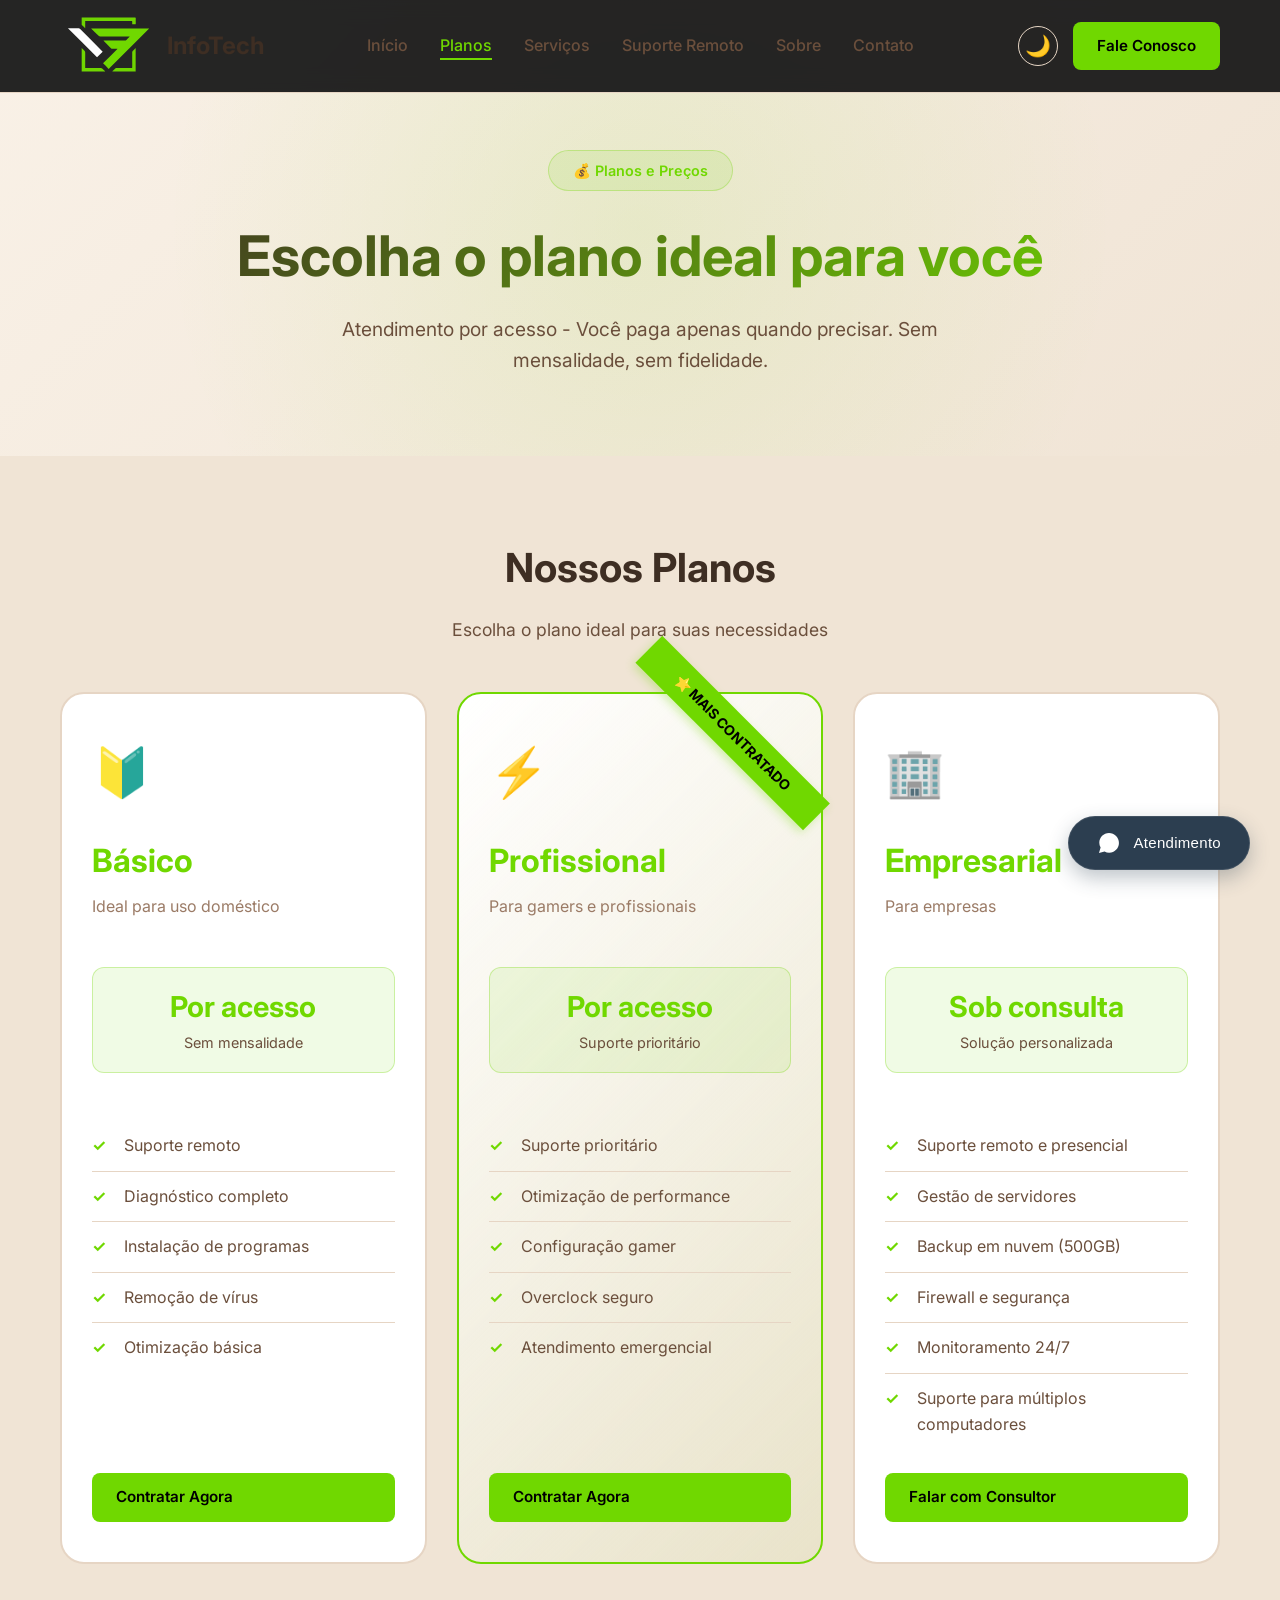
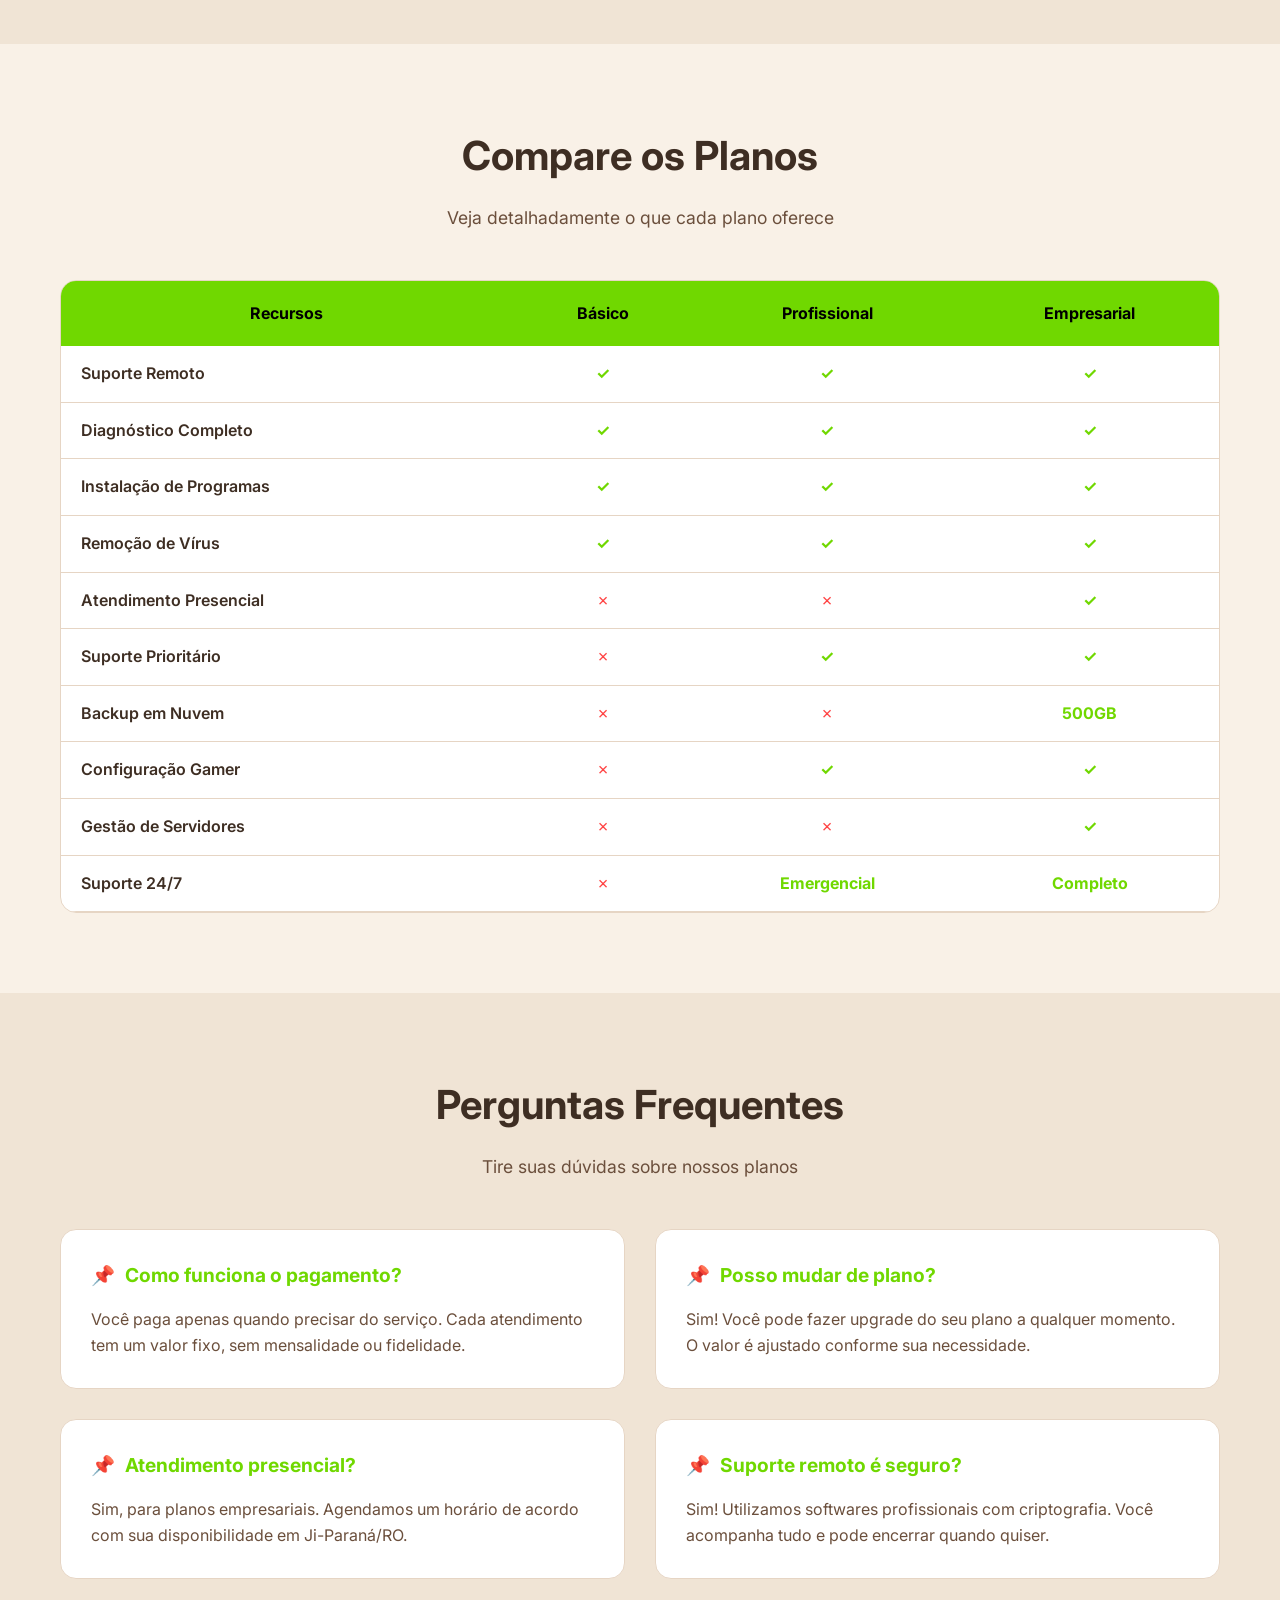
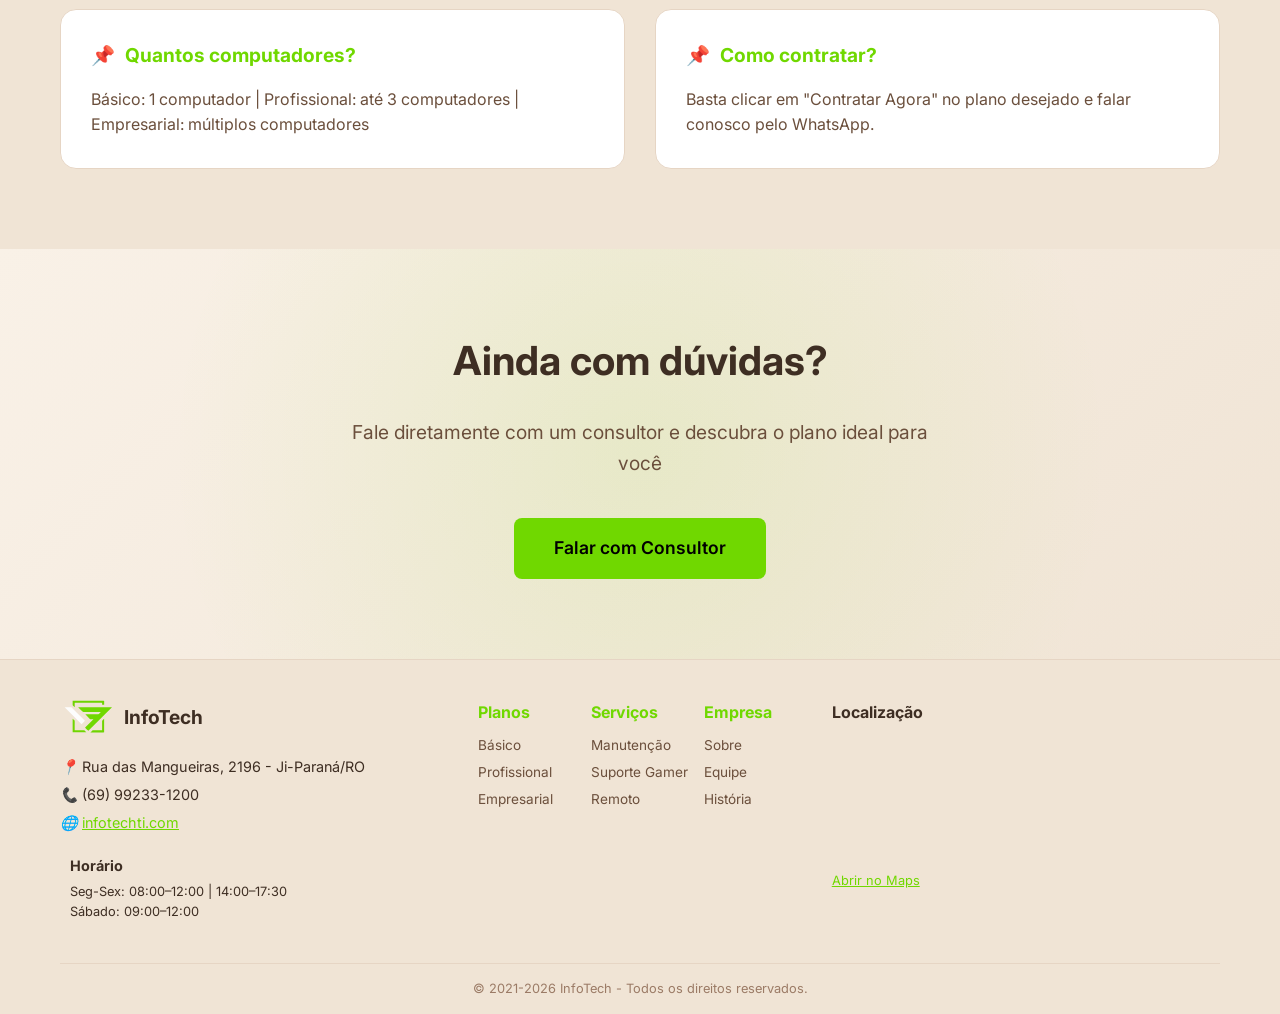
==== commit 36338553: "Update planos.html" ====
--- a/planos.html
+++ b/planos.html
@@ -648,104 +648,95 @@
         </div>
     </section>
 
-    <!-- FOOTER PADRÃO - IGUAL AO INDEX -->
-    <footer class="footer">
-        <div class="container">
-            <div class="footer-content">
-                <!-- Coluna 1: Informações da Empresa -->
-                <div class="footer-info">
-                    <div class="logo" style="margin-bottom: 20px;">
-                        <a href="index.html" style="display: flex; align-items: center; gap: 10px; text-decoration: none;">
-                            <svg xmlns="http://www.w3.org/2000/svg" viewBox="0 0 495 307" style="height: 50px; width: auto;">
-                                <path fill="#70D800" d="M222.745285,239.754761 C246.537872,216.038010 270.079498,192.571945 293.621124,169.105896 C293.421875,168.717636 293.222626,168.329376 293.023376,167.941116 C284.604736,167.941116 276.183289,168.057663 267.769531,167.854858 C265.795441,167.807281 263.285004,167.251068 261.974579,165.960739 C249.271790,153.452545 236.770050,140.740097 224.224396,128.072617 C223.805557,127.649712 223.529282,127.085609 222.575073,125.698280 C225.200150,125.698280 226.938568,125.698280 228.677002,125.698280 C263.002350,125.698357 297.328217,125.776215 331.652100,125.552551 C334.432434,125.534431 337.732452,124.063713 339.869354,122.207161 C345.571930,117.252769 350.771851,111.719826 356.171539,106.416824 C355.959534,105.989998 355.747528,105.563179 355.535522,105.136353 C353.787567,105.136353 352.039581,105.136353 350.291595,105.136353 C302.302765,105.136360 254.313843,105.101982 206.325241,105.205635 C202.724503,105.213409 200.096313,104.278511 197.523666,101.681541 C185.107071,89.147591 172.499832,76.802490 159.012894,63.452721 C259.357056,63.452721 358.293274,63.452721 456.393646,63.452721 C387.390411,132.292953 317.910614,201.608643 248.779785,270.576172 C240.184494,262.019440 230.456482,252.335052 220.455856,242.379318 C220.817825,241.957809 221.656067,240.981628 222.745285,239.754761 Z"/>
-                                <path fill="#FDFDFD" d="M130.154877,93.845566 C159.887604,123.726234 189.369247,153.357986 218.434036,182.570740 C208.674072,192.375626 198.863022,202.231827 189.483292,211.654724 C140.371140,162.594177 90.702187,112.977386 40.639870,62.967648 C43.530575,62.967648 46.271526,62.967667 49.012474,62.967644 C64.507103,62.967514 80.003265,62.862083 95.494614,63.087418 C97.671600,63.119083 100.334152,64.241531 101.905914,65.757172 C111.378670,74.891678 120.598999,84.287964 130.154877,93.845566 Z"/>
-                                <path fill="#6FD401" d="M128.945892,58.444138 C128.946121,59.977589 128.946121,61.082783 128.946121,63.141567 C122.710358,57.057999 117.160370,51.687561 111.692055,46.235203 C111.187492,45.732128 111.009048,44.707996 111.006310,43.924664 C110.964531,31.952517 110.977226,19.980181 110.977226,7.517497 C113.155807,7.419791 114.932854,7.270594 116.709915,7.270365 C205.036148,7.258996 293.362427,7.299698 381.688416,7.154734 C386.563965,7.146732 387.960419,8.542521 387.744537,13.316285 C387.368500,21.631964 387.526855,29.979160 387.695557,38.308399 C387.760590,41.518925 386.778961,42.833031 383.437988,42.656193 C379.130524,42.428192 374.801880,42.600662 369.529968,42.600662 C369.529968,38.201607 369.346680,34.114761 369.585327,30.052706 C369.793457,26.509773 368.830505,25.052996 364.915039,25.058144 C287.588043,25.159840 210.260910,25.133030 132.933792,25.144915 C131.800659,25.145090 130.667557,25.304541 128.945648,25.433884 C128.945648,36.462723 128.945648,47.239300 128.945892,58.444138 Z"/>
-                                <path fill="#6FD401" d="M381.840363,284.091797 C343.763153,284.091766 306.164185,284.091766 268.565186,284.091766 C268.341461,283.733246 268.117706,283.374756 267.893951,283.016235 C273.370117,277.604309 278.732269,272.067047 284.422394,266.890259 C285.510010,265.900757 287.890289,266.140625 289.674774,266.137451 C313.997772,266.094482 338.320862,266.108521 362.643951,266.108551 C364.617828,266.108551 366.591705,266.108582 369.139618,266.108582 C369.285767,263.827606 369.512573,261.919586 369.514465,260.011353 C369.538452,235.521713 369.598755,211.031601 369.458771,186.542725 C369.436951,182.732498 370.530487,179.952499 373.325317,177.360962 C377.823456,173.190018 381.978821,168.649399 387.143768,163.383209 C387.143768,204.225449 387.143768,243.813232 387.143768,283.841370 C385.526123,283.925354 383.922363,284.008606 381.840363,284.091797 Z"/>
-                                <path fill="#70D601" d="M110.963837,179.010071 C110.963821,174.022583 110.963821,169.532761 110.963821,163.385651 C115.888924,168.283279 119.690781,172.538086 123.994522,176.203598 C127.905197,179.534332 129.113144,183.278595 129.056808,188.364395 C128.792969,212.186005 128.939636,236.012146 128.939651,259.836670 C128.939667,261.650757 128.939651,263.464844 128.939651,266.114624 C131.194458,266.114624 133.108521,266.114624 135.022583,266.114624 C159.680130,266.114685 184.338043,266.177765 208.994843,266.042603 C212.447266,266.023682 214.905930,267.011505 217.290237,269.495850 C221.649994,274.038574 226.364777,278.240601 230.931503,282.584686 C230.710999,282.944305 230.490494,283.303894 230.269974,283.663513 C190.783432,283.663513 151.296875,283.663513 110.963860,283.663513 C110.963860,248.981216 110.963860,214.244476 110.963837,179.010071 Z"/>
-                            </svg>
-                            <span style="color: var(--text-primary); font-size: 1.3rem; font-weight: 700;">InfoTech</span>
-                        </a>
+  <!-- FOOTER COMPACTO - IGUAL AO INDEX PORÉM MENOR -->
+<footer class="footer" style="padding: 40px 0 15px;">
+    <div class="container">
+        <div class="footer-content" style="grid-template-columns: 1.2fr 1fr 1.2fr; gap: 30px; margin-bottom: 30px;">
+            <!-- Coluna 1: Informações da Empresa (resumido) -->
+            <div class="footer-info">
+                <div class="logo" style="margin-bottom: 15px;">
+                    <a href="index.html" style="display: flex; align-items: center; gap: 8px; text-decoration: none;">
+                        <svg xmlns="http://www.w3.org/2000/svg" viewBox="0 0 495 307" style="height: 35px; width: auto;">
+                            <path fill="#70D800" d="M222.745285,239.754761 C246.537872,216.038010 270.079498,192.571945 293.621124,169.105896 C293.421875,168.717636 293.222626,168.329376 293.023376,167.941116 C284.604736,167.941116 276.183289,168.057663 267.769531,167.854858 C265.795441,167.807281 263.285004,167.251068 261.974579,165.960739 C249.271790,153.452545 236.770050,140.740097 224.224396,128.072617 C223.805557,127.649712 223.529282,127.085609 222.575073,125.698280 C225.200150,125.698280 226.938568,125.698280 228.677002,125.698280 C263.002350,125.698357 297.328217,125.776215 331.652100,125.552551 C334.432434,125.534431 337.732452,124.063713 339.869354,122.207161 C345.571930,117.252769 350.771851,111.719826 356.171539,106.416824 C355.959534,105.989998 355.747528,105.563179 355.535522,105.136353 C353.787567,105.136353 352.039581,105.136353 350.291595,105.136353 C302.302765,105.136360 254.313843,105.101982 206.325241,105.205635 C202.724503,105.213409 200.096313,104.278511 197.523666,101.681541 C185.107071,89.147591 172.499832,76.802490 159.012894,63.452721 C259.357056,63.452721 358.293274,63.452721 456.393646,63.452721 C387.390411,132.292953 317.910614,201.608643 248.779785,270.576172 C240.184494,262.019440 230.456482,252.335052 220.455856,242.379318 C220.817825,241.957809 221.656067,240.981628 222.745285,239.754761 Z"/>
+                            <path fill="#FDFDFD" d="M130.154877,93.845566 C159.887604,123.726234 189.369247,153.357986 218.434036,182.570740 C208.674072,192.375626 198.863022,202.231827 189.483292,211.654724 C140.371140,162.594177 90.702187,112.977386 40.639870,62.967648 C43.530575,62.967648 46.271526,62.967667 49.012474,62.967644 C64.507103,62.967514 80.003265,62.862083 95.494614,63.087418 C97.671600,63.119083 100.334152,64.241531 101.905914,65.757172 C111.378670,74.891678 120.598999,84.287964 130.154877,93.845566 Z"/>
+                            <path fill="#6FD401" d="M128.945892,58.444138 C128.946121,59.977589 128.946121,61.082783 128.946121,63.141567 C122.710358,57.057999 117.160370,51.687561 111.692055,46.235203 C111.187492,45.732128 111.009048,44.707996 111.006310,43.924664 C110.964531,31.952517 110.977226,19.980181 110.977226,7.517497 C113.155807,7.419791 114.932854,7.270594 116.709915,7.270365 C205.036148,7.258996 293.362427,7.299698 381.688416,7.154734 C386.563965,7.146732 387.960419,8.542521 387.744537,13.316285 C387.368500,21.631964 387.526855,29.979160 387.695557,38.308399 C387.760590,41.518925 386.778961,42.833031 383.437988,42.656193 C379.130524,42.428192 374.801880,42.600662 369.529968,42.600662 C369.529968,38.201607 369.346680,34.114761 369.585327,30.052706 C369.793457,26.509773 368.830505,25.052996 364.915039,25.058144 C287.588043,25.159840 210.260910,25.133030 132.933792,25.144915 C131.800659,25.145090 130.667557,25.304541 128.945648,25.433884 C128.945648,36.462723 128.945648,47.239300 128.945892,58.444138 Z"/>
+                            <path fill="#6FD401" d="M381.840363,284.091797 C343.763153,284.091766 306.164185,284.091766 268.565186,284.091766 C268.341461,283.733246 268.117706,283.374756 267.893951,283.016235 C273.370117,277.604309 278.732269,272.067047 284.422394,266.890259 C285.510010,265.900757 287.890289,266.140625 289.674774,266.137451 C313.997772,266.094482 338.320862,266.108521 362.643951,266.108551 C364.617828,266.108551 366.591705,266.108582 369.139618,266.108582 C369.285767,263.827606 369.512573,261.919586 369.514465,260.011353 C369.538452,235.521713 369.598755,211.031601 369.458771,186.542725 C369.436951,182.732498 370.530487,179.952499 373.325317,177.360962 C377.823456,173.190018 381.978821,168.649399 387.143768,163.383209 C387.143768,204.225449 387.143768,243.813232 387.143768,283.841370 C385.526123,283.925354 383.922363,284.008606 381.840363,284.091797 Z"/>
+                            <path fill="#70D601" d="M110.963837,179.010071 C110.963821,174.022583 110.963821,169.532761 110.963821,163.385651 C115.888924,168.283279 119.690781,172.538086 123.994522,176.203598 C127.905197,179.534332 129.113144,183.278595 129.056808,188.364395 C128.792969,212.186005 128.939636,236.012146 128.939651,259.836670 C128.939667,261.650757 128.939651,263.464844 128.939651,266.114624 C131.194458,266.114624 133.108521,266.114624 135.022583,266.114624 C159.680130,266.114685 184.338043,266.177765 208.994843,266.042603 C212.447266,266.023682 214.905930,267.011505 217.290237,269.495850 C221.649994,274.038574 226.364777,278.240601 230.931503,282.584686 C230.710999,282.944305 230.490494,283.303894 230.269974,283.663513 C190.783432,283.663513 151.296875,283.663513 110.963860,283.663513 C110.963860,248.981216 110.963860,214.244476 110.963837,179.010071 Z"/>
+                        </svg>
+                        <span style="color: var(--text-primary); font-size: 1.2rem; font-weight: 700;">InfoTech</span>
+                    </a>
+                </div>
+                
+                <p style="margin-bottom: 5px; font-size: 0.9rem;"><i>📍</i> Rua das Mangueiras, 2196 - Ji-Paraná/RO</p>
+                <p style="margin-bottom: 5px; font-size: 0.9rem;"><i>📞</i> (69) 99233-1200</p>
+                <p style="margin-bottom: 5px; font-size: 0.9rem;"><i>🌐</i> <a href="https://infotechti.com" target="_blank" style="color: var(--primary-green);">infotechti.com</a></p>
+                
+                <div class="business-hours" style="padding: 10px; margin-top: 10px;">
+                    <h5 style="font-size: 0.9rem; margin-bottom: 5px;">Horário</h5>
+                    <div class="hours-item" style="font-size: 0.8rem;">
+                        <span>Seg-Sex:</span>
+                        <span>08:00–12:00 | 14:00–17:30</span>
                     </div>
-                    
-                    <p><i>📍</i> <strong>Endereço:</strong> Rua das Mangueiras, 2196 - Jardim dos Migrantes, Ji-Paraná/RO - 76900-708</p>
-                    <p><i>📞</i> <strong>Telefone/WhatsApp:</strong> (69) 99233-1200</p>
-                    <p><i>🌍</i> <strong>Áreas atendidas:</strong> Ji-Paraná e proximidades</p>
-                    <p><i>🌐</i> <strong>Site:</strong> <a href="https://infotechti.com" target="_blank" style="color: var(--primary-green);">infotechti.com</a></p>
-                    
-                    <div class="business-hours">
-                        <h5>Horário de funcionamento</h5>
-                        <div class="hours-item">
-                            <span>Segunda a Sexta</span>
-                            <span>08:00–12:00 | 14:00–17:30</span>
-                        </div>
-                        <div class="hours-item">
-                            <span>Sábado</span>
-                            <span>09:00–12:00</span>
-                        </div>
-                        <div class="hours-item">
-                            <span>Domingo</span>
-                            <span>Fechado</span>
-                        </div>
+                    <div class="hours-item" style="font-size: 0.8rem;">
+                        <span>Sábado:</span>
+                        <span>09:00–12:00</span>
                     </div>
                 </div>
-
-                <!-- Coluna 2: Links Rápidos (Planos e Serviços) -->
-                <div class="footer-links">
-                    <div class="footer-column">
-                        <h4>Planos</h4>
-                        <ul>
-                            <li><a href="planos.html#basico">Plano Básico</a></li>
-                            <li><a href="planos.html#profissional">Plano Profissional</a></li>
-                            <li><a href="planos.html#empresarial">Plano Empresarial</a></li>
-                        </ul>
-                    </div>
-                    <div class="footer-column">
-                        <h4>Serviços</h4>
-                        <ul>
-                            <li><a href="servicos.html">Manutenção de Computadores</a></li>
-                            <li><a href="servicos.html">Suporte Gamer</a></li>
-                            <li><a href="servicos.html">Suporte Remoto</a></li>
-                        </ul>
-                    </div>
-                    <div class="footer-column">
-                        <h4>Empresa</h4>
-                        <ul>
-                            <li><a href="sobre.html">Sobre Nós</a></li>
-                            <li><a href="sobre.html#equipe">Nossa Equipe</a></li>
-                            <li><a href="sobre.html#historia">Nossa História</a></li>
-                        </ul>
-                    </div>
-                </div>
-
-                <!-- Coluna 3: Localização com Mapa -->
-                <div class="footer-info">
-                    <h4>Localização</h4>
-                    <div class="map-container">
-                        <iframe 
-                            src="https://www.google.com/maps/embed?pb=!1m14!1m8!1m3!1d3284.196410093257!2d-61.96687635978728!3d-10.876726595283571!3m2!1i1024!2i768!4f13.1!3m3!1m2!1s0x93c99b94067f77a9%3A0x40ff18c77f8d7c9a!2sInfotech%20Inform%C3%A1tica!5e0!3m2!1spt-BR!2sbr!4v1772728341971!5m2!1spt-BR!2sbr" 
-                            width="600" 
-                            height="200" 
-                            style="border:0;" 
-                            allowfullscreen="" 
-                            loading="lazy" 
-                            referrerpolicy="no-referrer-when-downgrade"
-                            title="Mapa da Infotech Informática">
-                        </iframe>
-                    </div>
-                    <p style="margin-top: 10px; font-size: 0.9rem;">
-                        <a href="https://maps.app.goo.gl/YR4enmhAQEX1EMp2A" target="_blank" style="color: var(--primary-green);">Abrir no Google Maps</a>
-                    </p>
-                    <p style="margin-top: 10px; color: var(--text-muted); font-size: 0.8rem;">
-                        Infotec Informática • Atalhos do teclado • Dados cartográficos ©2026 • <a href="#" style="color: var(--text-muted);">Termos</a> • <a href="#" style="color: var(--text-muted);">Informar erro no mapa</a>
-                    </p>
-                </div>
             </div>
-            
-            <div class="footer-bottom">
-                <p>&copy; 2021-2026 Infotech Informática - Assistência Técnica em Ji-Paraná. Todos os direitos reservados.</p>
+
+            <!-- Coluna 2: Links Rápidos (mais compacto) -->
+            <div class="footer-links" style="grid-template-columns: repeat(3, 1fr); gap: 15px;">
+                <div class="footer-column">
+                    <h4 style="font-size: 1rem; margin-bottom: 10px;">Planos</h4>
+                    <ul style="font-size: 0.85rem;">
+                        <li style="margin-bottom: 5px;"><a href="planos.html#basico">Básico</a></li>
+                        <li style="margin-bottom: 5px;"><a href="planos.html#profissional">Profissional</a></li>
+                        <li style="margin-bottom: 5px;"><a href="planos.html#empresarial">Empresarial</a></li>
+                    </ul>
+                </div>
+                <div class="footer-column">
+                    <h4 style="font-size: 1rem; margin-bottom: 10px;">Serviços</h4>
+                    <ul style="font-size: 0.85rem;">
+                        <li style="margin-bottom: 5px;"><a href="servicos.html">Manutenção</a></li>
+                        <li style="margin-bottom: 5px;"><a href="servicos.html">Suporte Gamer</a></li>
+                        <li style="margin-bottom: 5px;"><a href="servicos.html">Remoto</a></li>
+                    </ul>
+                </div>
+                <div class="footer-column">
+                    <h4 style="font-size: 1rem; margin-bottom: 10px;">Empresa</h4>
+                    <ul style="font-size: 0.85rem;">
+                        <li style="margin-bottom: 5px;"><a href="sobre.html">Sobre</a></li>
+                        <li style="margin-bottom: 5px;"><a href="sobre.html#equipe">Equipe</a></li>
+                        <li style="margin-bottom: 5px;"><a href="sobre.html#historia">História</a></li>
+                    </ul>
+                </div>
+            </div>
+
+            <!-- Coluna 3: Localização (mais compacta) -->
+            <div class="footer-info">
+                <h4 style="font-size: 1rem; margin-bottom: 10px;">Localização</h4>
+                <div class="map-container" style="margin-top: 0;">
+                    <iframe 
+                        src="https://www.google.com/maps/embed?pb=!1m14!1m8!1m3!1d3284.196410093257!2d-61.96687635978728!3d-10.876726595283571!3m2!1i1024!2i768!4f13.1!3m3!1m2!1s0x93c99b94067f77a9%3A0x40ff18c77f8d7c9a!2sInfotech%20Inform%C3%A1tica!5e0!3m2!1spt-BR!2sbr!4v1772728341971!5m2!1spt-BR!2sbr" 
+                        width="100%" 
+                        height="120" 
+                        style="border:0; border-radius: 8px;" 
+                        allowfullscreen="" 
+                        loading="lazy">
+                    </iframe>
+                </div>
+                <p style="margin-top: 8px; font-size: 0.8rem;">
+                    <a href="https://maps.app.goo.gl/YR4enmhAQEX1EMp2A" target="_blank" style="color: var(--primary-green);">Abrir no Maps</a>
+                </p>
             </div>
         </div>
-    </footer>
+        
+        <!-- Copyright mais simples -->
+        <div class="footer-bottom" style="padding-top: 15px;">
+            <p style="font-size: 0.8rem;">© 2021-2026 InfoTech - Todos os direitos reservados.</p>
+        </div>
+    </div>
+</footer>
 
     <!-- Scripts -->
     <script src="js/widget-atendimento.js"></script>
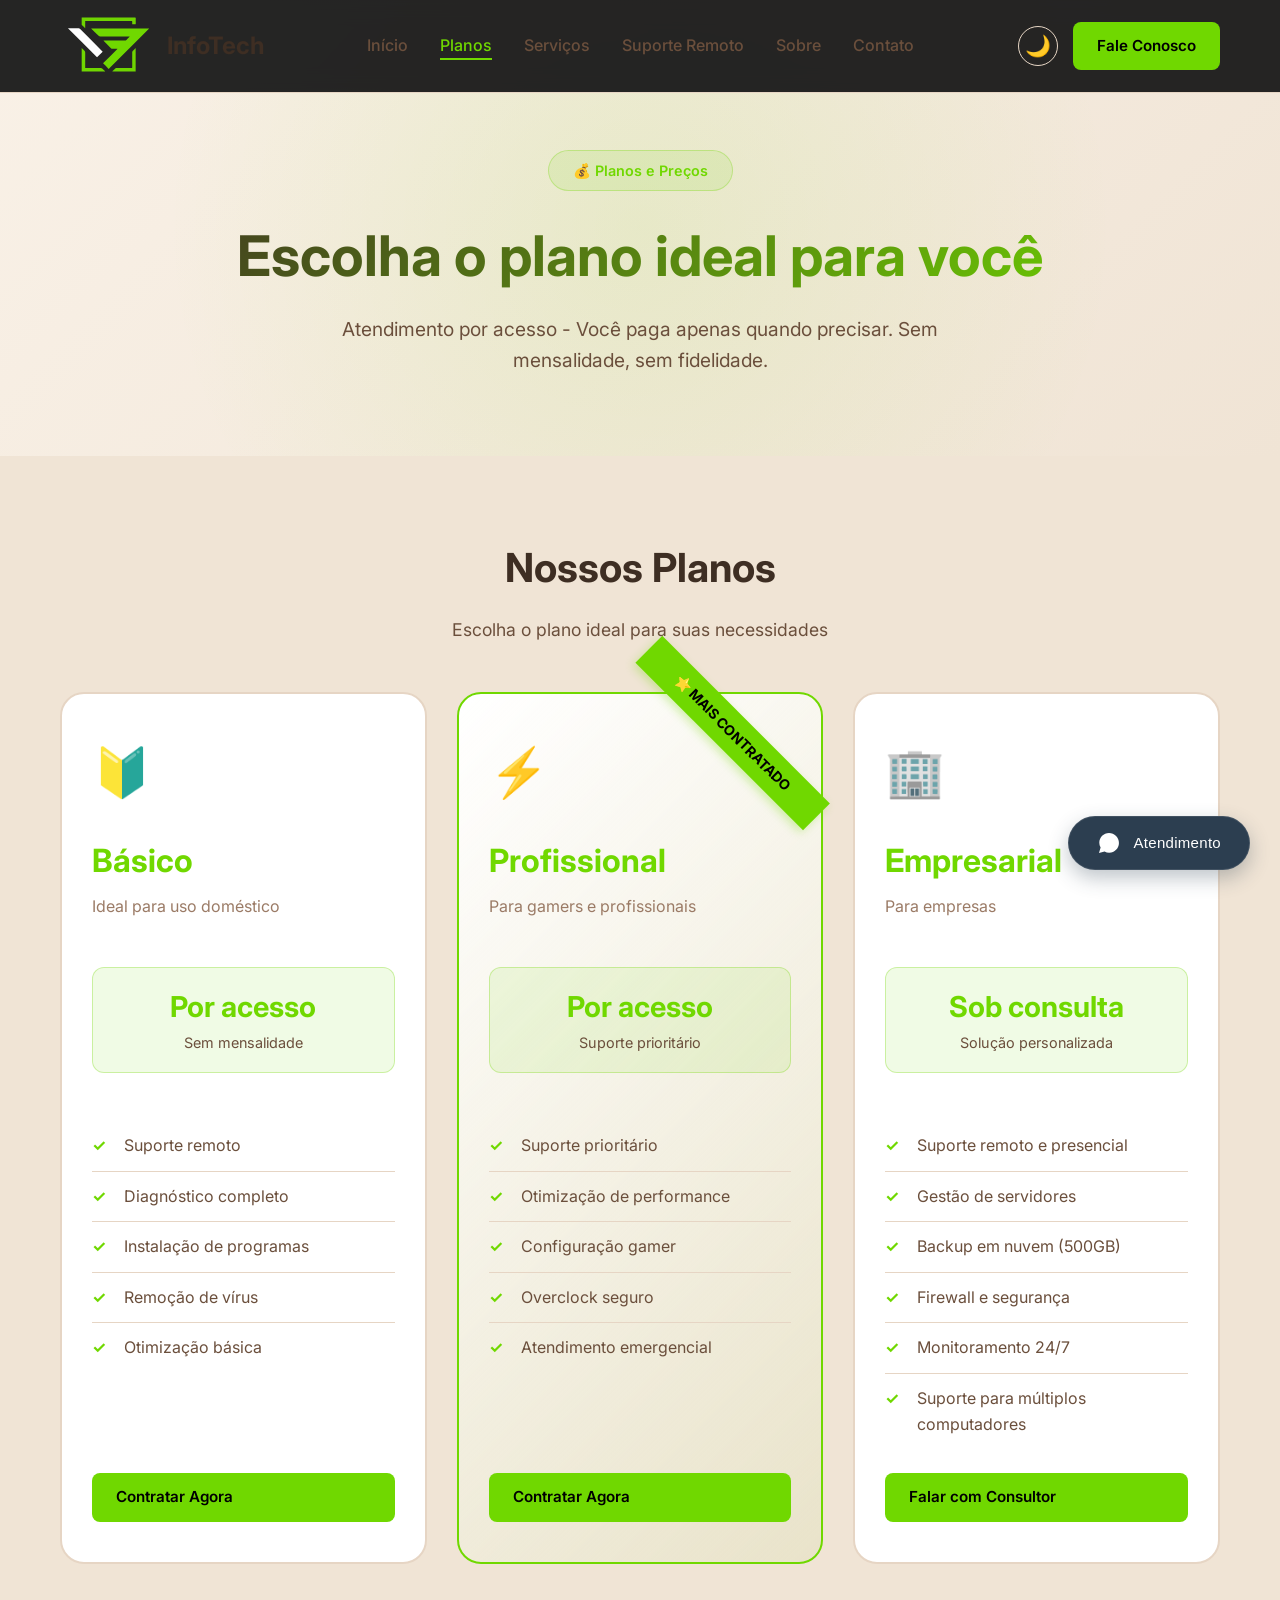
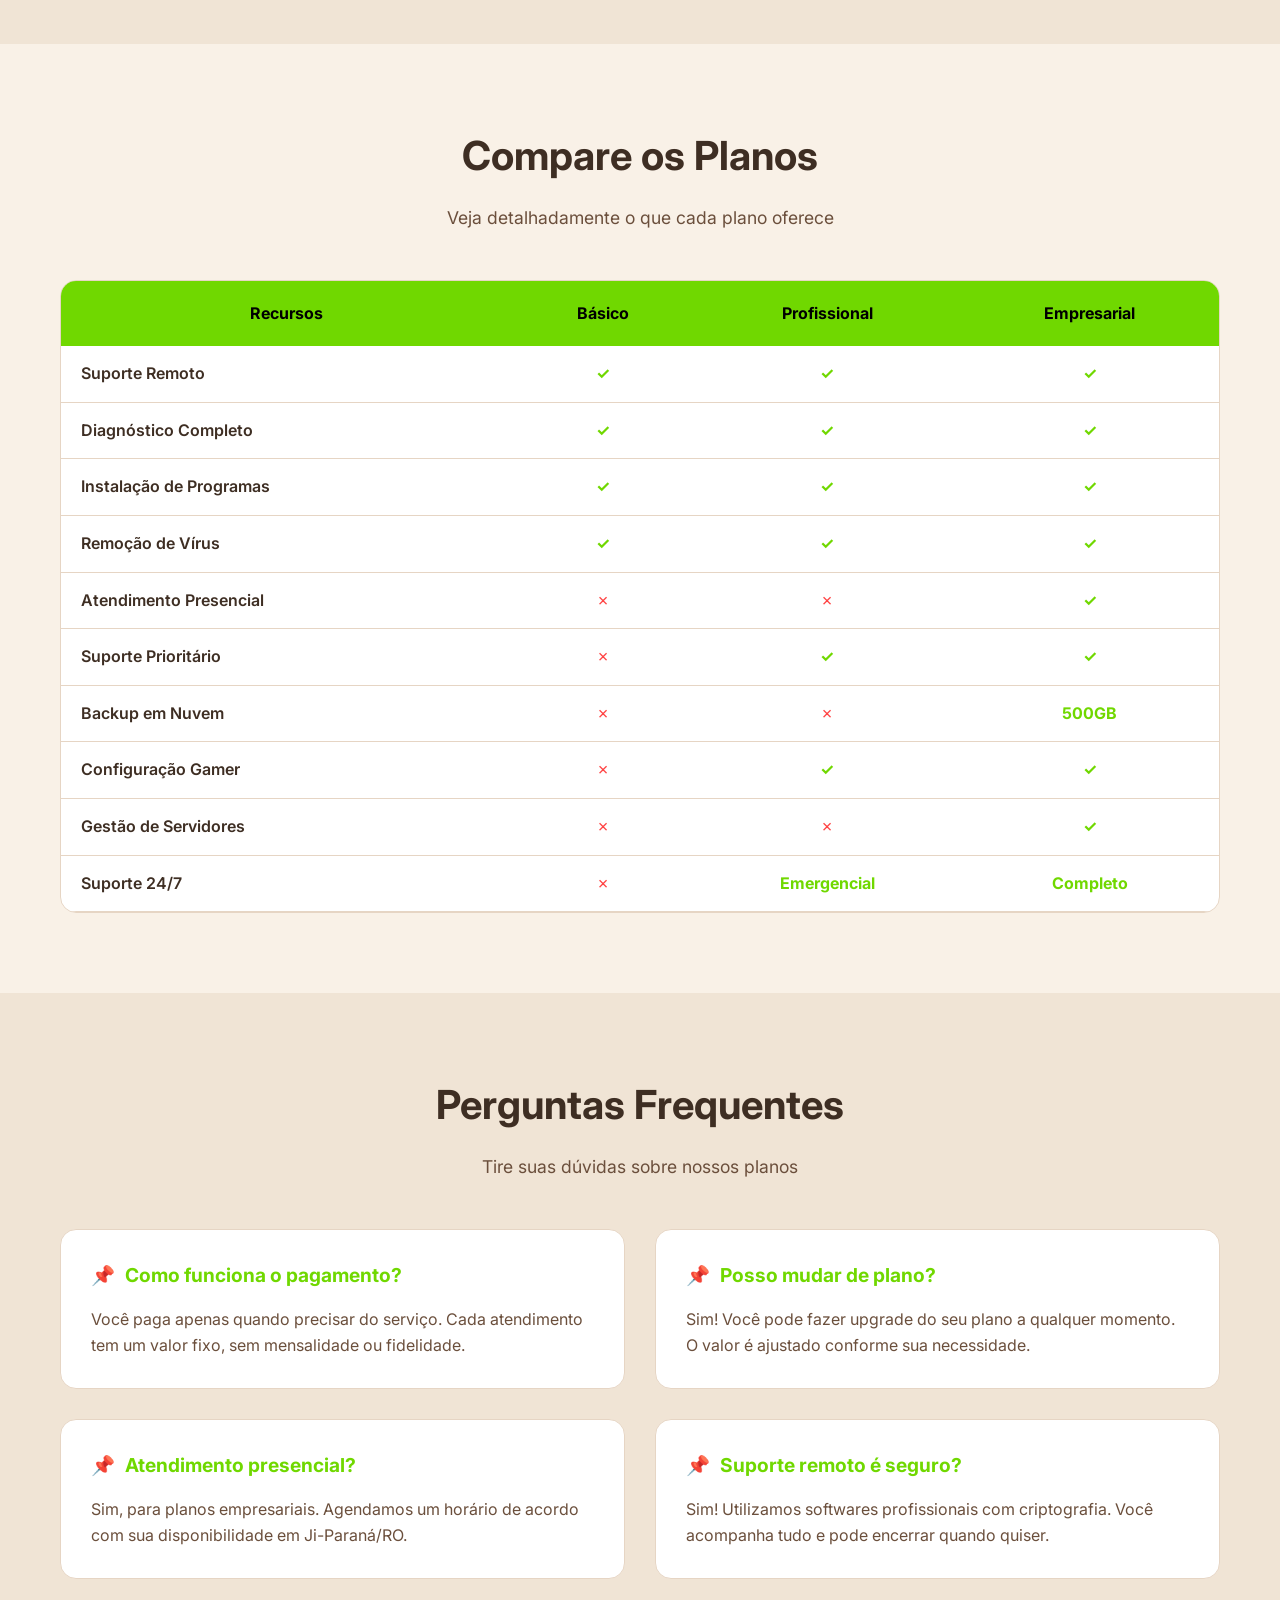
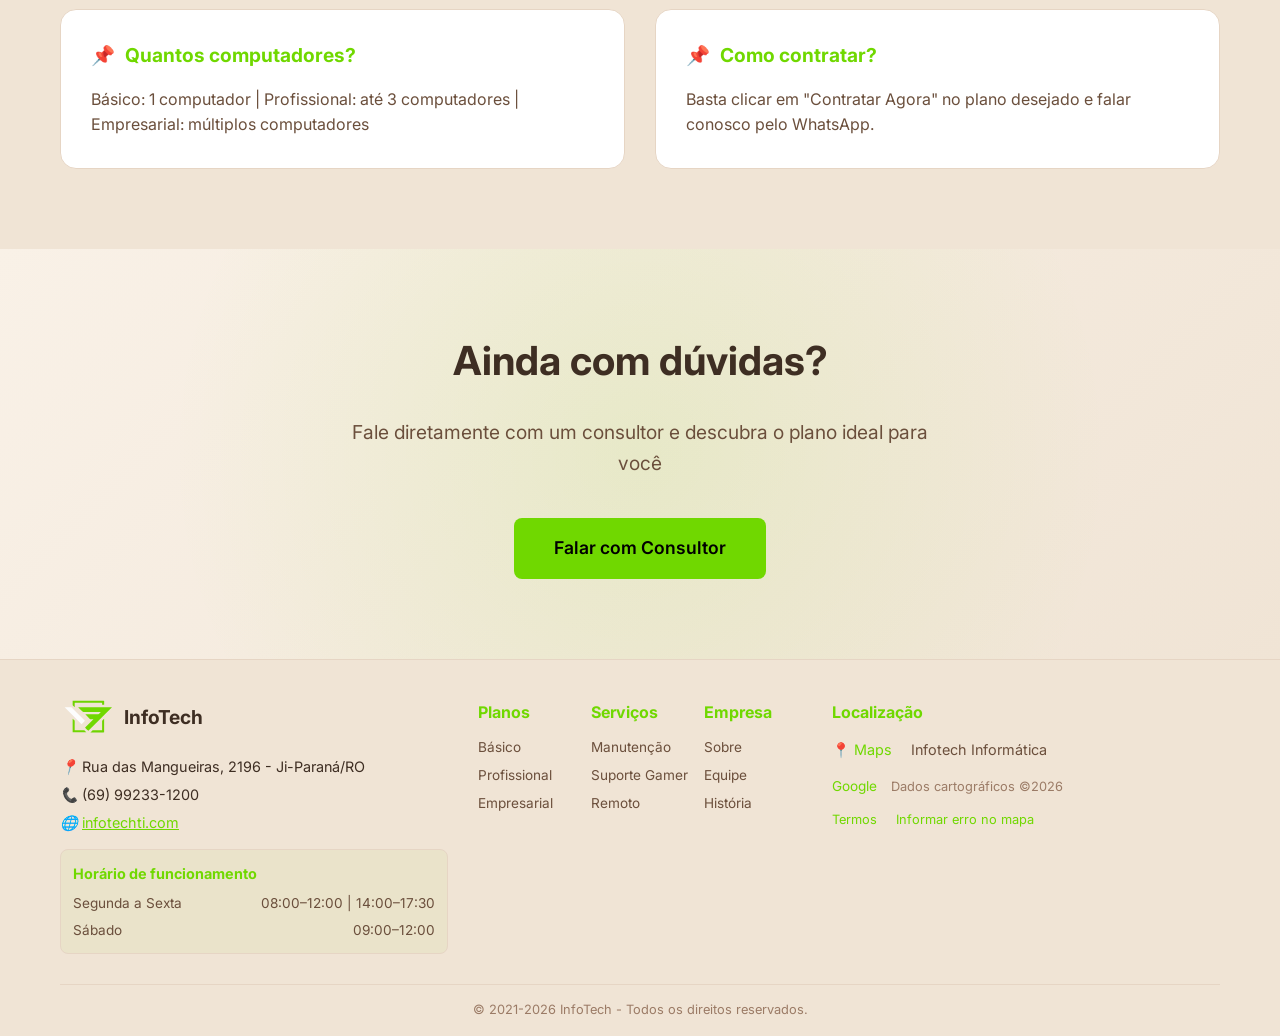
==== commit 57c182fc: "Update planos.html" ====
--- a/planos.html
+++ b/planos.html
@@ -648,11 +648,11 @@
         </div>
     </section>
 
-  <!-- FOOTER COMPACTO - IGUAL AO INDEX PORÉM MENOR -->
+<!-- FOOTER COMPACTO - COM HORÁRIO DESTACADO E LINKS VERDES -->
 <footer class="footer" style="padding: 40px 0 15px;">
     <div class="container">
         <div class="footer-content" style="grid-template-columns: 1.2fr 1fr 1.2fr; gap: 30px; margin-bottom: 30px;">
-            <!-- Coluna 1: Informações da Empresa (resumido) -->
+            <!-- Coluna 1: Informações da Empresa -->
             <div class="footer-info">
                 <div class="logo" style="margin-bottom: 15px;">
                     <a href="index.html" style="display: flex; align-items: center; gap: 8px; text-decoration: none;">
@@ -671,69 +671,85 @@
                 <p style="margin-bottom: 5px; font-size: 0.9rem;"><i>📞</i> (69) 99233-1200</p>
                 <p style="margin-bottom: 5px; font-size: 0.9rem;"><i>🌐</i> <a href="https://infotechti.com" target="_blank" style="color: var(--primary-green);">infotechti.com</a></p>
                 
-                <div class="business-hours" style="padding: 10px; margin-top: 10px;">
-                    <h5 style="font-size: 0.9rem; margin-bottom: 5px;">Horário</h5>
-                    <div class="hours-item" style="font-size: 0.8rem;">
-                        <span>Seg-Sex:</span>
+                <!-- HORÁRIO DESTACADO IGUAL AO INDEX (com fundo verde fraco) -->
+                <div class="business-hours" style="background: rgba(112,216,0,0.05); padding: 12px; border-radius: 8px; border: 1px solid var(--border-color); margin-top: 15px;">
+                    <h5 style="color: var(--primary-green); font-size: 0.9rem; margin-bottom: 8px;">Horário de funcionamento</h5>
+                    <div class="hours-item" style="display: flex; justify-content: space-between; color: var(--text-secondary); font-size: 0.85rem; margin-bottom: 5px;">
+                        <span>Segunda a Sexta</span>
                         <span>08:00–12:00 | 14:00–17:30</span>
                     </div>
-                    <div class="hours-item" style="font-size: 0.8rem;">
-                        <span>Sábado:</span>
+                    <div class="hours-item" style="display: flex; justify-content: space-between; color: var(--text-secondary); font-size: 0.85rem;">
+                        <span>Sábado</span>
                         <span>09:00–12:00</span>
                     </div>
                 </div>
             </div>
 
-            <!-- Coluna 2: Links Rápidos (mais compacto) -->
+            <!-- Coluna 2: Links Rápidos -->
             <div class="footer-links" style="grid-template-columns: repeat(3, 1fr); gap: 15px;">
                 <div class="footer-column">
-                    <h4 style="font-size: 1rem; margin-bottom: 10px;">Planos</h4>
+                    <h4 style="color: var(--primary-green); font-size: 1rem; margin-bottom: 12px;">Planos</h4>
                     <ul style="font-size: 0.85rem;">
-                        <li style="margin-bottom: 5px;"><a href="planos.html#basico">Básico</a></li>
-                        <li style="margin-bottom: 5px;"><a href="planos.html#profissional">Profissional</a></li>
-                        <li style="margin-bottom: 5px;"><a href="planos.html#empresarial">Empresarial</a></li>
+                        <li style="margin-bottom: 6px;"><a href="planos.html#basico" style="color: var(--text-secondary); text-decoration: none;">Básico</a></li>
+                        <li style="margin-bottom: 6px;"><a href="planos.html#profissional" style="color: var(--text-secondary); text-decoration: none;">Profissional</a></li>
+                        <li style="margin-bottom: 6px;"><a href="planos.html#empresarial" style="color: var(--text-secondary); text-decoration: none;">Empresarial</a></li>
                     </ul>
                 </div>
                 <div class="footer-column">
-                    <h4 style="font-size: 1rem; margin-bottom: 10px;">Serviços</h4>
+                    <h4 style="color: var(--primary-green); font-size: 1rem; margin-bottom: 12px;">Serviços</h4>
                     <ul style="font-size: 0.85rem;">
-                        <li style="margin-bottom: 5px;"><a href="servicos.html">Manutenção</a></li>
-                        <li style="margin-bottom: 5px;"><a href="servicos.html">Suporte Gamer</a></li>
-                        <li style="margin-bottom: 5px;"><a href="servicos.html">Remoto</a></li>
+                        <li style="margin-bottom: 6px;"><a href="servicos.html" style="color: var(--text-secondary); text-decoration: none;">Manutenção</a></li>
+                        <li style="margin-bottom: 6px;"><a href="servicos.html" style="color: var(--text-secondary); text-decoration: none;">Suporte Gamer</a></li>
+                        <li style="margin-bottom: 6px;"><a href="servicos.html" style="color: var(--text-secondary); text-decoration: none;">Remoto</a></li>
                     </ul>
                 </div>
                 <div class="footer-column">
-                    <h4 style="font-size: 1rem; margin-bottom: 10px;">Empresa</h4>
+                    <h4 style="color: var(--primary-green); font-size: 1rem; margin-bottom: 12px;">Empresa</h4>
                     <ul style="font-size: 0.85rem;">
-                        <li style="margin-bottom: 5px;"><a href="sobre.html">Sobre</a></li>
-                        <li style="margin-bottom: 5px;"><a href="sobre.html#equipe">Equipe</a></li>
-                        <li style="margin-bottom: 5px;"><a href="sobre.html#historia">História</a></li>
+                        <li style="margin-bottom: 6px;"><a href="sobre.html" style="color: var(--text-secondary); text-decoration: none;">Sobre</a></li>
+                        <li style="margin-bottom: 6px;"><a href="sobre.html#equipe" style="color: var(--text-secondary); text-decoration: none;">Equipe</a></li>
+                        <li style="margin-bottom: 6px;"><a href="sobre.html#historia" style="color: var(--text-secondary); text-decoration: none;">História</a></li>
                     </ul>
                 </div>
             </div>
 
-            <!-- Coluna 3: Localização (mais compacta) -->
+            <!-- Coluna 3: Localização COM LINKS VERDES -->
             <div class="footer-info">
-                <h4 style="font-size: 1rem; margin-bottom: 10px;">Localização</h4>
-                <div class="map-container" style="margin-top: 0;">
+                <h4 style="color: var(--primary-green); font-size: 1rem; margin-bottom: 12px;">Localização</h4>
+                
+                <!-- Links de localização em verde -->
+                <div style="margin-bottom: 10px;">
+                    <a href="https://maps.app.goo.gl/YR4enmhAQEX1EMp2A" target="_blank" style="color: var(--primary-green); font-size: 0.9rem; text-decoration: none; display: inline-block; margin-right: 15px;">📍 Maps</a>
+                    <span style="color: var(--text-secondary); font-size: 0.9rem;">Infotech Informática</span>
+                </div>
+                
+                <div style="margin-bottom: 8px;">
+                    <a href="#" style="color: var(--primary-green); font-size: 0.85rem; text-decoration: none; margin-right: 10px;">Google</a>
+                    <span style="color: var(--text-muted); font-size: 0.8rem;">Dados cartográficos ©2026</span>
+                </div>
+                
+                <div style="margin-bottom: 12px;">
+                    <a href="#" style="color: var(--primary-green); font-size: 0.8rem; text-decoration: none; margin-right: 15px;">Termos</a>
+                    <a href="#" style="color: var(--primary-green); font-size: 0.8rem; text-decoration: none;">Informar erro no mapa</a>
+                </div>
+                
+                <!-- Mapa compacto -->
+                <div class="map-container" style="margin-top: 5px;">
                     <iframe 
                         src="https://www.google.com/maps/embed?pb=!1m14!1m8!1m3!1d3284.196410093257!2d-61.96687635978728!3d-10.876726595283571!3m2!1i1024!2i768!4f13.1!3m3!1m2!1s0x93c99b94067f77a9%3A0x40ff18c77f8d7c9a!2sInfotech%20Inform%C3%A1tica!5e0!3m2!1spt-BR!2sbr!4v1772728341971!5m2!1spt-BR!2sbr" 
                         width="100%" 
-                        height="120" 
-                        style="border:0; border-radius: 8px;" 
+                        height="100" 
+                        style="border:0; border-radius: 6px;" 
                         allowfullscreen="" 
                         loading="lazy">
                     </iframe>
                 </div>
-                <p style="margin-top: 8px; font-size: 0.8rem;">
-                    <a href="https://maps.app.goo.gl/YR4enmhAQEX1EMp2A" target="_blank" style="color: var(--primary-green);">Abrir no Maps</a>
-                </p>
             </div>
         </div>
         
-        <!-- Copyright mais simples -->
-        <div class="footer-bottom" style="padding-top: 15px;">
-            <p style="font-size: 0.8rem;">© 2021-2026 InfoTech - Todos os direitos reservados.</p>
+        <!-- Copyright simplificado -->
+        <div class="footer-bottom" style="padding-top: 15px; border-top: 1px solid var(--border-color);">
+            <p style="font-size: 0.8rem; color: var(--text-muted);">© 2021-2026 InfoTech - Todos os direitos reservados.</p>
         </div>
     </div>
 </footer>
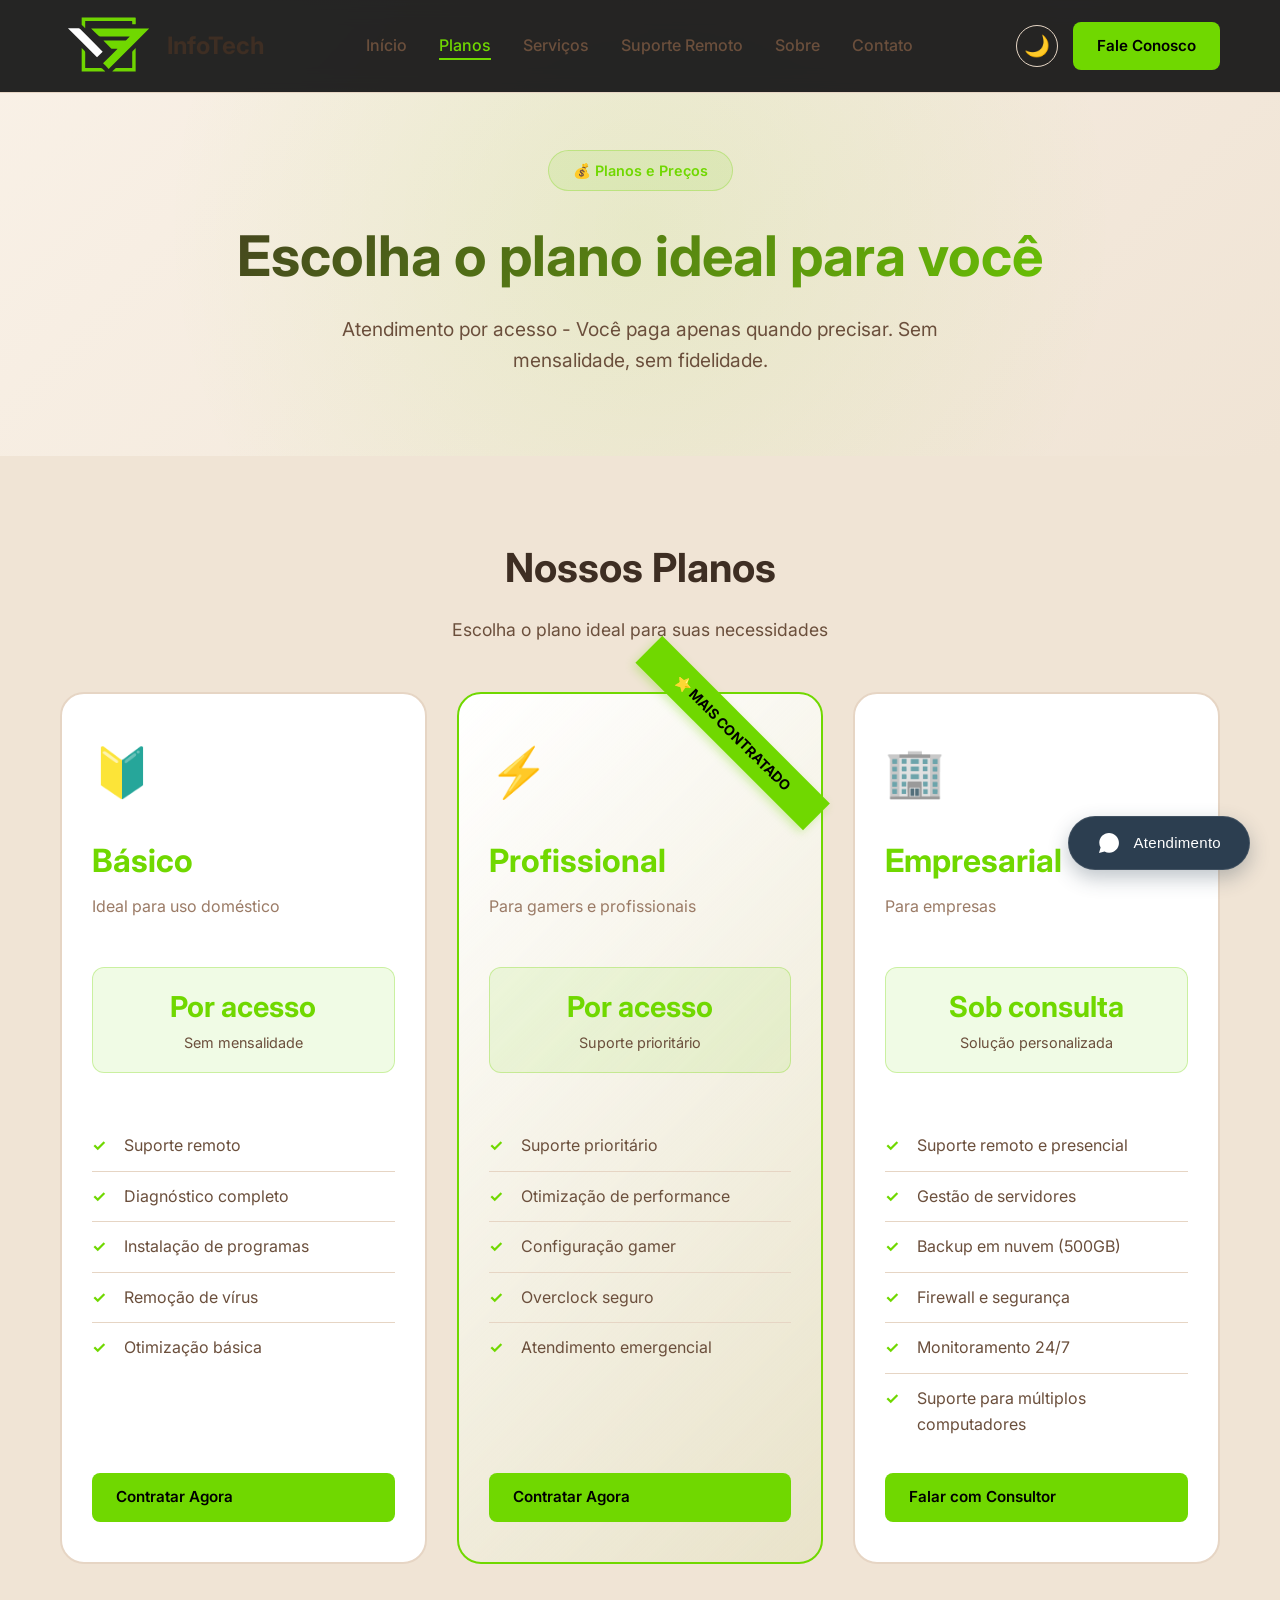
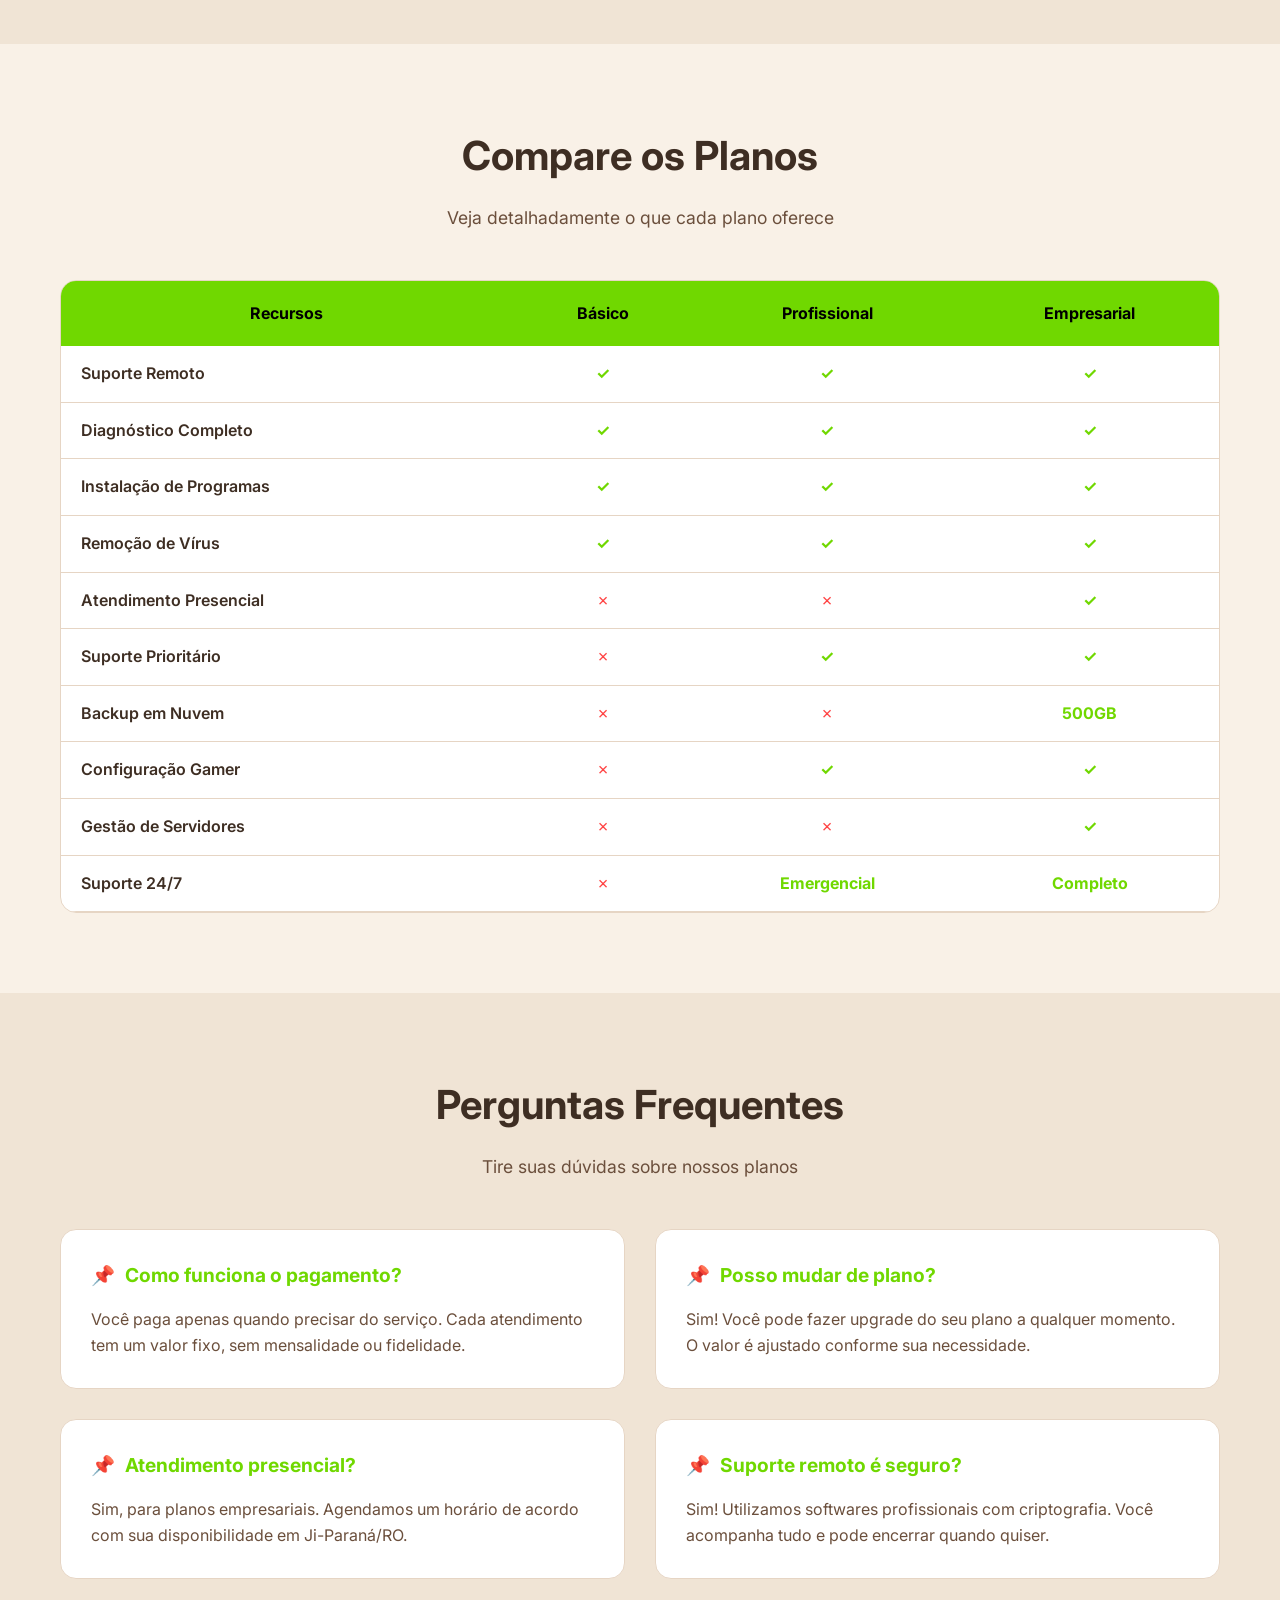
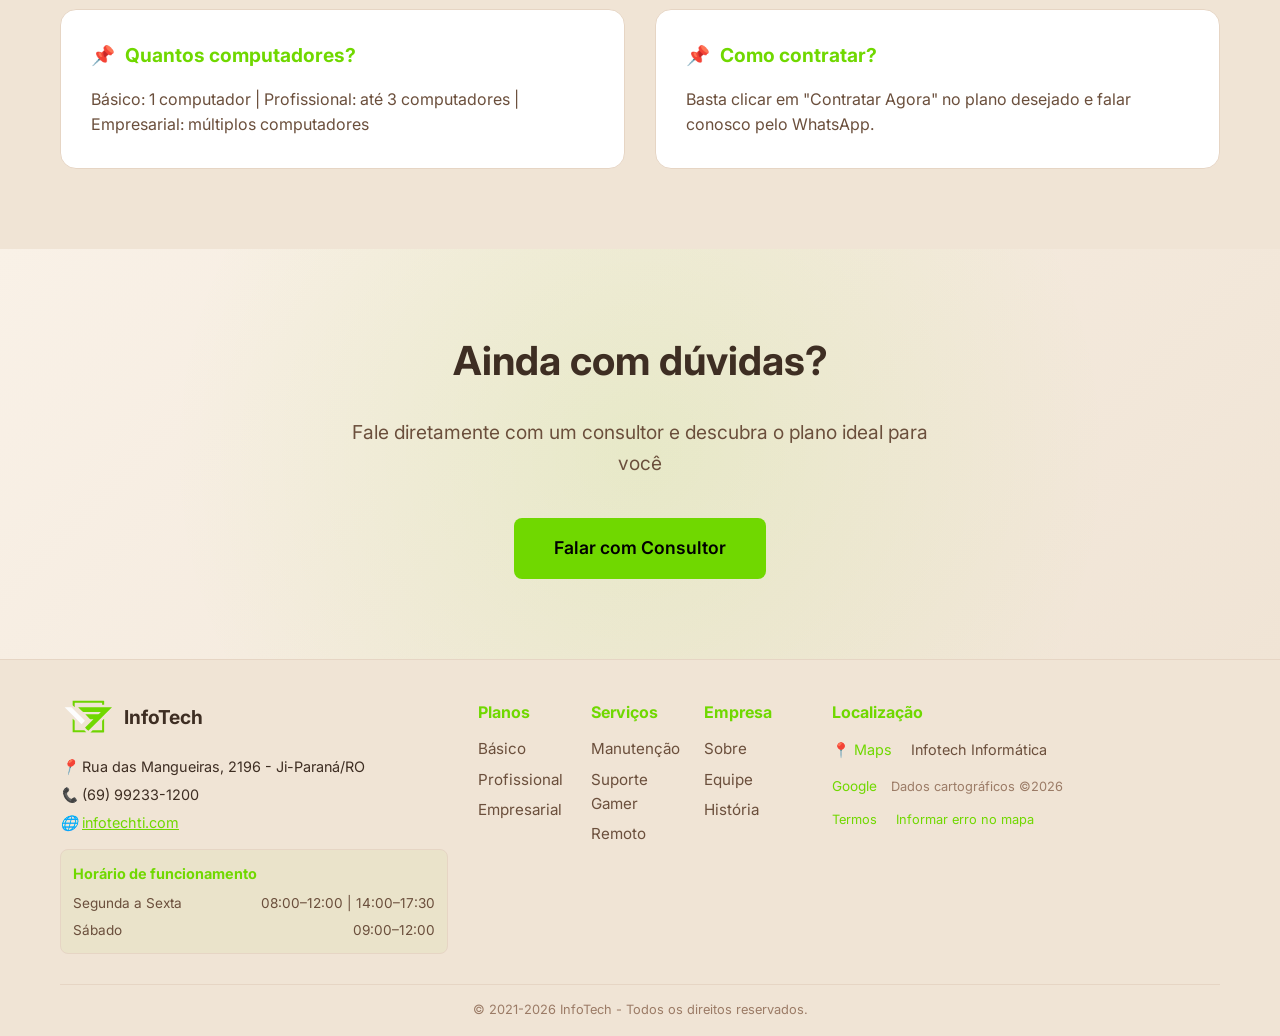
==== commit 2645deff: "Update planos.html" ====
--- a/planos.html
+++ b/planos.html
@@ -800,5 +800,61 @@
             });
         })();
     </script>
+    <script>
+// REMOVER BOTÃO FALE CONOSCO DO MOBILE - VERSÃO RADICAL
+(function() {
+    function removerBotaoPermanente() {
+        // Verifica se é mobile
+        if (window.innerWidth <= 768) {
+            // Procura o botão de várias formas
+            const botoes = document.querySelectorAll(
+                '.header-actions a.btn-primary, ' +
+                '.header-actions .btn-primary, ' +
+                'a.btn-primary.desktop-only, ' +
+                '.btn-primary.desktop-only, ' +
+                '.header-actions a[href*="wa.me"], ' +
+                'a[href*="wa.me"].btn-primary'
+            );
+            
+            // Remove cada botão encontrado
+            botoes.forEach(botao => {
+                if (botao && botao.parentNode) {
+                    botao.remove();
+                    console.log('✅ Botão removido com sucesso');
+                }
+            });
+            
+            // Verifica se ainda existe algum botão com texto "Fale Conosco"
+            const todosLinks = document.querySelectorAll('a');
+            todosLinks.forEach(link => {
+                if (link.textContent.includes('Fale Conosco') && window.innerWidth <= 768) {
+                    link.remove();
+                    console.log('✅ Botão "Fale Conosco" removido por texto');
+                }
+            });
+        }
+    }
+    
+    // Executar várias vezes para garantir
+    function executarMultiplasVezes() {
+        removerBotaoPermanente();
+        setTimeout(removerBotaoPermanente, 100);
+        setTimeout(removerBotaoPermanente, 300);
+        setTimeout(removerBotaoPermanente, 500);
+        setTimeout(removerBotaoPermanente, 1000);
+    }
+    
+    // Executar quando a página carregar
+    document.addEventListener('DOMContentLoaded', executarMultiplasVezes);
+    
+    // Executar quando redimensionar
+    window.addEventListener('resize', function() {
+        setTimeout(executarMultiplasVezes, 100);
+    });
+    
+    // Executar imediatamente
+    executarMultiplasVezes();
+})();
+</script>
 </body>
 </html>
--- a/css/styles.css
+++ b/css/styles.css
@@ -54,6 +54,7 @@
     max-width: 1200px;
     margin: 0 auto;
     padding: 0 20px;
+    width: 100%;
 }
 
 section {
@@ -86,7 +87,7 @@
     right: 0;
     background: var(--header-bg);
     backdrop-filter: blur(10px);
-    z-index: 1000;
+    z-index: 10000;
     border-bottom: 1px solid var(--border-color);
     transition: background-color 0.3s, border-color 0.3s;
 }
@@ -116,7 +117,6 @@
     display: block;
 }
 
-.logo .logo-text,
 .logo span {
     color: var(--text-primary);
     font-size: 1.5rem;
@@ -130,14 +130,18 @@
     list-style: none;
     gap: 2rem;
     align-items: center;
+    margin: 0;
+    padding: 0;
 }
 
 .nav-link {
     color: var(--text-secondary);
     text-decoration: none;
     font-weight: 500;
+    font-size: 1rem;
     transition: color 0.3s ease;
     position: relative;
+    cursor: pointer;
 }
 
 .nav-link:hover,
@@ -153,6 +157,13 @@
     right: 0;
     height: 2px;
     background: var(--primary-green);
+}
+
+/* Ações do Header */
+.header-actions {
+    display: flex;
+    align-items: center;
+    gap: 15px;
 }
 
 /* ===== BOTÕES ===== */
@@ -168,6 +179,7 @@
     border: none;
     cursor: pointer;
     font-size: 0.95rem;
+    white-space: nowrap;
 }
 
 .btn-primary {
@@ -208,8 +220,8 @@
     background: transparent;
     border: 1px solid var(--border-color);
     border-radius: 50%;
-    width: 40px;
-    height: 40px;
+    width: 42px;
+    height: 42px;
     display: flex;
     align-items: center;
     justify-content: center;
@@ -231,19 +243,45 @@
     display: none;
     flex-direction: column;
     cursor: pointer;
-    gap: 4px;
+    gap: 6px;
+    padding: 5px;
+    z-index: 10002;
+    position: relative;
 }
 
 .hamburger span {
-    width: 25px;
+    width: 28px;
     height: 3px;
     background: var(--text-primary);
-    transition: 0.3s;
+    transition: all 0.3s ease;
+    border-radius: 3px;
+}
+
+.hamburger.active span:nth-child(1) {
+    transform: rotate(45deg) translate(6px, 6px);
+}
+
+.hamburger.active span:nth-child(2) {
+    opacity: 0;
+    transform: translateX(-10px);
+}
+
+.hamburger.active span:nth-child(3) {
+    transform: rotate(-45deg) translate(6px, -7px);
+}
+
+/* ===== CLASSES AUXILIARES ===== */
+.desktop-only {
+    display: block;
+}
+
+.mobile-only {
+    display: none !important;
 }
 
 /* ===== HERO SECTION ===== */
 .hero {
-    padding: 120px 0 80px;
+    padding: 150px 0 80px;
     background: var(--gradient-bg);
     text-align: center;
     position: relative;
@@ -270,7 +308,7 @@
     display: inline-block;
     background: rgba(112, 216, 0, 0.1);
     color: var(--primary-green);
-    padding: 0.5rem 1rem;
+    padding: 0.5rem 1.5rem;
     border-radius: 50px;
     font-size: 0.9rem;
     font-weight: 600;
@@ -293,7 +331,7 @@
     font-size: 1.2rem;
     color: var(--text-secondary);
     margin-bottom: 2.5rem;
-    max-width: 600px;
+    max-width: 700px;
     margin-left: auto;
     margin-right: auto;
 }
@@ -305,11 +343,15 @@
     flex-wrap: wrap;
 }
 
+.hero-buttons .btn {
+    min-width: 180px;
+}
+
 /* ===== GRIDS ===== */
 .planos-grid {
     display: grid;
     grid-template-columns: repeat(3, 1fr);
-    gap: 25px;
+    gap: 30px;
     margin-top: 40px;
 }
 
@@ -347,32 +389,6 @@
     box-shadow: 0 10px 30px rgba(112, 216, 0, 0.1);
 }
 
-.service-card.dark {
-    background: var(--darker-bg);
-}
-
-.service-card.featured {
-    border: 2px solid var(--border-color);
-}
-
-.service-card.featured:hover {
-    transform: translateY(-8px);
-    box-shadow: 0 15px 40px rgba(112, 216, 0, 0.15);
-}
-
-.service-card::before,
-.service-card.dark::before,
-.service-card.featured::before {
-    content: '';
-    position: absolute;
-    top: 0;
-    left: 0;
-    right: 0;
-    bottom: 0;
-    background: linear-gradient(135deg, rgba(112, 216, 0, 0.05) 0%, transparent 50%);
-    pointer-events: none;
-}
-
 .service-badge {
     position: absolute;
     top: 1rem;
@@ -381,7 +397,7 @@
     color: white;
     padding: 0.25rem 0.75rem;
     border-radius: 20px;
-    font-size: 0.8rem;
+    font-size: 0.75rem;
     font-weight: 600;
     z-index: 2;
 }
@@ -403,20 +419,22 @@
 .service-card p,
 .plan-card p {
     color: var(--text-secondary);
-    margin-bottom: 2rem;
+    margin-bottom: 1.5rem;
     line-height: 1.6;
+    font-size: 1rem;
 }
 
 .service-card ul {
     list-style: none;
-    margin-bottom: 2rem;
+    margin-bottom: 1.5rem;
 }
 
 .service-card li {
     color: var(--text-secondary);
     margin-bottom: 0.5rem;
-    padding-left: 1rem;
+    padding-left: 1.5rem;
     position: relative;
+    font-size: 1rem;
 }
 
 .service-card li::before {
@@ -441,6 +459,7 @@
 .stat-item p {
     color: var(--text-primary);
     margin: 0;
+    font-size: 1rem;
 }
 
 /* ===== SEÇÃO SOBRE ===== */
@@ -464,6 +483,7 @@
     color: var(--text-secondary);
     line-height: 1.8;
     margin-bottom: 40px;
+    font-size: 1.1rem;
 }
 
 /* ===== SEÇÃO CTA ===== */
@@ -471,6 +491,7 @@
     background: var(--gradient-bg);
     text-align: center;
     position: relative;
+    padding: 80px 0;
 }
 
 .cta-section::before {
@@ -548,6 +569,7 @@
 .footer-brand p {
     color: var(--text-secondary);
     line-height: 1.8;
+    font-size: 1rem;
 }
 
 .footer-links {
@@ -574,6 +596,7 @@
     color: var(--text-secondary);
     text-decoration: none;
     transition: color 0.3s;
+    font-size: 0.95rem;
 }
 
 .footer-column a:hover {
@@ -582,6 +605,7 @@
 
 .footer-column li:not(a) {
     color: var(--text-secondary);
+    font-size: 0.95rem;
 }
 
 .footer-bottom {
@@ -592,7 +616,7 @@
     font-size: 0.9rem;
 }
 
-/* ===== RESPONSIVIDADE ===== */
+/* ===== RESPONSIVIDADE MOBILE ===== */
 @media (max-width: 968px) {
     .services-grid {
         grid-template-columns: repeat(2, 1fr);
@@ -616,123 +640,312 @@
 }
 
 @media (max-width: 768px) {
-    /* Header e navegação */
+    /* Container */
+    .container {
+        padding: 0 16px;
+    }
+    
+    /* HEADER MOBILE */
+    .navbar {
+        padding: 0.6rem 0;
+    }
+    
+    .logo svg {
+        height: 40px !important;
+    }
+    
+    .logo span {
+        font-size: 1.2rem;
+    }
+    
+    .desktop-only {
+        display: none !important;
+    }
+    
+    .header-actions {
+        display: flex !important;
+        gap: 8px;
+    }
+    
+    /* Botão de tema no header (mobile) */
+    .theme-toggle {
+        width: 38px;
+        height: 38px;
+        font-size: 1.2rem;
+        display: flex !important;
+        cursor: pointer;
+    }
+    
+    /* Hamburger sempre visível */
     .hamburger {
-        display: flex;
-    }
-
+        display: flex !important;
+    }
+    
+    /* MENU MOBILE */
     .nav-menu {
         position: fixed;
-        top: 80px;
+        top: 70px;
         left: -100%;
         width: 100%;
-        height: calc(100vh - 80px);
+        height: calc(100vh - 70px);
         background: var(--menu-bg);
         flex-direction: column;
         align-items: center;
         justify-content: center;
-        gap: 30px;
+        gap: 20px;
         transition: left 0.3s ease;
         border-top: 1px solid var(--menu-border);
-        z-index: 9999;
-        display: flex;
-    }
-
+        z-index: 10001;
+        display: flex !important;
+        margin: 0;
+        padding: 20px;
+    }
+    
     .nav-menu.active {
-        left: 0;
-    }
-
-    .hamburger.active span:nth-child(1) {
-        transform: rotate(45deg) translate(5px, 5px);
-    }
-    
-    .hamburger.active span:nth-child(2) {
-        opacity: 0;
-    }
-    
-    .hamburger.active span:nth-child(3) {
-        transform: rotate(-45deg) translate(7px, -7px);
-    }
-
-    .navbar .btn {
-        display: none;
-    }
-
-    /* Ajustes de grid */
-    .services-grid,
-    .planos-grid,
-    .stats-grid {
-        grid-template-columns: 1fr;
-    }
-
-    /* Hero */
+        left: 0 !important;
+    }
+    
+    .nav-link {
+        font-size: 1.2rem;
+        padding: 15px 25px;
+        width: auto;
+        min-width: 200px;
+        text-align: center;
+        display: inline-block;
+        border-radius: 8px;
+        transition: all 0.3s ease;
+        cursor: pointer;
+    }
+    
+    .nav-link:hover,
+    .nav-link.active {
+        background: rgba(112, 216, 0, 0.1);
+        color: var(--primary-green);
+    }
+    
+    /* HERO MOBILE */
     .hero {
-        padding: 100px 0 60px;
+        padding: 100px 0 40px !important;
+    }
+    
+    .hero-badge {
+        font-size: 0.75rem !important;
+        padding: 0.3rem 1rem !important;
+        margin-bottom: 1rem !important;
     }
     
     .hero h1 {
-        font-size: 2.5rem;
+        font-size: 1.8rem !important;
+        line-height: 1.3 !important;
+        margin-bottom: 0.8rem !important;
+    }
+    
+    .hero p {
+        font-size: 0.95rem !important;
+        line-height: 1.4 !important;
+        margin-bottom: 1.5rem !important;
     }
     
     .hero-buttons {
         flex-direction: column;
-        align-items: center;
+        gap: 10px;
     }
     
     .hero-buttons .btn {
         width: 100%;
-        max-width: 300px;
-    }
-
-    /* Seções */
+        max-width: 280px;
+        margin: 0 auto;
+    }
+    
+    /* SEÇÕES MOBILE */
     section {
-        padding: 60px 0;
+        padding: 40px 0 !important;
     }
     
     section h2 {
-        font-size: 2rem;
-    }
-
+        font-size: 1.6rem !important;
+        margin-bottom: 0.5rem !important;
+    }
+    
+    .section-subtitle {
+        font-size: 0.9rem !important;
+        margin-bottom: 1.5rem !important;
+    }
+    
+    /* GRIDS MOBILE */
+    .services-grid,
+    .planos-grid {
+        grid-template-columns: 1fr !important;
+        gap: 15px !important;
+        margin-top: 20px !important;
+    }
+    
+    .stats-grid,
+    .stats-grid-about {
+        grid-template-columns: repeat(2, 1fr) !important;
+        gap: 10px !important;
+        margin: 20px 0 !important;
+    }
+    
+    /* CARDS MOBILE */
+    .service-card,
+    .plan-card,
+    .stat-item,
+    .stat-card-about {
+        padding: 1.2rem !important;
+    }
+    
+    .service-icon {
+        font-size: 1.8rem !important;
+        margin-bottom: 0.5rem !important;
+    }
+    
+    .service-card h3,
+    .plan-card h3 {
+        font-size: 1.1rem !important;
+        margin-bottom: 0.5rem !important;
+    }
+    
+    .service-card p,
+    .plan-card p {
+        font-size: 0.85rem !important;
+        margin-bottom: 1rem !important;
+    }
+    
+    .service-card li {
+        font-size: 0.85rem !important;
+        margin-bottom: 0.3rem !important;
+        padding-left: 1.2rem !important;
+    }
+    
+    .service-card .btn,
+    .plan-card .btn {
+        font-size: 0.85rem !important;
+        padding: 0.5rem 1rem !important;
+        width: 100%;
+    }
+    
+    /* STATS MOBILE */
+    .stat-item h3,
+    .stat-card-about h3 {
+        font-size: 1.5rem !important;
+        margin-bottom: 0.2rem !important;
+    }
+    
+    .stat-item p,
+    .stat-card-about p {
+        font-size: 0.8rem !important;
+    }
+    
+    /* ABOUT MOBILE */
+    .about-grid {
+        gap: 30px !important;
+    }
+    
+    .about-text h2 {
+        font-size: 1.5rem !important;
+    }
+    
+    .about-text p {
+        font-size: 0.9rem !important;
+        line-height: 1.5 !important;
+    }
+    
+    /* CTA MOBILE */
+    .cta-section {
+        padding: 40px 0 !important;
+    }
+    
+    .cta-content h2 {
+        font-size: 1.5rem !important;
+        margin-bottom: 0.8rem !important;
+    }
+    
+    .cta-content p {
+        font-size: 0.9rem !important;
+        margin-bottom: 1.5rem !important;
+    }
+    
     .cta-buttons {
         flex-direction: column;
-        align-items: center;
+        gap: 10px;
     }
     
     .cta-buttons .btn {
         width: 100%;
-        max-width: 300px;
-    }
-}
-
+        max-width: 280px;
+        margin: 0 auto;
+    }
+    
+    /* FOOTER MOBILE */
+    .footer {
+        padding: 30px 0 10px !important;
+    }
+    
+    .footer-content {
+        gap: 20px !important;
+    }
+    
+    .footer .logo svg {
+        height: 30px !important;
+    }
+    
+    .footer .logo span {
+        font-size: 1rem !important;
+    }
+    
+    .footer-links {
+        grid-template-columns: repeat(2, 1fr) !important;
+        gap: 15px !important;
+    }
+    
+    .footer-column h4 {
+        font-size: 0.9rem !important;
+        margin-bottom: 10px !important;
+    }
+    
+    .footer-column a,
+    .footer-column li:not(a) {
+        font-size: 0.8rem !important;
+    }
+    
+    .footer-bottom {
+        font-size: 0.7rem !important;
+        padding-top: 15px !important;
+    }
+}
+
+/* Para telas muito pequenas */
 @media (max-width: 480px) {
-    .container {
-        padding: 0 15px;
-    }
-    
     .hero h1 {
-        font-size: 2rem;
+        font-size: 1.5rem !important;
     }
     
     .hero p {
-        font-size: 1rem;
-    }
-    
-    .stats-grid {
-        grid-template-columns: 1fr;
-    }
-    
-    .stat-item h3 {
-        font-size: 2.5rem;
+        font-size: 0.9rem !important;
+    }
+    
+    section h2 {
+        font-size: 1.4rem !important;
+    }
+    
+    .stats-grid,
+    .stats-grid-about,
+    .values-grid {
+        grid-template-columns: 1fr !important;
     }
     
     .footer-links {
-        grid-template-columns: 1fr;
-    }
-
-    .theme-toggle {
-        width: 36px;
-        height: 36px;
-        font-size: 1.1rem;
+        grid-template-columns: 1fr !important;
+        text-align: center;
+    }
+    
+    .logo span {
+        font-size: 1rem !important;
+    }
+    
+    .logo svg {
+        height: 35px !important;
     }
 }
 
@@ -749,10 +962,11 @@
         border-top: none;
         z-index: auto;
         display: flex;
-    }
-
+        padding: 0;
+    }
+    
     .hamburger {
-        display: none;
+        display: none !important;
     }
 }
 
@@ -770,3 +984,38 @@
     background: var(--primary-green);
     color: #000;
 }
+/* ===== REMOVER BOTÃO FALE CONOSCO DO MOBILE ===== */
+@media screen and (max-width: 768px) {
+    /* Remove o botão Fale Conosco */
+    .header-actions a.btn-primary,
+    .header-actions .btn-primary,
+    a.btn-primary.desktop-only,
+    .btn-primary.desktop-only {
+        display: none !important;
+        opacity: 0 !important;
+        visibility: hidden !important;
+        width: 0 !important;
+        height: 0 !important;
+        padding: 0 !important;
+        margin: 0 !important;
+        position: absolute !important;
+        pointer-events: none !important;
+    }
+    
+    /* Garante que o botão de tema continua visível */
+    .header-actions .theme-toggle {
+        display: flex !important;
+        opacity: 1 !important;
+        visibility: visible !important;
+        width: 38px !important;
+        height: 38px !important;
+        position: relative !important;
+        pointer-events: auto !important;
+    }
+    
+    /* Garante que o container dos botões não atrapalha */
+    .header-actions {
+        display: flex !important;
+        gap: 8px !important;
+    }
+}
